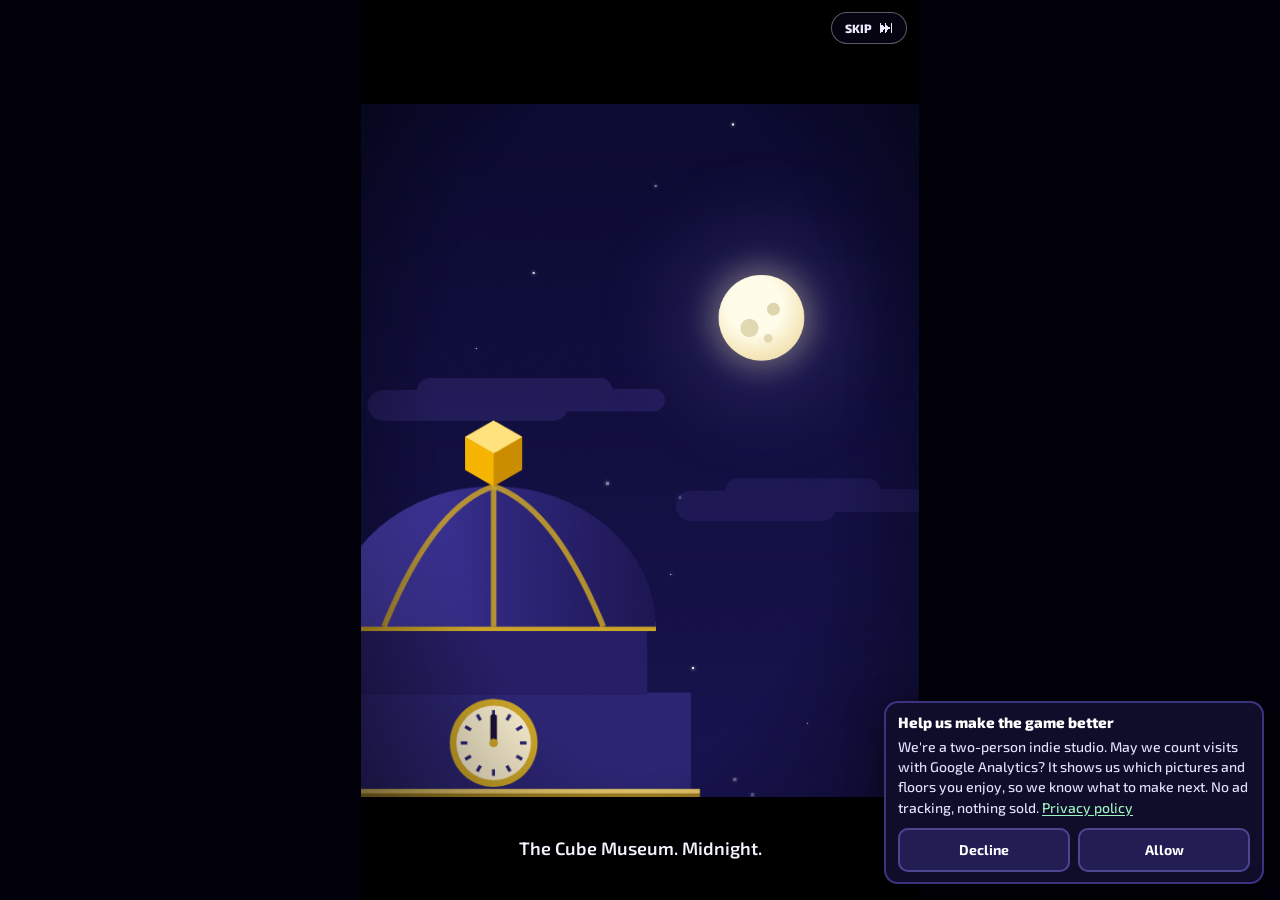
==== play/index.html @ 374dcada "Site and web game from the game at 606e8814" ====
<!doctype html>
<html lang="en">
  <head>
    <meta charset="UTF-8" />
    <link rel="icon" type="image/png" sizes="32x32" href="./favicon-32.png" />
    <link rel="icon" type="image/png" sizes="16x16" href="./favicon-16.png" />
    <link rel="apple-touch-icon" href="./apple-touch-icon.png" />
    <meta name="viewport" content="width=device-width, initial-scale=1, viewport-fit=cover" />
    <meta name="theme-color" content="#07061a" />
    <title>CubePix — play in the browser</title>
    <meta name="description" content="CubePix, the cube museum: reveal pixel art layer by layer. The whole museum, free in your browser." />
    <style>html,body{margin:0;background:#07061a;-webkit-tap-highlight-color:transparent;}</style>
    <script type="module" crossorigin src="./assets/index-CDg9TBmz.js"></script>
  </head>
  <body>
    <div id="root"></div>
  <style>
.cpc{position:fixed;z-index:1500;left:8px;right:8px;bottom:calc(8px + env(safe-area-inset-bottom,0px));box-sizing:border-box;margin:0 auto;
  max-width:560px;padding:12px 14px;border-radius:14px;background:rgba(17,14,44,.96);color:#fff;text-align:start;
  box-shadow:0 10px 34px rgba(0,0,0,.5),inset 0 0 0 2px #3a3480;font:500 14px/1.45 "Exo 2",system-ui,sans-serif;
  letter-spacing:0;text-transform:none;-webkit-backdrop-filter:blur(10px);backdrop-filter:blur(10px)}
.cpc[hidden]{display:none}
.cpc.cpc-nudge{animation:cpcNudge .8s ease-out 2}
@keyframes cpcNudge{0%{box-shadow:0 0 0 2px #9df5c2,0 0 0 0 rgba(157,245,194,.55)}100%{box-shadow:0 0 0 2px #9df5c2,0 0 0 14px rgba(157,245,194,0)}}
@media (prefers-reduced-motion:reduce){.cpc.cpc-nudge{animation:none;box-shadow:0 0 0 2px #9df5c2}}
.cpc p{margin:0;color:#e4e1ff}
.cpc .cpc-t{margin:0 0 4px;color:#fff;font:800 15px/1.3 "Exo 2",system-ui,sans-serif}
.cpc a{color:#9df5c2;text-decoration:underline;text-underline-offset:2px;white-space:nowrap}
.cpc-b{display:flex;gap:8px;margin-top:10px}
.cpc-b button{flex:1 1 0;min-width:0;min-height:44px;margin:0;padding:6px 12px;border:0;border-radius:10px;background:#221d52;
  box-shadow:inset 0 0 0 2px #4a4690;color:#fff;font:700 14px/1.2 "Exo 2",system-ui,sans-serif;cursor:pointer}
.cpc-b button:hover{background:#2c2666}
.cpc-b button:focus-visible{outline:2px solid #9df5c2;outline-offset:2px}
.cpc-b button[aria-pressed=true]{box-shadow:inset 0 0 0 2px #9df5c2}
@media (min-width:720px){.cpc{left:auto;right:16px;bottom:16px;width:380px}}
</style>
<div id="cpc" class="cpc" role="region" aria-label="Cookie settings" hidden><p class="cpc-t" data-t="consent.title">Help us make the game better</p><p><span data-t="consent.text">We're a two-person indie studio. May we count visits with Google Analytics? It shows us which pictures and floors you enjoy, so we know what to make next. No ad tracking, nothing sold.</span> <a href="../privacy.html#analytics" target="_blank" rel="noopener" data-t="foot.privacy">Privacy policy</a></p><div class="cpc-b"><button type="button" data-cpc="denied" data-t="consent.decline">Decline</button><button type="button" data-cpc="granted" data-t="consent.allow">Allow</button></div></div>
<script>window.__cubepixConsent = {"id":"G-SGZ9EJ8RJY","mode":"play","S":{"en":{"consent.title":"Help us make the game better","consent.text":"We're a two-person indie studio. May we count visits with Google Analytics? It shows us which pictures and floors you enjoy, so we know what to make next. No ad tracking, nothing sold.","consent.allow":"Allow","consent.decline":"Decline","consent.settings":"Cookie settings","foot.privacy":"Privacy policy"},"uk":{"consent.title":"Допоможи нам зробити гру кращою","consent.text":"Ми — інді-студія з двох людей. Можна рахувати відвідування через Google Analytics? Так ми бачимо, які картини й поверхи вам подобаються, і знаємо, що робити далі. Без рекламного стеження, нічого не продаємо.","consent.allow":"Дозволити","consent.decline":"Відхилити","consent.settings":"Налаштування cookie","foot.privacy":"Політика конфіденційності"},"id":{"consent.title":"Bantu kami membuat gim ini lebih baik","consent.text":"Kami studio indie berisi dua orang. Bolehkah kami menghitung kunjungan dengan Google Analytics? Ini menunjukkan lukisan dan lantai mana yang kamu suka, jadi kami tahu apa yang harus dibuat berikutnya. Tanpa pelacakan iklan, tidak ada yang dijual.","consent.allow":"Izinkan","consent.decline":"Tolak","consent.settings":"Pengaturan cookie","foot.privacy":"Kebijakan privasi"},"de":{"consent.title":"Hilf uns, das Spiel besser zu machen","consent.text":"Wir sind ein Indie-Studio aus zwei Leuten. Dürfen wir Besuche mit Google Analytics zählen? So sehen wir, welche Gemälde und Etagen dir gefallen, und wissen, was wir als Nächstes bauen. Kein Werbe-Tracking, es wird nichts verkauft.","consent.allow":"Erlauben","consent.decline":"Ablehnen","consent.settings":"Cookie-Einstellungen","foot.privacy":"Datenschutzerklärung"},"es":{"consent.title":"Ayúdanos a mejorar el juego","consent.text":"Somos un estudio indie de dos personas. ¿Podemos contar las visitas con Google Analytics? Nos muestra qué cuadros y pisos te encantan, así sabemos qué hacer después. Sin seguimiento publicitario, no vendemos nada.","consent.allow":"Permitir","consent.decline":"Rechazar","consent.settings":"Configuración de cookies","foot.privacy":"Política de privacidad"},"fr":{"consent.title":"Aide-nous à améliorer le jeu","consent.text":"Nous sommes un studio indé de deux personnes. Pouvons-nous compter les visites avec Google Analytics ? Cela nous montre quels tableaux et étages tu aimes, pour savoir quoi créer ensuite. Aucun suivi publicitaire, rien n'est vendu.","consent.allow":"Autoriser","consent.decline":"Refuser","consent.settings":"Paramètres des cookies","foot.privacy":"Politique de confidentialité"},"it":{"consent.title":"Aiutaci a migliorare il gioco","consent.text":"Siamo uno studio indie di due persone. Possiamo contare le visite con Google Analytics? Ci mostra quali quadri e piani ami, così sappiamo cosa fare dopo. Nessun tracciamento pubblicitario, non vendiamo nulla.","consent.allow":"Consenti","consent.decline":"Rifiuta","consent.settings":"Impostazioni cookie","foot.privacy":"Informativa sulla privacy"},"nl":{"consent.title":"Help ons de game beter te maken","consent.text":"We zijn een indiestudio van twee mensen. Mogen we bezoeken tellen met Google Analytics? Zo zien we welke schilderijen en verdiepingen je geweldig vindt en weten we wat we hierna moeten maken. Geen advertentietracking, er wordt niets verkocht.","consent.allow":"Toestaan","consent.decline":"Weigeren","consent.settings":"Cookie-instellingen","foot.privacy":"Privacybeleid"},"pl":{"consent.title":"Pomóż nam ulepszyć grę","consent.text":"Jesteśmy dwuosobowym studiem indie. Czy możemy liczyć odwiedziny w Google Analytics? Pokazuje nam, które obrazy i piętra lubisz, więc wiemy, co zrobić dalej. Bez śledzenia dla reklam, niczego nie sprzedajemy.","consent.allow":"Zezwól","consent.decline":"Odrzuć","consent.settings":"Ustawienia ciasteczek","foot.privacy":"Polityka prywatności"},"pt":{"consent.title":"Ajude-nos a melhorar o jogo","consent.text":"Somos um estúdio indie de duas pessoas. Podemos contar as visitas com o Google Analytics? Ele mostra quais pinturas e andares você ama, assim sabemos o que fazer em seguida. Sem rastreamento de anúncios, nada é vendido.","consent.allow":"Permitir","consent.decline":"Recusar","consent.settings":"Configurações de cookies","foot.privacy":"Política de privacidade"},"vi":{"consent.title":"Giúp chúng mình làm game tốt hơn","consent.text":"Bọn mình là studio indie hai người. Bọn mình đếm lượt truy cập bằng Google Analytics được không? Nó cho biết bạn thích bức tranh và tầng nào, để bọn mình biết nên làm gì tiếp theo. Không theo dõi quảng cáo, không bán gì cả.","consent.allow":"Cho phép","consent.decline":"Từ chối","consent.settings":"Cài đặt cookie","foot.privacy":"Chính sách quyền riêng tư"},"tr":{"consent.title":"Oyunu daha iyi yapmamıza yardım et","consent.text":"İki kişilik bir indie stüdyoyuz. Ziyaretleri Google Analytics ile sayabilir miyiz? Hangi tabloları ve katları sevdiğini gösteriyor, böylece sırada ne yapacağımızı biliyoruz. Reklam takibi yok, hiçbir şey satılmıyor.","consent.allow":"İzin ver","consent.decline":"Reddet","consent.settings":"Çerez ayarları","foot.privacy":"Gizlilik politikası"},"ko":{"consent.title":"게임을 더 좋게 만들 수 있도록 도와주세요","consent.text":"저희는 두 명이 만드는 인디 스튜디오예요. Google Analytics로 방문 수를 세어도 될까요? 어떤 명화와 층을 좋아하시는지 알 수 있어서 다음에 무엇을 만들지 알 수 있어요. 광고 추적은 없고, 아무것도 판매하지 않아요.","consent.allow":"허용","consent.decline":"거부","consent.settings":"쿠키 설정","foot.privacy":"개인정보처리방침"},"ja":{"consent.title":"ゲームをもっと良くするためにご協力ください","consent.text":"私たちは2人だけのインディースタジオです。Google Analytics で訪問数を数えてもいいですか？どの名画とフロアが好きか分かるので、次に何を作るか決められます。広告のトラッキングはなく、何も販売しません。","consent.allow":"許可する","consent.decline":"拒否する","consent.settings":"Cookie 設定","foot.privacy":"プライバシーポリシー"},"zh-TW":{"consent.title":"幫我們把遊戲做得更好","consent.text":"我們是一個兩人的獨立工作室。可以用 Google Analytics 統計造訪次數嗎？它能告訴我們你喜歡哪些名畫和樓層，這樣就知道接下來該做什麼。不做廣告追蹤，也不販售任何東西。","consent.allow":"允許","consent.decline":"拒絕","consent.settings":"Cookie 設定","foot.privacy":"隱私權政策"},"af":{"consent.title":"Help ons om die speletjie beter te maak","consent.text":"Ons is 'n indie-ateljee van twee mense. Mag ons besoeke met Google Analytics tel? Dit wys ons watter skilderye en verdiepings jy mooi vind, sodat ons weet wat om volgende te maak. Geen advertensie-opsporing nie, niks word verkoop nie.","consent.allow":"Laat toe","consent.decline":"Weier","consent.settings":"Koekie-instellings","foot.privacy":"Privaatheidsbeleid"},"am":{"consent.title":"ጨዋታውን የተሻለ እንድናደርግ እርዳን","consent.text":"እኛ ሁለት ሰዎች ብቻ ያለን ኢንዲ ስቱዲዮ ነን። ጉብኝቶችን በGoogle Analytics መቁጠር እንችላለን? የትኞቹን ሥዕሎችና ፎቆች እንደምትወዱ ያሳየናል፤ ስለዚህ ቀጥሎ ምን መሥራት እንዳለብን እናውቃለን። የማስታወቂያ ክትትል የለም፣ ምንም አይሸጥም።","consent.allow":"ፍቀድ","consent.decline":"አትፍቀድ","consent.settings":"የኩኪ ቅንብሮች","foot.privacy":"የግላዊነት ፖሊሲ"},"ar":{"consent.title":"ساعدنا في تحسين اللعبة","consent.text":"نحن استوديو مستقل صغير من شخصين. هل يمكننا احتساب الزيارات عبر Google Analytics؟ فهو يُظهر لنا اللوحات والطوابق التي تحبّها، لنعرف ماذا نصنع بعد ذلك. بلا تتبّع إعلاني، ولا نبيع شيئًا.","consent.allow":"السماح","consent.decline":"رفض","consent.settings":"إعدادات ملفات تعريف الارتباط","foot.privacy":"سياسة الخصوصية"},"as":{"consent.title":"খেলাটো আৰু ভাল কৰিবলৈ আমাক সহায় কৰক","consent.text":"আমি দুজন মানুহৰ এটা ইণ্ডি ষ্টুডিঅ'। আমি Google Analytics ৰে ভিজিট গণনা কৰিব পাৰোনে? ইয়াৰ দ্বাৰা আপুনি কোনবোৰ চিত্ৰ আৰু মহলা ভাল পায় সেয়া জানিব পাৰোঁ, যাতে পৰৱৰ্তী সময়ত কি বনাব লাগে সেয়া জানিব পাৰোঁ। বিজ্ঞাপনৰ ট্ৰেকিং নাই, একো বিক্ৰী কৰা নহয়।","consent.allow":"অনুমতি দিয়া","consent.decline":"নাকচ কৰা","consent.settings":"কুকি ছেটিংছ","foot.privacy":"গোপনীয়তা নীতি"},"az":{"consent.title":"Oyunu daha yaxşı etməyimizə kömək et","consent.text":"Biz iki nəfərlik indi studiyayıq. Ziyarətləri Google Analytics ilə saya bilərikmi? Bu, hansı tabloları və mərtəbələri sevdiyini göstərir, beləcə sonra nə düzəltməyi bilirik. Reklam izləməsi yoxdur, heç nə satılmır.","consent.allow":"İcazə ver","consent.decline":"İmtina et","consent.settings":"Kuki ayarları","foot.privacy":"Məxfilik siyasəti"},"be":{"consent.title":"Дапамажы нам зрабіць гульню лепшай","consent.text":"Мы — індзі-студыя з двух чалавек. Можна лічыць наведванні праз Google Analytics? Так мы бачым, якія карціны і паверхі вам падабаюцца, і ведаем, што рабіць далей. Без рэкламнага сачэння, нічога не прадаём.","consent.allow":"Дазволіць","consent.decline":"Адхіліць","consent.settings":"Налады cookie","foot.privacy":"Палітыка прыватнасці"},"bg":{"consent.title":"Помогни ни да направим играта по-добра","consent.text":"Ние сме инди студио от двама души. Може ли да броим посещенията с Google Analytics? Така виждаме кои картини и етажи обичаш и знаем какво да направим следващо. Без рекламно проследяване, нищо не продаваме.","consent.allow":"Разреши","consent.decline":"Откажи","consent.settings":"Настройки за бисквитки","foot.privacy":"Политика за поверителност"},"bn":{"consent.title":"গেমটিকে আরও ভালো করতে আমাদের সাহায্য করো","consent.text":"আমরা দুজনের একটি ইন্ডি স্টুডিও। Google Analytics দিয়ে কি আমরা ভিজিট গুনতে পারি? এতে বুঝতে পারি তুমি কোন ছবি আর তলাগুলো ভালোবাসো, যাতে পরের বার কী বানাতে হবে জানি। বিজ্ঞাপনের ট্র্যাকিং নেই, কিছুই বিক্রি হয় না।","consent.allow":"অনুমতি দাও","consent.decline":"প্রত্যাখ্যান করো","consent.settings":"কুকি সেটিংস","foot.privacy":"প্রাইভেসি পলিসি"},"bs":{"consent.title":"Pomozi nam da igru učinimo boljom","consent.text":"Mi smo indie studio od dvije osobe. Smijemo li brojati posjete putem Google Analytics? Tako vidimo koje slike i spratove voliš, pa znamo šta dalje praviti. Bez praćenja radi reklama, ništa ne prodajemo.","consent.allow":"Dozvoli","consent.decline":"Odbij","consent.settings":"Postavke kolačića","foot.privacy":"Politika privatnosti"},"ca":{"consent.title":"Ajuda'ns a fer el joc millor","consent.text":"Som un estudi indie de dues persones. Podem comptar les visites amb Google Analytics? Ens mostra quins quadres i plantes t'encanten, així sabem què fer després. Sense seguiment publicitari, no venem res.","consent.allow":"Permet","consent.decline":"Rebutja","consent.settings":"Configuració de galetes","foot.privacy":"Política de privadesa"},"cs":{"consent.title":"Pomoz nám udělat hru lepší","consent.text":"Jsme dvoučlenné nezávislé studio. Můžeme počítat návštěvy pomocí Google Analytics? Ukáže nám, které obrazy a patra tě baví, takže víme, co vyrobit příště. Žádné sledování pro reklamu, nic neprodáváme.","consent.allow":"Povolit","consent.decline":"Odmítnout","consent.settings":"Nastavení cookies","foot.privacy":"Zásady ochrany osobních údajů"},"da":{"consent.title":"Hjælp os med at gøre spillet bedre","consent.text":"Vi er et indiestudie med to personer. Må vi tælle besøg med Google Analytics? Det viser os, hvilke malerier og etager du elsker, så vi ved, hvad vi skal lave næste gang. Ingen annoncesporing, intet bliver solgt.","consent.allow":"Tillad","consent.decline":"Afvis","consent.settings":"Cookieindstillinger","foot.privacy":"Privatlivspolitik"},"el":{"consent.title":"Βοήθησέ μας να κάνουμε το παιχνίδι καλύτερο","consent.text":"Είμαστε ένα ανεξάρτητο στούντιο δύο ατόμων. Μπορούμε να μετράμε τις επισκέψεις με το Google Analytics; Μας δείχνει ποιους πίνακες και ορόφους αγαπάς, ώστε να ξέρουμε τι να φτιάξουμε μετά. Χωρίς διαφημιστική παρακολούθηση, δεν πουλάμε τίποτα.","consent.allow":"Αποδοχή","consent.decline":"Απόρριψη","consent.settings":"Ρυθμίσεις cookie","foot.privacy":"Πολιτική απορρήτου"},"et":{"consent.title":"Aita meil mängu paremaks teha","consent.text":"Oleme kahe inimese indiistuudio. Kas tohime külastusi Google Analyticsiga lugeda? See näitab, millised maalid ja korrused sulle meeldivad, et teaksime, mida järgmisena teha. Reklaamijälgimist pole, midagi ei müüda.","consent.allow":"Luba","consent.decline":"Keeldu","consent.settings":"Küpsiste seaded","foot.privacy":"Privaatsuspoliitika"},"eu":{"consent.title":"Lagun iezaguzu jokoa hobetzen","consent.text":"Bi pertsonako estudio indie bat gara. Bisitak Google Analytics-ekin zenbatu ditzakegu? Zer margolan eta solairu maite dituzun erakusten digu, hurrengo zer egin jakiteko. Iragarkien jarraipenik ez, ez dugu ezer saltzen.","consent.allow":"Baimendu","consent.decline":"Ukatu","consent.settings":"Cookien ezarpenak","foot.privacy":"Pribatutasun-politika"},"fa":{"consent.title":"به ما کمک کن بازی را بهتر کنیم","consent.text":"ما یک استودیوی مستقل دونفره‌ایم. می‌توانیم بازدیدها را با Google Analytics بشماریم؟ این به ما نشان می‌دهد کدام نقاشی‌ها و طبقه‌ها را دوست داری تا بدانیم بعداً چه بسازیم. بدون ردیابی تبلیغاتی و بدون فروش هیچ چیز.","consent.allow":"اجازه بده","consent.decline":"رد کن","consent.settings":"تنظیمات کوکی","foot.privacy":"سیاست حریم خصوصی"},"fi":{"consent.title":"Auta meitä tekemään pelistä parempi","consent.text":"Olemme kahden hengen indiestudio. Saammeko laskea käynnit Google Analyticsilla? Se näyttää, mitkä maalaukset ja kerrokset rakastat, joten tiedämme, mitä tehdä seuraavaksi. Ei mainosseurantaa, mitään ei myydä.","consent.allow":"Salli","consent.decline":"Hylkää","consent.settings":"Evästeasetukset","foot.privacy":"Tietosuojakäytäntö"},"fil":{"consent.title":"Tulungan mo kaming pagandahin ang laro","consent.text":"Isa kaming indie studio na may dalawang tao. Puwede ba naming bilangin ang mga bisita gamit ang Google Analytics? Ipinapakita nito kung aling mga painting at palapag ang gusto mo, para alam namin kung ano ang gagawin sa susunod. Walang ad tracking, walang ibinebenta.","consent.allow":"Payagan","consent.decline":"Tanggihan","consent.settings":"Mga setting ng cookie","foot.privacy":"Patakaran sa privacy"},"gl":{"consent.title":"Axúdanos a mellorar o xogo","consent.text":"Somos un estudo indie de dúas persoas. Podemos contar as visitas con Google Analytics? Móstranos que cadros e andares che encantan, así sabemos que facer despois. Sen seguimento publicitario, non vendemos nada.","consent.allow":"Permitir","consent.decline":"Rexeitar","consent.settings":"Configuración de cookies","foot.privacy":"Política de privacidade"},"gu":{"consent.title":"રમતને વધુ સારી બનાવવામાં અમારી મદદ કરો","consent.text":"અમે બે જણનો ઇન્ડી સ્ટુડિયો છીએ. શું અમે Google Analytics વડે મુલાકાતો ગણી શકીએ? તેનાથી ખબર પડે છે કે તમને કયા ચિત્રો અને માળ ગમે છે, જેથી આગળ શું બનાવવું તે અમે જાણી શકીએ. જાહેરાત માટે ટ્રેકિંગ નથી, કંઈ વેચાતું નથી.","consent.allow":"મંજૂરી આપ","consent.decline":"નકાર","consent.settings":"કૂકી સેટિંગ્સ","foot.privacy":"ગોપનીયતા નીતિ"},"ha":{"consent.title":"Ka taimaka mana mu inganta wasan","consent.text":"Mu ɗakin studiyo ne na indie na mutum biyu. Za mu iya ƙirga ziyara da Google Analytics? Yana nuna mana waɗanne zane-zane da benaye kake so, don mu san abin da za mu yi na gaba. Babu bin diddigin talla, ba mu sayar da komai.","consent.allow":"Yarda","consent.decline":"Ƙi","consent.settings":"Saitunan kukis","foot.privacy":"Manufar sirri"},"he":{"consent.title":"עזרו לנו לשפר את המשחק","consent.text":"אנחנו סטודיו עצמאי של שני אנשים. אפשר לספור ביקורים עם Google Analytics? זה מראה לנו אילו ציורים וקומות אתם אוהבים, ככה נדע מה ליצור הלאה. בלי מעקב פרסומי, ואנחנו לא מוכרים כלום.","consent.allow":"אישור","consent.decline":"דחייה","consent.settings":"הגדרות עוגיות","foot.privacy":"מדיניות פרטיות"},"hi":{"consent.title":"गेम को बेहतर बनाने में हमारी मदद करो","consent.text":"हम दो लोगों का एक इंडी स्टूडियो हैं। क्या हम Google Analytics से विज़िट गिन सकते हैं? इससे पता चलता है कि तुम्हें कौन-सी पेंटिंग्स और मंज़िलें पसंद हैं, ताकि हम जान सकें आगे क्या बनाना है। विज्ञापन के लिए कोई ट्रैकिंग नहीं, कुछ भी बेचा नहीं जाता।","consent.allow":"अनुमति दो","consent.decline":"मना करो","consent.settings":"कुकी सेटिंग्स","foot.privacy":"प्राइवेसी पॉलिसी"},"hr":{"consent.title":"Pomozi nam da igru učinimo boljom","consent.text":"Mi smo indie studio od dvoje ljudi. Smijemo li brojati posjete putem Google Analytics? Tako vidimo koje slike i katove voliš pa znamo što dalje napraviti. Bez praćenja za oglase, ništa ne prodajemo.","consent.allow":"Dopusti","consent.decline":"Odbij","consent.settings":"Postavke kolačića","foot.privacy":"Pravila o privatnosti"},"hu":{"consent.title":"Segíts, hogy jobbá tegyük a játékot","consent.text":"Egy kétfős indie stúdió vagyunk. Megszámolhatjuk a látogatásokat a Google Analyticsszel? Megmutatja, mely festményeket és emeleteket szereted, így tudjuk, mit készítsünk legközelebb. Nincs hirdetéskövetés, semmit sem adunk el.","consent.allow":"Engedélyezés","consent.decline":"Elutasítás","consent.settings":"Sütibeállítások","foot.privacy":"Adatvédelmi tájékoztató"},"hy":{"consent.title":"Օգնիր մեզ դարձնել խաղը ավելի լավը","consent.text":"Մենք երկու հոգանոց ինդի ստուդիա ենք։ Կարո՞ղ ենք հաշվել այցերը Google Analytics-ով։ Այն ցույց է տալիս՝ որ կտավներն ու հարկերն ես սիրում, որպեսզի իմանանք՝ հաջորդը ինչ պատրաստել։ Ոչ մի գովազդային հետևում, ոչինչ չենք վաճառում։","consent.allow":"Թույլատրել","consent.decline":"Մերժել","consent.settings":"Քուքիների կարգավորումներ","foot.privacy":"Գաղտնիության քաղաքականություն"},"ig":{"consent.title":"Nyere anyị aka ime ka egwuregwu a dịkwuo mma","consent.text":"Anyị bụ studio indie nke mmadụ abụọ. Anyị nwere ike ịgụta nleta site na Google Analytics? Ọ na-egosi anyị ihe osise na okpukpu ndị ị hụrụ n'anya, ka anyị mara ihe anyị ga-eme n'ọdịnihu. Enweghị nsochi mgbasa ozi, anyị adịghị ere ihe ọbụla.","consent.allow":"Kwe","consent.decline":"Jụ","consent.settings":"Ntọala kuki","foot.privacy":"Iwu nzuzo"},"is":{"consent.title":"Hjálpaðu okkur að gera leikinn betri","consent.text":"Við erum tveggja manna indie-stúdíó. Megum við telja heimsóknir með Google Analytics? Það sýnir okkur hvaða málverk og hæðir þú elskar svo við vitum hvað við eigum að gera næst. Engin auglýsingarakning, ekkert er selt.","consent.allow":"Leyfa","consent.decline":"Hafna","consent.settings":"Vafrakökustillingar","foot.privacy":"Persónuverndarstefna"},"ka":{"consent.title":"დაგვეხმარე, თამაში უკეთესი გავხადოთ","consent.text":"ჩვენ ორკაციანი ინდი სტუდია ვართ. შეგვიძლია ვიზიტები Google Analytics-ით დავთვალოთ? ის გვიჩვენებს, რომელი ნახატები და სართულები გიყვარს, რომ ვიცოდეთ, შემდეგ რა გავაკეთოთ. რეკლამისთვის თვალთვალი არ არის, არაფერს ვყიდით.","consent.allow":"დაშვება","consent.decline":"უარყოფა","consent.settings":"ქუქიების პარამეტრები","foot.privacy":"კონფიდენციალურობის პოლიტიკა"},"kk":{"consent.title":"Ойынды жақсартуға көмектес","consent.text":"Біз екі адамнан тұратын инди-студиямыз. Кіруді Google Analytics арқылы санауға бола ма? Ол сенің қандай суреттер мен қабаттарды ұнататыныңды көрсетеді, сонда келесіде не жасайтынымызды білеміз. Жарнамалық бақылау жоқ, ештеңе сатпаймыз.","consent.allow":"Рұқсат беру","consent.decline":"Бас тарту","consent.settings":"Cookie параметрлері","foot.privacy":"Құпиялық саясаты"},"km":{"consent.title":"ជួយយើងធ្វើឱ្យហ្គេមកាន់តែល្អ","consent.text":"យើងជាស្ទូឌីយោឯករាជ្យដែលមានគ្នាពីរនាក់។ តើយើងអាចរាប់ចំនួនអ្នកចូលមើលដោយប្រើ Google Analytics បានទេ? វាបង្ហាញយើងថាអ្នកចូលចិត្តគំនូរនិងជាន់ណា ដើម្បីឱ្យយើងដឹងថាត្រូវបង្កើតអ្វីបន្ទាប់។ គ្មានការតាមដានដើម្បីផ្សព្វផ្សាយ ហើយយើងមិនលក់អ្វីទាំងអស់។","consent.allow":"អនុញ្ញាត","consent.decline":"បដិសេធ","consent.settings":"ការកំណត់ខូគី","foot.privacy":"គោលការណ៍ឯកជនភាព"},"kn":{"consent.title":"ಆಟವನ್ನು ಇನ್ನಷ್ಟು ಉತ್ತಮಗೊಳಿಸಲು ನಮಗೆ ಸಹಾಯ ಮಾಡಿ","consent.text":"ನಾವು ಇಬ್ಬರ ಇಂಡೀ ಸ್ಟುಡಿಯೋ. Google Analytics ಮೂಲಕ ಭೇಟಿಗಳನ್ನು ಎಣಿಸಬಹುದೇ? ನಿಮಗೆ ಯಾವ ವರ್ಣಚಿತ್ರಗಳು ಮತ್ತು ಮಹಡಿಗಳು ಇಷ್ಟ ಎಂದು ಇದು ತೋರಿಸುತ್ತದೆ, ಹಾಗಾಗಿ ಮುಂದೆ ಏನು ಮಾಡಬೇಕೆಂದು ನಮಗೆ ತಿಳಿಯುತ್ತದೆ. ಜಾಹೀರಾತು ಟ್ರ್ಯಾಕಿಂಗ್ ಇಲ್ಲ, ಏನನ್ನೂ ಮಾರುವುದಿಲ್ಲ.","consent.allow":"ಅನುಮತಿಸು","consent.decline":"ನಿರಾಕರಿಸು","consent.settings":"ಕುಕೀ ಸೆಟ್ಟಿಂಗ್‌ಗಳು","foot.privacy":"ಗೌಪ್ಯತಾ ನೀತಿ"},"ky":{"consent.title":"Оюнду жакшыртууга жардам бер","consent.text":"Биз эки кишилик инди-студиябыз. Келүүлөрдү Google Analytics менен санасак болобу? Ал сага кайсы сүрөттөр менен кабаттар жагарын көрсөтөт, ошондо кийинки жолу эмне жасоону билебиз. Жарнамалык көз салуу жок, эч нерсе сатпайбыз.","consent.allow":"Уруксат берүү","consent.decline":"Баш тартуу","consent.settings":"Cookie жөндөөлөрү","foot.privacy":"Купуялуулук саясаты"},"lo":{"consent.title":"ຊ່ວຍພວກເຮົາເຮັດໃຫ້ເກມດີຂຶ້ນ","consent.text":"ພວກເຮົາເປັນສະຕູດິໂອອິນດີ້ທີ່ມີສອງຄົນ. ພວກເຮົານັບຈຳນວນຜູ້ເຂົ້າຊົມດ້ວຍ Google Analytics ໄດ້ບໍ? ມັນຊ່ວຍໃຫ້ເຫັນວ່າເຈົ້າມັກພາບແຕ້ມແລະຊັ້ນໃດ ເພື່ອໃຫ້ພວກເຮົາຮູ້ວ່າຄວນເຮັດຫຍັງຕໍ່. ບໍ່ມີການຕິດຕາມເພື່ອໂຄສະນາ ແລະ ບໍ່ຂາຍຫຍັງເລີຍ.","consent.allow":"ອະນຸຍາດ","consent.decline":"ປະຕິເສດ","consent.settings":"ການຕັ້ງຄ່າຄຸກກີ້","foot.privacy":"ນະໂຍບາຍຄວາມເປັນສ່ວນຕົວ"},"lt":{"consent.title":"Padėk mums padaryti žaidimą geresnį","consent.text":"Esame dviejų žmonių indie studija. Ar galime skaičiuoti apsilankymus su Google Analytics? Jis parodo, kurie paveikslai ir aukštai tau patinka, ir mes žinome, ką kurti toliau. Jokio reklamos sekimo, nieko neparduodame.","consent.allow":"Leisti","consent.decline":"Atmesti","consent.settings":"Slapukų nustatymai","foot.privacy":"Privatumo politika"},"lv":{"consent.title":"Palīdzi mums padarīt spēli labāku","consent.text":"Esam divu cilvēku indie studija. Vai drīkstam skaitīt apmeklējumus ar Google Analytics? Tas parāda, kuras gleznas un stāvi tev patīk, lai zinām, ko veidot tālāk. Nekādas reklāmas izsekošanas, neko nepārdodam.","consent.allow":"Atļaut","consent.decline":"Noraidīt","consent.settings":"Sīkdatņu iestatījumi","foot.privacy":"Privātuma politika"},"mk":{"consent.title":"Помогни ни да ја направиме играта подобра","consent.text":"Ние сме инди студио од двајца луѓе. Смееме ли да ги броиме посетите со Google Analytics? Така гледаме кои слики и катови ги сакаш и знаеме што да направиме следно. Без рекламно следење, ништо не продаваме.","consent.allow":"Дозволи","consent.decline":"Одбиј","consent.settings":"Поставки за колачиња","foot.privacy":"Политика за приватност"},"ml":{"consent.title":"ഗെയിം കൂടുതൽ മികച്ചതാക്കാൻ ഞങ്ങളെ സഹായിക്കൂ","consent.text":"ഞങ്ങൾ രണ്ടുപേരുള്ള ഒരു ഇൻഡി സ്റ്റുഡിയോയാണ്. Google Analytics ഉപയോഗിച്ച് സന്ദർശനങ്ങൾ എണ്ണാമോ? നിങ്ങൾക്ക് ഏതൊക്കെ ചിത്രങ്ങളും നിലകളും ഇഷ്ടമാണെന്ന് ഇത് കാണിക്കും, അങ്ങനെ അടുത്തതായി എന്ത് ഉണ്ടാക്കണമെന്ന് ഞങ്ങൾക്ക് അറിയാം. പരസ്യ ട്രാക്കിംഗ് ഇല്ല, ഒന്നും വിൽക്കുന്നില്ല.","consent.allow":"അനുവദിക്കുക","consent.decline":"നിരസിക്കുക","consent.settings":"കുക്കി ക്രമീകരണങ്ങൾ","foot.privacy":"സ്വകാര്യതാ നയം"},"mn":{"consent.title":"Тоглоомыг илүү сайн болгоход тусал","consent.text":"Бид хоёр хүний инди студи. Зочилсон тоог Google Analytics-аар тоолж болох уу? Энэ нь танд ямар уран зураг, давхар таалагддагийг харуулдаг тул дараа нь юу хийхээ мэднэ. Сурталчилгааны хяналт байхгүй, юу ч зардаггүй.","consent.allow":"Зөвшөөрөх","consent.decline":"Татгалзах","consent.settings":"Күүкийн тохиргоо","foot.privacy":"Нууцлалын бодлого"},"mr":{"consent.title":"गेम अधिक चांगला करण्यासाठी आम्हाला मदत करा","consent.text":"आम्ही दोन जणांचा इंडी स्टुडिओ आहोत. आम्ही Google Analytics ने भेटी मोजू शकतो का? तुम्हाला कोणती चित्रे आणि मजले आवडतात ते यातून कळते, म्हणजे पुढे काय बनवायचे ते आम्हाला समजते. जाहिरातींसाठी ट्रॅकिंग नाही, काहीही विकले जात नाही.","consent.allow":"परवानगी दे","consent.decline":"नाकार","consent.settings":"कुकी सेटिंग्ज","foot.privacy":"प्रायव्हसी पॉलिसी"},"ms":{"consent.title":"Bantu kami menjadikan permainan ini lebih baik","consent.text":"Kami studio indie yang terdiri daripada dua orang. Bolehkah kami mengira lawatan dengan Google Analytics? Ia menunjukkan lukisan dan tingkat mana yang anda suka, jadi kami tahu apa yang perlu dibuat seterusnya. Tiada penjejakan iklan, tiada apa dijual.","consent.allow":"Benarkan","consent.decline":"Tolak","consent.settings":"Tetapan kuki","foot.privacy":"Dasar privasi"},"my":{"consent.title":"ဂိမ်းကို ပိုကောင်းအောင် ကူညီပေးပါ","consent.text":"ကျွန်ုပ်တို့သည် နှစ်ယောက်တည်းရှိသော အင်ဒီစတူဒီယို ဖြစ်ပါသည်။ Google Analytics ဖြင့် ဝင်ရောက်မှုများကို ရေတွက်ခွင့်ပြုနိုင်မလား။ သင်နှစ်သက်သော ပန်းချီကားများနှင့် အထပ်များကို ပြပေးသဖြင့် နောက်ထပ် ဘာလုပ်ရမည်ကို သိနိုင်ပါသည်။ ကြော်ငြာခြေရာခံခြင်း မရှိပါ၊ ဘာမျှ မရောင်းပါ။","consent.allow":"ခွင့်ပြုရန်","consent.decline":"ငြင်းပယ်ရန်","consent.settings":"ကွတ်ကီး ဆက်တင်များ","foot.privacy":"ကိုယ်ရေးလုံခြုံမှု မူဝါဒ"},"nb":{"consent.title":"Hjelp oss å gjøre spillet bedre","consent.text":"Vi er et indiestudio med to personer. Kan vi telle besøk med Google Analytics? Det viser oss hvilke malerier og etasjer du elsker, så vi vet hva vi skal lage videre. Ingen annonsesporing, ingenting selges.","consent.allow":"Tillat","consent.decline":"Avslå","consent.settings":"Innstillinger for informasjonskapsler","foot.privacy":"Personvernerklæring"},"ne":{"consent.title":"खेललाई अझ राम्रो बनाउन हामीलाई मद्दत गर","consent.text":"हामी दुई जनाको इन्डी स्टुडियो हौँ। के हामी Google Analytics बाट भ्रमण गन्न सक्छौँ? तिमीलाई कुन चित्र र तल्लाहरू मन पर्छन् भन्ने यसले देखाउँछ, ताकि अब के बनाउने भन्ने हामी जान्न सकौँ। विज्ञापनका लागि ट्र्याकिङ छैन, केही बेचिँदैन।","consent.allow":"अनुमति देऊ","consent.decline":"अस्वीकार गर","consent.settings":"कुकी सेटिङ","foot.privacy":"गोपनीयता नीति"},"om":{"consent.title":"Taphicha fooyyessuuf nu gargaari","consent.text":"Nuti istudiyoo indii nama lamaa dha. Daawwannaa Google Analytics'n lakkaa'uu dandeenyaa? Fakkiiwwanii fi darbiiwwan ati jaallattu nutti agarsiisa, kanaaf itti aanee maal hojjechuu akka qabnu beekna. Hordoffiin beeksisaa hin jiru, homaa hin gurguru.","consent.allow":"Hayyami","consent.decline":"Didi","consent.settings":"Qindaa'ina kuukii","foot.privacy":"Imaammata dhuunfaa"},"or":{"consent.title":"ଖେଳକୁ ଆହୁରି ଭଲ କରିବାରେ ଆମକୁ ସାହାଯ୍ୟ କର","consent.text":"ଆମେ ଦୁଇ ଜଣଙ୍କର ଏକ ଇଣ୍ଡି ଷ୍ଟୁଡିଓ। ଆମେ Google Analytics ସହ ଭିଜିଟ ଗଣିପାରିବୁ କି? ତୁମେ କେଉଁ ଚିତ୍ର ଓ ମହଲା ଭଲ ପାଅ ତାହା ଏହା ଦେଖାଏ, ଯାହା ଫଳରେ ପରେ କ'ଣ ତିଆରି କରିବୁ ଜାଣିପାରିବୁ। ବିଜ୍ଞାପନ ଟ୍ରାକିଂ ନାହିଁ, କିଛି ବିକ୍ରି ହୁଏ ନାହିଁ।","consent.allow":"ଅନୁମତି ଦିଅ","consent.decline":"ପ୍ରତ୍ୟାଖ୍ୟାନ କର","consent.settings":"କୁକି ସେଟିଂସ୍","foot.privacy":"ଗୋପନୀୟତା ନୀତି"},"pa":{"consent.title":"ਗੇਮ ਨੂੰ ਹੋਰ ਵਧੀਆ ਬਣਾਉਣ ਵਿੱਚ ਸਾਡੀ ਮਦਦ ਕਰੋ","consent.text":"ਅਸੀਂ ਦੋ ਜਣਿਆਂ ਦਾ ਇੰਡੀ ਸਟੂਡੀਓ ਹਾਂ। ਕੀ ਅਸੀਂ Google Analytics ਨਾਲ ਵਿਜ਼ਿਟਾਂ ਗਿਣ ਸਕਦੇ ਹਾਂ? ਇਸ ਨਾਲ ਪਤਾ ਲੱਗਦਾ ਹੈ ਕਿ ਤੁਹਾਨੂੰ ਕਿਹੜੀਆਂ ਪੇਂਟਿੰਗਾਂ ਅਤੇ ਮੰਜ਼ਿਲਾਂ ਪਸੰਦ ਹਨ, ਤਾਂ ਜੋ ਅਸੀਂ ਜਾਣ ਸਕੀਏ ਕਿ ਅੱਗੇ ਕੀ ਬਣਾਉਣਾ ਹੈ। ਇਸ਼ਤਿਹਾਰਾਂ ਲਈ ਕੋਈ ਟ੍ਰੈਕਿੰਗ ਨਹੀਂ, ਕੁਝ ਵੀ ਵੇਚਿਆ ਨਹੀਂ ਜਾਂਦਾ।","consent.allow":"ਇਜਾਜ਼ਤ ਦਿਓ","consent.decline":"ਇਨਕਾਰ ਕਰੋ","consent.settings":"ਕੂਕੀ ਸੈਟਿੰਗਾਂ","foot.privacy":"ਪ੍ਰਾਈਵੇਸੀ ਨੀਤੀ"},"ps":{"consent.title":"زموږ سره مرسته وکړه چې لوبه ښه کړو","consent.text":"موږ د دوو کسانو خپلواکه سټوډیو یو. ایا موږ کولای شو لیدنې د Google Analytics په مرسته وشمېرو؟ دا موږ ته ښيي چې تاسو کومې نقاشۍ او پوړونه خوښوئ، تر څو پوه شو چې بل څه جوړ کړو. د اعلاناتو تعقیب نشته، هیڅ شی نه پلورو.","consent.allow":"اجازه ورکړه","consent.decline":"رد کړه","consent.settings":"د کوکي تنظیمات","foot.privacy":"د محرمیت تګلاره"},"ro":{"consent.title":"Ajută-ne să facem jocul mai bun","consent.text":"Suntem un studio indie format din două persoane. Putem număra vizitele cu Google Analytics? Ne arată ce tablouri și etaje îți plac, ca să știm ce să facem mai departe. Fără urmărire pentru reclame, nu vindem nimic.","consent.allow":"Permite","consent.decline":"Refuză","consent.settings":"Setări cookie-uri","foot.privacy":"Politica de confidențialitate"},"si":{"consent.title":"ක්‍රීඩාව වඩා හොඳ කරන්න අපට උදව් කරන්න","consent.text":"අපි දෙදෙනෙකුගෙන් යුත් ඉන්ඩි ස්ටුඩියෝවක්. Google Analytics මගින් නැරඹුම් ගණන් කරන්න පුළුවන්ද? ඔබ ප්‍රිය කරන සිතුවම් සහ මහල් මොනවාදැයි එයින් පෙනෙන නිසා ඊළඟට කුමක් හදන්නදැයි අපි දැනගන්නවා. දැන්වීම් සඳහා සොයා බැලීමක් නැත, කිසිවක් විකුණන්නේ නැත.","consent.allow":"ඉඩ දෙන්න","consent.decline":"ප්‍රතික්ෂේප කරන්න","consent.settings":"කුකී සැකසීම්","foot.privacy":"පෞද්ගලිකත්ව ප්‍රතිපත්තිය"},"sk":{"consent.title":"Pomôž nám spraviť hru lepšou","consent.text":"Sme dvojčlenné indie štúdio. Môžeme počítať návštevy cez Google Analytics? Ukáže nám, ktoré obrazy a poschodia miluješ, takže vieme, čo urobiť ďalej. Žiadne sledovanie pre reklamu, nič nepredávame.","consent.allow":"Povoliť","consent.decline":"Odmietnuť","consent.settings":"Nastavenia cookies","foot.privacy":"Zásady ochrany súkromia"},"sl":{"consent.title":"Pomagaj nam narediti igro boljšo","consent.text":"Smo dvočlansko indie studio. Ali lahko štejemo obiske z Google Analytics? Pokaže nam, katere slike in nadstropja imaš rad, zato vemo, kaj narediti naslednje. Brez sledenja za oglase, ničesar ne prodajamo.","consent.allow":"Dovoli","consent.decline":"Zavrni","consent.settings":"Nastavitve piškotkov","foot.privacy":"Pravilnik o zasebnosti"},"so":{"consent.title":"Naga caawi inaan ciyaarta ka dhigno mid ka wanaagsan","consent.text":"Waxaan nahay istuudiyo indie ah oo laba qof ah. Ma tirin karnaa booqashooyinka anagoo isticmaalaya Google Analytics? Waxay nagu tusinaysaa sawirrada iyo dabaqyada aad jeceshahay, si aan u ogaano waxa xiga ee aan sameyno. Raad-raac xayeysiis ma jiro, waxba ma iibino.","consent.allow":"Oggolow","consent.decline":"Diid","consent.settings":"Dejinta kukiyada","foot.privacy":"Siyaasadda asturnaanta"},"sq":{"consent.title":"Na ndihmo ta bëjmë lojën më të mirë","consent.text":"Jemi një studio indie me dy persona. A mund t'i numërojmë vizitat me Google Analytics? Na tregon cilat piktura dhe kate i do, që të dimë çfarë të bëjmë më pas. Pa gjurmim për reklama, nuk shesim asgjë.","consent.allow":"Lejo","consent.decline":"Refuzo","consent.settings":"Cilësimet e cookies","foot.privacy":"Politika e privatësisë"},"sr":{"consent.title":"Помози нам да игру учинимо бољом","consent.text":"Ми смо инди студио од двоје људи. Смемо ли да бројимо посете преко Google Analytics? Тако видимо које слике и спратове волиш, па знамо шта даље да направимо. Без праћења за огласе, ништа не продајемо.","consent.allow":"Дозволи","consent.decline":"Одбиј","consent.settings":"Подешавања колачића","foot.privacy":"Политика приватности"},"sv":{"consent.title":"Hjälp oss göra spelet bättre","consent.text":"Vi är en indiestudio med två personer. Får vi räkna besök med Google Analytics? Det visar oss vilka målningar och våningar du älskar, så vi vet vad vi ska göra härnäst. Ingen annonsspårning, inget säljs.","consent.allow":"Tillåt","consent.decline":"Avvisa","consent.settings":"Cookieinställningar","foot.privacy":"Integritetspolicy"},"sw":{"consent.title":"Tusaidie kuifanya mchezo kuwa bora","consent.text":"Sisi ni studio huru ya watu wawili. Je, tunaweza kuhesabu ziara kwa Google Analytics? Inatuonyesha michoro na ghorofa unazozipenda, ili tujue tutengeneze nini kinachofuata. Hakuna ufuatiliaji wa matangazo, hatuuzi chochote.","consent.allow":"Ruhusu","consent.decline":"Kataa","consent.settings":"Mipangilio ya vidakuzi","foot.privacy":"Sera ya faragha"},"ta":{"consent.title":"விளையாட்டை இன்னும் சிறப்பாக்க எங்களுக்கு உதவு","consent.text":"நாங்கள் இரண்டு பேர் கொண்ட இண்டி ஸ்டுடியோ. Google Analytics மூலம் வருகைகளை எண்ணலாமா? நீ எந்த ஓவியங்களையும் தளங்களையும் விரும்புகிறாய் என்பதை இது காட்டும், அதனால் அடுத்து என்ன உருவாக்குவது என்று தெரிந்துகொள்வோம். விளம்பரக் கண்காணிப்பு இல்லை, எதுவும் விற்கப்படுவதில்லை.","consent.allow":"அனுமதி","consent.decline":"மறு","consent.settings":"குக்கீ அமைப்புகள்","foot.privacy":"தனியுரிமைக் கொள்கை"},"te":{"consent.title":"గేమ్‌ను మరింత మెరుగుపరచడంలో మాకు సహాయం చేయండి","consent.text":"మేము ఇద్దరు వ్యక్తుల ఇండీ స్టూడియో. Google Analyticsతో సందర్శనలను లెక్కించవచ్చా? మీకు ఏ పెయింటింగ్స్, అంతస్తులు ఇష్టమో ఇది చూపిస్తుంది, అందువల్ల తర్వాత ఏం చేయాలో మాకు తెలుస్తుంది. ప్రకటనల ట్రాకింగ్ లేదు, ఏదీ అమ్మము.","consent.allow":"అనుమతించు","consent.decline":"తిరస్కరించు","consent.settings":"కుకీ సెట్టింగ్‌లు","foot.privacy":"ప్రైవసీ పాలసీ"},"tg":{"consent.title":"Ба мо кумак кун, ки бозиро беҳтар кунем","consent.text":"Мо студияи мустақили ду нафара ҳастем. Оё мо метавонем боздидҳоро бо Google Analytics ҳисоб кунем? Он ба мо нишон медиҳад, ки кадом асарҳо ва ошёнаҳоро дӯст медорӣ, то донем навбатӣ чӣ созем. Пайгирии таблиғотӣ нест, чизеро намефурӯшем.","consent.allow":"Иҷозат додан","consent.decline":"Рад кардан","consent.settings":"Танзимоти куки","foot.privacy":"Сиёсати махфият"},"th":{"consent.title":"ช่วยเราทำให้เกมดียิ่งขึ้น","consent.text":"เราเป็นสตูดิโออินดี้เล็ก ๆ ของสองคน ขออนุญาตนับจำนวนผู้เข้าชมด้วย Google Analytics ได้ไหม มันช่วยให้เรารู้ว่าคุณชอบภาพวาดและชั้นไหน เราจะได้รู้ว่าควรสร้างอะไรต่อ ไม่มีการติดตามเพื่อโฆษณา และเราไม่ขายอะไรทั้งนั้น","consent.allow":"อนุญาต","consent.decline":"ปฏิเสธ","consent.settings":"การตั้งค่าคุกกี้","foot.privacy":"นโยบายความเป็นส่วนตัว"},"tk":{"consent.title":"Oýny has gowy etmäge kömek et","consent.text":"Biz iki adamlyk indi studiýa. Girişleri Google Analytics bilen sanasak bolarmy? Ol seniň haýsy suratlary we gatlary halaýandygyňy görkezýär, şeýdip indiki nämäni etmelidigini bilýäris. Mahabat yzarlamasy ýok, hiç zat satmaýarys.","consent.allow":"Rugsat ber","consent.decline":"Ret et","consent.settings":"Kuki sazlamalary","foot.privacy":"Gizlinlik syýasaty"},"ur":{"consent.title":"گیم کو بہتر بنانے میں ہماری مدد کریں","consent.text":"ہم دو افراد کا انڈی اسٹوڈیو ہیں۔ کیا ہم Google Analytics سے وزٹس گن سکتے ہیں؟ اس سے پتا چلتا ہے کہ آپ کو کون سی پینٹنگز اور منزلیں پسند ہیں، تاکہ ہم جان سکیں آگے کیا بنانا ہے۔ اشتہاری ٹریکنگ نہیں، کچھ بھی بیچا نہیں جاتا۔","consent.allow":"اجازت دو","consent.decline":"انکار کرو","consent.settings":"کوکی سیٹنگز","foot.privacy":"پرائیویسی پالیسی"},"uz":{"consent.title":"Oʻyinni yaxshilashga yordam ber","consent.text":"Biz ikki kishilik indi studiyamiz. Tashriflarni Google Analytics bilan hisoblasak maylimi? U sen qaysi rasmlar va qavatlarni yoqtirishingni koʻrsatadi, shunda keyin nima yasashni bilamiz. Reklama uchun kuzatuv yoʻq, hech narsa sotilmaydi.","consent.allow":"Ruxsat berish","consent.decline":"Rad etish","consent.settings":"Cookie sozlamalari","foot.privacy":"Maxfiylik siyosati"},"yo":{"consent.title":"Ràn wá lọ́wọ́ láti jẹ́ kí eré náà dára sí i","consent.text":"Ilé-iṣẹ́ indie tí ènìyàn méjì ni wá. Ṣé a lè ka àwọn ìbẹ̀wò pẹ̀lú Google Analytics? Ó fi hàn wá àwọn àwòrán àti àjà tí o fẹ́ràn, kí a lè mọ ohun tí a ó ṣe tẹ̀lé. Kò sí ìfojúsùn ìpolówó, a kò tà nǹkan kankan.","consent.allow":"Gbà","consent.decline":"Kọ̀","consent.settings":"Ètò kúkì","foot.privacy":"Ìlànà àṣírí"},"zh-CN":{"consent.title":"帮我们把游戏做得更好","consent.text":"我们是一个两人的独立工作室。可以用 Google Analytics 统计访问量吗？它能告诉我们你喜欢哪些名画和楼层，这样就知道接下来该做什么。不做广告追踪，也不出售任何东西。","consent.allow":"允许","consent.decline":"拒绝","consent.settings":"Cookie 设置","foot.privacy":"隐私政策"},"zu":{"consent.title":"Sisize senze umdlalo ube muhle kakhulu","consent.text":"Singabantu ababili kuphela esitudiyo se-indie. Singabala ukuvakasha nge-Google Analytics yini? Kusikhombisa imidwebo nezitezi owazithandayo, ukuze sazi ukuthi senzenjani okulandelayo. Akukho ukulandelelwa kwezikhangiso, asithengisi lutho.","consent.allow":"Vumela","consent.decline":"Yenqaba","consent.settings":"Izilungiselelo zamakhukhi","foot.privacy":"Inqubomgomo yobumfihlo"}},"rtl":["he","ur","ar","ps","fa"]};</script>
<script src="../assets/consent.js"></script>
</body>
</html>
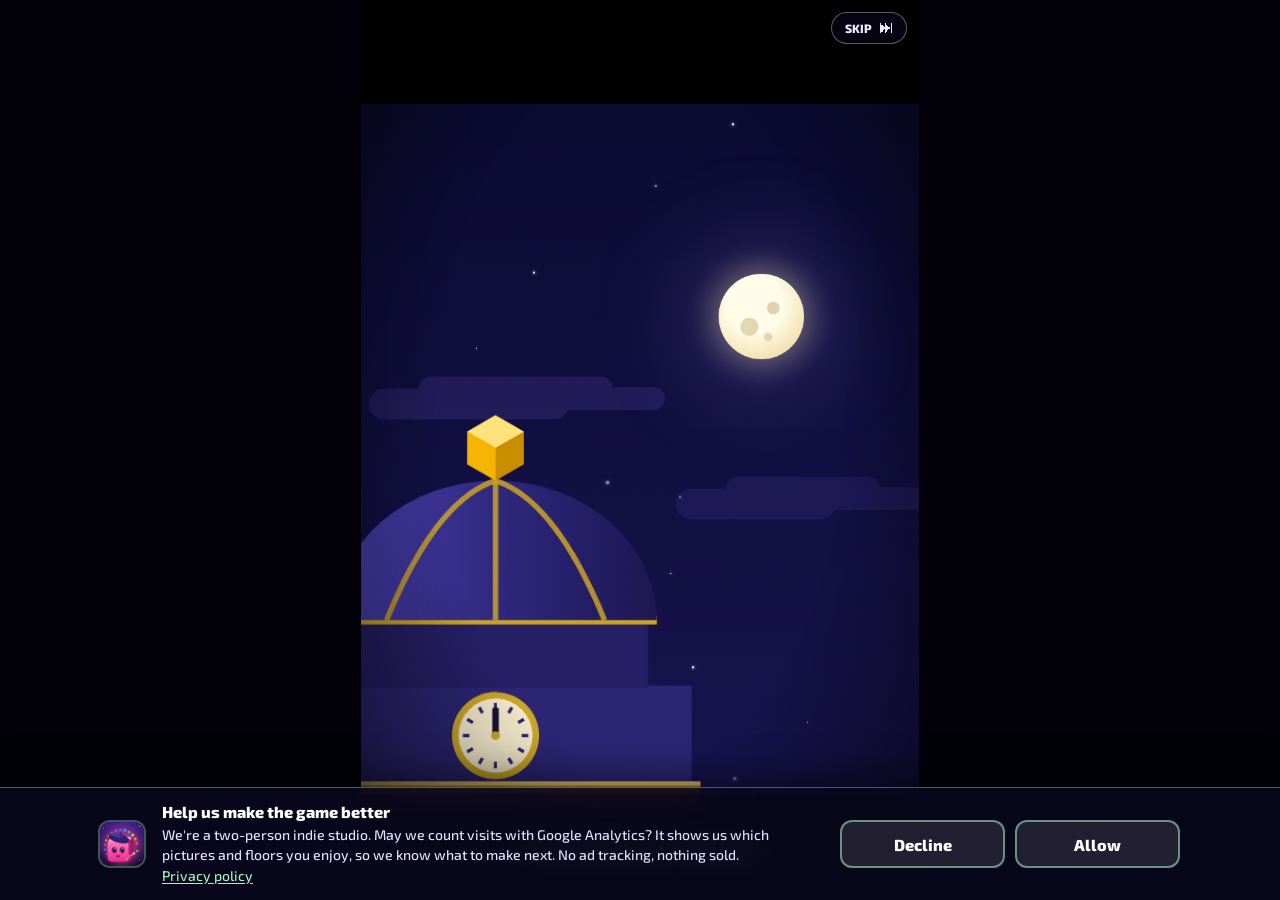
==== commit 603b29ef: "Site and web game from the game at 1dacbc5e" ====
--- a/play/index.html
+++ b/play/index.html
@@ -15,26 +15,33 @@
   <body>
     <div id="root"></div>
   <style>
-.cpc{position:fixed;z-index:1500;left:8px;right:8px;bottom:calc(8px + env(safe-area-inset-bottom,0px));box-sizing:border-box;margin:0 auto;
-  max-width:560px;padding:12px 14px;border-radius:14px;background:rgba(17,14,44,.96);color:#fff;text-align:start;
-  box-shadow:0 10px 34px rgba(0,0,0,.5),inset 0 0 0 2px #3a3480;font:500 14px/1.45 "Exo 2",system-ui,sans-serif;
-  letter-spacing:0;text-transform:none;-webkit-backdrop-filter:blur(10px);backdrop-filter:blur(10px)}
+/* owner 06.11.2026: a bar across the whole bottom, dark and see-through, two big buttons — seen for sure, answered for sure
+   (studio rule docs/ux/analytics-consent.md). The buttons stay EQUAL — same size, same look: refusing as easy as agreeing (GDPR / EDPB
+   dark-patterns guidance), so more «Allow» comes only from honest words, the game's face and the right moment, never from a trick. */
+.cpc{position:fixed;z-index:1500;left:0;right:0;bottom:0;box-sizing:border-box;margin:0;
+  padding:14px max(16px,env(safe-area-inset-right,0px)) calc(14px + env(safe-area-inset-bottom,0px)) max(16px,env(safe-area-inset-left,0px));
+  background:rgba(10,8,30,.86);color:#fff;text-align:start;border-top:1px solid rgba(157,245,194,.38);
+  box-shadow:0 -12px 34px rgba(0,0,0,.45);font:500 14px/1.45 "Exo 2",system-ui,sans-serif;letter-spacing:0;text-transform:none;
+  -webkit-backdrop-filter:blur(14px) saturate(1.2);backdrop-filter:blur(14px) saturate(1.2)}
 .cpc[hidden]{display:none}
+.cpc-in{max-width:1080px;margin:0 auto;display:grid;grid-template-columns:40px minmax(0,1fr);gap:10px 12px;align-items:center}
+.cpc-i{width:40px;height:40px;border-radius:10px;box-shadow:0 0 0 2px rgba(157,245,194,.35);align-self:start}
 .cpc.cpc-nudge{animation:cpcNudge .8s ease-out 2}
-@keyframes cpcNudge{0%{box-shadow:0 0 0 2px #9df5c2,0 0 0 0 rgba(157,245,194,.55)}100%{box-shadow:0 0 0 2px #9df5c2,0 0 0 14px rgba(157,245,194,0)}}
-@media (prefers-reduced-motion:reduce){.cpc.cpc-nudge{animation:none;box-shadow:0 0 0 2px #9df5c2}}
+@keyframes cpcNudge{0%{box-shadow:0 -12px 34px rgba(0,0,0,.45),inset 0 2px 0 #9df5c2}100%{box-shadow:0 -12px 34px rgba(0,0,0,.45),inset 0 2px 0 rgba(157,245,194,0)}}
+@media (prefers-reduced-motion:reduce){.cpc.cpc-nudge{animation:none;box-shadow:0 -12px 34px rgba(0,0,0,.45),inset 0 2px 0 #9df5c2}}
 .cpc p{margin:0;color:#e4e1ff}
-.cpc .cpc-t{margin:0 0 4px;color:#fff;font:800 15px/1.3 "Exo 2",system-ui,sans-serif}
+.cpc .cpc-t{margin:0 0 2px;color:#fff;font:800 16px/1.3 "Exo 2",system-ui,sans-serif}
 .cpc a{color:#9df5c2;text-decoration:underline;text-underline-offset:2px;white-space:nowrap}
-.cpc-b{display:flex;gap:8px;margin-top:10px}
-.cpc-b button{flex:1 1 0;min-width:0;min-height:44px;margin:0;padding:6px 12px;border:0;border-radius:10px;background:#221d52;
-  box-shadow:inset 0 0 0 2px #4a4690;color:#fff;font:700 14px/1.2 "Exo 2",system-ui,sans-serif;cursor:pointer}
-.cpc-b button:hover{background:#2c2666}
-.cpc-b button:focus-visible{outline:2px solid #9df5c2;outline-offset:2px}
-.cpc-b button[aria-pressed=true]{box-shadow:inset 0 0 0 2px #9df5c2}
-@media (min-width:720px){.cpc{left:auto;right:16px;bottom:16px;width:380px}}
+.cpc-b{grid-column:1/-1;display:flex;gap:10px}
+.cpc-b button{flex:1 1 0;min-width:0;min-height:48px;margin:0;padding:8px 14px;border:0;border-radius:12px;background:rgba(255,255,255,.10);
+  box-shadow:inset 0 0 0 2px rgba(157,245,194,.55);color:#fff;font:800 16px/1.2 "Exo 2",system-ui,sans-serif;cursor:pointer}
+.cpc-b button:hover{background:rgba(157,245,194,.16)}
+.cpc-b button:focus-visible{outline:3px solid #9df5c2;outline-offset:2px}
+.cpc-b button[aria-pressed=true]{background:rgba(157,245,194,.22);box-shadow:inset 0 0 0 2px #9df5c2}
+@media (min-width:760px){.cpc-in{grid-template-columns:44px minmax(0,1fr) auto;gap:12px 18px}.cpc-i{width:44px;height:44px;align-self:center}
+  .cpc-b{grid-column:auto;width:340px}}
 </style>
-<div id="cpc" class="cpc" role="region" aria-label="Cookie settings" hidden><p class="cpc-t" data-t="consent.title">Help us make the game better</p><p><span data-t="consent.text">We're a two-person indie studio. May we count visits with Google Analytics? It shows us which pictures and floors you enjoy, so we know what to make next. No ad tracking, nothing sold.</span> <a href="../privacy.html#analytics" target="_blank" rel="noopener" data-t="foot.privacy">Privacy policy</a></p><div class="cpc-b"><button type="button" data-cpc="denied" data-t="consent.decline">Decline</button><button type="button" data-cpc="granted" data-t="consent.allow">Allow</button></div></div>
+<div id="cpc" class="cpc" role="region" aria-label="Cookie settings" hidden><div class="cpc-in"><img class="cpc-i" src="../apple-touch-icon.png" alt="" width="44" height="44"><div><p class="cpc-t" data-t="consent.title">Help us make the game better</p><p><span data-t="consent.text">We're a two-person indie studio. May we count visits with Google Analytics? It shows us which pictures and floors you enjoy, so we know what to make next. No ad tracking, nothing sold.</span> <a href="../privacy.html#analytics" target="_blank" rel="noopener" data-t="foot.privacy">Privacy policy</a></p></div><div class="cpc-b"><button type="button" data-cpc="denied" data-t="consent.decline">Decline</button><button type="button" data-cpc="granted" data-t="consent.allow">Allow</button></div></div></div>
 <script>window.__cubepixConsent = {"id":"G-SGZ9EJ8RJY","mode":"play","S":{"en":{"consent.title":"Help us make the game better","consent.text":"We're a two-person indie studio. May we count visits with Google Analytics? It shows us which pictures and floors you enjoy, so we know what to make next. No ad tracking, nothing sold.","consent.allow":"Allow","consent.decline":"Decline","consent.settings":"Cookie settings","foot.privacy":"Privacy policy"},"uk":{"consent.title":"Допоможи нам зробити гру кращою","consent.text":"Ми — інді-студія з двох людей. Можна рахувати відвідування через Google Analytics? Так ми бачимо, які картини й поверхи вам подобаються, і знаємо, що робити далі. Без рекламного стеження, нічого не продаємо.","consent.allow":"Дозволити","consent.decline":"Відхилити","consent.settings":"Налаштування cookie","foot.privacy":"Політика конфіденційності"},"id":{"consent.title":"Bantu kami membuat gim ini lebih baik","consent.text":"Kami studio indie berisi dua orang. Bolehkah kami menghitung kunjungan dengan Google Analytics? Ini menunjukkan lukisan dan lantai mana yang kamu suka, jadi kami tahu apa yang harus dibuat berikutnya. Tanpa pelacakan iklan, tidak ada yang dijual.","consent.allow":"Izinkan","consent.decline":"Tolak","consent.settings":"Pengaturan cookie","foot.privacy":"Kebijakan privasi"},"de":{"consent.title":"Hilf uns, das Spiel besser zu machen","consent.text":"Wir sind ein Indie-Studio aus zwei Leuten. Dürfen wir Besuche mit Google Analytics zählen? So sehen wir, welche Gemälde und Etagen dir gefallen, und wissen, was wir als Nächstes bauen. Kein Werbe-Tracking, es wird nichts verkauft.","consent.allow":"Erlauben","consent.decline":"Ablehnen","consent.settings":"Cookie-Einstellungen","foot.privacy":"Datenschutzerklärung"},"es":{"consent.title":"Ayúdanos a mejorar el juego","consent.text":"Somos un estudio indie de dos personas. ¿Podemos contar las visitas con Google Analytics? Nos muestra qué cuadros y pisos te encantan, así sabemos qué hacer después. Sin seguimiento publicitario, no vendemos nada.","consent.allow":"Permitir","consent.decline":"Rechazar","consent.settings":"Configuración de cookies","foot.privacy":"Política de privacidad"},"fr":{"consent.title":"Aide-nous à améliorer le jeu","consent.text":"Nous sommes un studio indé de deux personnes. Pouvons-nous compter les visites avec Google Analytics ? Cela nous montre quels tableaux et étages tu aimes, pour savoir quoi créer ensuite. Aucun suivi publicitaire, rien n'est vendu.","consent.allow":"Autoriser","consent.decline":"Refuser","consent.settings":"Paramètres des cookies","foot.privacy":"Politique de confidentialité"},"it":{"consent.title":"Aiutaci a migliorare il gioco","consent.text":"Siamo uno studio indie di due persone. Possiamo contare le visite con Google Analytics? Ci mostra quali quadri e piani ami, così sappiamo cosa fare dopo. Nessun tracciamento pubblicitario, non vendiamo nulla.","consent.allow":"Consenti","consent.decline":"Rifiuta","consent.settings":"Impostazioni cookie","foot.privacy":"Informativa sulla privacy"},"nl":{"consent.title":"Help ons de game beter te maken","consent.text":"We zijn een indiestudio van twee mensen. Mogen we bezoeken tellen met Google Analytics? Zo zien we welke schilderijen en verdiepingen je geweldig vindt en weten we wat we hierna moeten maken. Geen advertentietracking, er wordt niets verkocht.","consent.allow":"Toestaan","consent.decline":"Weigeren","consent.settings":"Cookie-instellingen","foot.privacy":"Privacybeleid"},"pl":{"consent.title":"Pomóż nam ulepszyć grę","consent.text":"Jesteśmy dwuosobowym studiem indie. Czy możemy liczyć odwiedziny w Google Analytics? Pokazuje nam, które obrazy i piętra lubisz, więc wiemy, co zrobić dalej. Bez śledzenia dla reklam, niczego nie sprzedajemy.","consent.allow":"Zezwól","consent.decline":"Odrzuć","consent.settings":"Ustawienia ciasteczek","foot.privacy":"Polityka prywatności"},"pt":{"consent.title":"Ajude-nos a melhorar o jogo","consent.text":"Somos um estúdio indie de duas pessoas. Podemos contar as visitas com o Google Analytics? Ele mostra quais pinturas e andares você ama, assim sabemos o que fazer em seguida. Sem rastreamento de anúncios, nada é vendido.","consent.allow":"Permitir","consent.decline":"Recusar","consent.settings":"Configurações de cookies","foot.privacy":"Política de privacidade"},"vi":{"consent.title":"Giúp chúng mình làm game tốt hơn","consent.text":"Bọn mình là studio indie hai người. Bọn mình đếm lượt truy cập bằng Google Analytics được không? Nó cho biết bạn thích bức tranh và tầng nào, để bọn mình biết nên làm gì tiếp theo. Không theo dõi quảng cáo, không bán gì cả.","consent.allow":"Cho phép","consent.decline":"Từ chối","consent.settings":"Cài đặt cookie","foot.privacy":"Chính sách quyền riêng tư"},"tr":{"consent.title":"Oyunu daha iyi yapmamıza yardım et","consent.text":"İki kişilik bir indie stüdyoyuz. Ziyaretleri Google Analytics ile sayabilir miyiz? Hangi tabloları ve katları sevdiğini gösteriyor, böylece sırada ne yapacağımızı biliyoruz. Reklam takibi yok, hiçbir şey satılmıyor.","consent.allow":"İzin ver","consent.decline":"Reddet","consent.settings":"Çerez ayarları","foot.privacy":"Gizlilik politikası"},"ko":{"consent.title":"게임을 더 좋게 만들 수 있도록 도와주세요","consent.text":"저희는 두 명이 만드는 인디 스튜디오예요. Google Analytics로 방문 수를 세어도 될까요? 어떤 명화와 층을 좋아하시는지 알 수 있어서 다음에 무엇을 만들지 알 수 있어요. 광고 추적은 없고, 아무것도 판매하지 않아요.","consent.allow":"허용","consent.decline":"거부","consent.settings":"쿠키 설정","foot.privacy":"개인정보처리방침"},"ja":{"consent.title":"ゲームをもっと良くするためにご協力ください","consent.text":"私たちは2人だけのインディースタジオです。Google Analytics で訪問数を数えてもいいですか？どの名画とフロアが好きか分かるので、次に何を作るか決められます。広告のトラッキングはなく、何も販売しません。","consent.allow":"許可する","consent.decline":"拒否する","consent.settings":"Cookie 設定","foot.privacy":"プライバシーポリシー"},"zh-TW":{"consent.title":"幫我們把遊戲做得更好","consent.text":"我們是一個兩人的獨立工作室。可以用 Google Analytics 統計造訪次數嗎？它能告訴我們你喜歡哪些名畫和樓層，這樣就知道接下來該做什麼。不做廣告追蹤，也不販售任何東西。","consent.allow":"允許","consent.decline":"拒絕","consent.settings":"Cookie 設定","foot.privacy":"隱私權政策"},"af":{"consent.title":"Help ons om die speletjie beter te maak","consent.text":"Ons is 'n indie-ateljee van twee mense. Mag ons besoeke met Google Analytics tel? Dit wys ons watter skilderye en verdiepings jy mooi vind, sodat ons weet wat om volgende te maak. Geen advertensie-opsporing nie, niks word verkoop nie.","consent.allow":"Laat toe","consent.decline":"Weier","consent.settings":"Koekie-instellings","foot.privacy":"Privaatheidsbeleid"},"am":{"consent.title":"ጨዋታውን የተሻለ እንድናደርግ እርዳን","consent.text":"እኛ ሁለት ሰዎች ብቻ ያለን ኢንዲ ስቱዲዮ ነን። ጉብኝቶችን በGoogle Analytics መቁጠር እንችላለን? የትኞቹን ሥዕሎችና ፎቆች እንደምትወዱ ያሳየናል፤ ስለዚህ ቀጥሎ ምን መሥራት እንዳለብን እናውቃለን። የማስታወቂያ ክትትል የለም፣ ምንም አይሸጥም።","consent.allow":"ፍቀድ","consent.decline":"አትፍቀድ","consent.settings":"የኩኪ ቅንብሮች","foot.privacy":"የግላዊነት ፖሊሲ"},"ar":{"consent.title":"ساعدنا في تحسين اللعبة","consent.text":"نحن استوديو مستقل صغير من شخصين. هل يمكننا احتساب الزيارات عبر Google Analytics؟ فهو يُظهر لنا اللوحات والطوابق التي تحبّها، لنعرف ماذا نصنع بعد ذلك. بلا تتبّع إعلاني، ولا نبيع شيئًا.","consent.allow":"السماح","consent.decline":"رفض","consent.settings":"إعدادات ملفات تعريف الارتباط","foot.privacy":"سياسة الخصوصية"},"as":{"consent.title":"খেলাটো আৰু ভাল কৰিবলৈ আমাক সহায় কৰক","consent.text":"আমি দুজন মানুহৰ এটা ইণ্ডি ষ্টুডিঅ'। আমি Google Analytics ৰে ভিজিট গণনা কৰিব পাৰোনে? ইয়াৰ দ্বাৰা আপুনি কোনবোৰ চিত্ৰ আৰু মহলা ভাল পায় সেয়া জানিব পাৰোঁ, যাতে পৰৱৰ্তী সময়ত কি বনাব লাগে সেয়া জানিব পাৰোঁ। বিজ্ঞাপনৰ ট্ৰেকিং নাই, একো বিক্ৰী কৰা নহয়।","consent.allow":"অনুমতি দিয়া","consent.decline":"নাকচ কৰা","consent.settings":"কুকি ছেটিংছ","foot.privacy":"গোপনীয়তা নীতি"},"az":{"consent.title":"Oyunu daha yaxşı etməyimizə kömək et","consent.text":"Biz iki nəfərlik indi studiyayıq. Ziyarətləri Google Analytics ilə saya bilərikmi? Bu, hansı tabloları və mərtəbələri sevdiyini göstərir, beləcə sonra nə düzəltməyi bilirik. Reklam izləməsi yoxdur, heç nə satılmır.","consent.allow":"İcazə ver","consent.decline":"İmtina et","consent.settings":"Kuki ayarları","foot.privacy":"Məxfilik siyasəti"},"be":{"consent.title":"Дапамажы нам зрабіць гульню лепшай","consent.text":"Мы — індзі-студыя з двух чалавек. Можна лічыць наведванні праз Google Analytics? Так мы бачым, якія карціны і паверхі вам падабаюцца, і ведаем, што рабіць далей. Без рэкламнага сачэння, нічога не прадаём.","consent.allow":"Дазволіць","consent.decline":"Адхіліць","consent.settings":"Налады cookie","foot.privacy":"Палітыка прыватнасці"},"bg":{"consent.title":"Помогни ни да направим играта по-добра","consent.text":"Ние сме инди студио от двама души. Може ли да броим посещенията с Google Analytics? Така виждаме кои картини и етажи обичаш и знаем какво да направим следващо. Без рекламно проследяване, нищо не продаваме.","consent.allow":"Разреши","consent.decline":"Откажи","consent.settings":"Настройки за бисквитки","foot.privacy":"Политика за поверителност"},"bn":{"consent.title":"গেমটিকে আরও ভালো করতে আমাদের সাহায্য করো","consent.text":"আমরা দুজনের একটি ইন্ডি স্টুডিও। Google Analytics দিয়ে কি আমরা ভিজিট গুনতে পারি? এতে বুঝতে পারি তুমি কোন ছবি আর তলাগুলো ভালোবাসো, যাতে পরের বার কী বানাতে হবে জানি। বিজ্ঞাপনের ট্র্যাকিং নেই, কিছুই বিক্রি হয় না।","consent.allow":"অনুমতি দাও","consent.decline":"প্রত্যাখ্যান করো","consent.settings":"কুকি সেটিংস","foot.privacy":"প্রাইভেসি পলিসি"},"bs":{"consent.title":"Pomozi nam da igru učinimo boljom","consent.text":"Mi smo indie studio od dvije osobe. Smijemo li brojati posjete putem Google Analytics? Tako vidimo koje slike i spratove voliš, pa znamo šta dalje praviti. Bez praćenja radi reklama, ništa ne prodajemo.","consent.allow":"Dozvoli","consent.decline":"Odbij","consent.settings":"Postavke kolačića","foot.privacy":"Politika privatnosti"},"ca":{"consent.title":"Ajuda'ns a fer el joc millor","consent.text":"Som un estudi indie de dues persones. Podem comptar les visites amb Google Analytics? Ens mostra quins quadres i plantes t'encanten, així sabem què fer després. Sense seguiment publicitari, no venem res.","consent.allow":"Permet","consent.decline":"Rebutja","consent.settings":"Configuració de galetes","foot.privacy":"Política de privadesa"},"cs":{"consent.title":"Pomoz nám udělat hru lepší","consent.text":"Jsme dvoučlenné nezávislé studio. Můžeme počítat návštěvy pomocí Google Analytics? Ukáže nám, které obrazy a patra tě baví, takže víme, co vyrobit příště. Žádné sledování pro reklamu, nic neprodáváme.","consent.allow":"Povolit","consent.decline":"Odmítnout","consent.settings":"Nastavení cookies","foot.privacy":"Zásady ochrany osobních údajů"},"da":{"consent.title":"Hjælp os med at gøre spillet bedre","consent.text":"Vi er et indiestudie med to personer. Må vi tælle besøg med Google Analytics? Det viser os, hvilke malerier og etager du elsker, så vi ved, hvad vi skal lave næste gang. Ingen annoncesporing, intet bliver solgt.","consent.allow":"Tillad","consent.decline":"Afvis","consent.settings":"Cookieindstillinger","foot.privacy":"Privatlivspolitik"},"el":{"consent.title":"Βοήθησέ μας να κάνουμε το παιχνίδι καλύτερο","consent.text":"Είμαστε ένα ανεξάρτητο στούντιο δύο ατόμων. Μπορούμε να μετράμε τις επισκέψεις με το Google Analytics; Μας δείχνει ποιους πίνακες και ορόφους αγαπάς, ώστε να ξέρουμε τι να φτιάξουμε μετά. Χωρίς διαφημιστική παρακολούθηση, δεν πουλάμε τίποτα.","consent.allow":"Αποδοχή","consent.decline":"Απόρριψη","consent.settings":"Ρυθμίσεις cookie","foot.privacy":"Πολιτική απορρήτου"},"et":{"consent.title":"Aita meil mängu paremaks teha","consent.text":"Oleme kahe inimese indiistuudio. Kas tohime külastusi Google Analyticsiga lugeda? See näitab, millised maalid ja korrused sulle meeldivad, et teaksime, mida järgmisena teha. Reklaamijälgimist pole, midagi ei müüda.","consent.allow":"Luba","consent.decline":"Keeldu","consent.settings":"Küpsiste seaded","foot.privacy":"Privaatsuspoliitika"},"eu":{"consent.title":"Lagun iezaguzu jokoa hobetzen","consent.text":"Bi pertsonako estudio indie bat gara. Bisitak Google Analytics-ekin zenbatu ditzakegu? Zer margolan eta solairu maite dituzun erakusten digu, hurrengo zer egin jakiteko. Iragarkien jarraipenik ez, ez dugu ezer saltzen.","consent.allow":"Baimendu","consent.decline":"Ukatu","consent.settings":"Cookien ezarpenak","foot.privacy":"Pribatutasun-politika"},"fa":{"consent.title":"به ما کمک کن بازی را بهتر کنیم","consent.text":"ما یک استودیوی مستقل دونفره‌ایم. می‌توانیم بازدیدها را با Google Analytics بشماریم؟ این به ما نشان می‌دهد کدام نقاشی‌ها و طبقه‌ها را دوست داری تا بدانیم بعداً چه بسازیم. بدون ردیابی تبلیغاتی و بدون فروش هیچ چیز.","consent.allow":"اجازه بده","consent.decline":"رد کن","consent.settings":"تنظیمات کوکی","foot.privacy":"سیاست حریم خصوصی"},"fi":{"consent.title":"Auta meitä tekemään pelistä parempi","consent.text":"Olemme kahden hengen indiestudio. Saammeko laskea käynnit Google Analyticsilla? Se näyttää, mitkä maalaukset ja kerrokset rakastat, joten tiedämme, mitä tehdä seuraavaksi. Ei mainosseurantaa, mitään ei myydä.","consent.allow":"Salli","consent.decline":"Hylkää","consent.settings":"Evästeasetukset","foot.privacy":"Tietosuojakäytäntö"},"fil":{"consent.title":"Tulungan mo kaming pagandahin ang laro","consent.text":"Isa kaming indie studio na may dalawang tao. Puwede ba naming bilangin ang mga bisita gamit ang Google Analytics? Ipinapakita nito kung aling mga painting at palapag ang gusto mo, para alam namin kung ano ang gagawin sa susunod. Walang ad tracking, walang ibinebenta.","consent.allow":"Payagan","consent.decline":"Tanggihan","consent.settings":"Mga setting ng cookie","foot.privacy":"Patakaran sa privacy"},"gl":{"consent.title":"Axúdanos a mellorar o xogo","consent.text":"Somos un estudo indie de dúas persoas. Podemos contar as visitas con Google Analytics? Móstranos que cadros e andares che encantan, así sabemos que facer despois. Sen seguimento publicitario, non vendemos nada.","consent.allow":"Permitir","consent.decline":"Rexeitar","consent.settings":"Configuración de cookies","foot.privacy":"Política de privacidade"},"gu":{"consent.title":"રમતને વધુ સારી બનાવવામાં અમારી મદદ કરો","consent.text":"અમે બે જણનો ઇન્ડી સ્ટુડિયો છીએ. શું અમે Google Analytics વડે મુલાકાતો ગણી શકીએ? તેનાથી ખબર પડે છે કે તમને કયા ચિત્રો અને માળ ગમે છે, જેથી આગળ શું બનાવવું તે અમે જાણી શકીએ. જાહેરાત માટે ટ્રેકિંગ નથી, કંઈ વેચાતું નથી.","consent.allow":"મંજૂરી આપ","consent.decline":"નકાર","consent.settings":"કૂકી સેટિંગ્સ","foot.privacy":"ગોપનીયતા નીતિ"},"ha":{"consent.title":"Ka taimaka mana mu inganta wasan","consent.text":"Mu ɗakin studiyo ne na indie na mutum biyu. Za mu iya ƙirga ziyara da Google Analytics? Yana nuna mana waɗanne zane-zane da benaye kake so, don mu san abin da za mu yi na gaba. Babu bin diddigin talla, ba mu sayar da komai.","consent.allow":"Yarda","consent.decline":"Ƙi","consent.settings":"Saitunan kukis","foot.privacy":"Manufar sirri"},"he":{"consent.title":"עזרו לנו לשפר את המשחק","consent.text":"אנחנו סטודיו עצמאי של שני אנשים. אפשר לספור ביקורים עם Google Analytics? זה מראה לנו אילו ציורים וקומות אתם אוהבים, ככה נדע מה ליצור הלאה. בלי מעקב פרסומי, ואנחנו לא מוכרים כלום.","consent.allow":"אישור","consent.decline":"דחייה","consent.settings":"הגדרות עוגיות","foot.privacy":"מדיניות פרטיות"},"hi":{"consent.title":"गेम को बेहतर बनाने में हमारी मदद करो","consent.text":"हम दो लोगों का एक इंडी स्टूडियो हैं। क्या हम Google Analytics से विज़िट गिन सकते हैं? इससे पता चलता है कि तुम्हें कौन-सी पेंटिंग्स और मंज़िलें पसंद हैं, ताकि हम जान सकें आगे क्या बनाना है। विज्ञापन के लिए कोई ट्रैकिंग नहीं, कुछ भी बेचा नहीं जाता।","consent.allow":"अनुमति दो","consent.decline":"मना करो","consent.settings":"कुकी सेटिंग्स","foot.privacy":"प्राइवेसी पॉलिसी"},"hr":{"consent.title":"Pomozi nam da igru učinimo boljom","consent.text":"Mi smo indie studio od dvoje ljudi. Smijemo li brojati posjete putem Google Analytics? Tako vidimo koje slike i katove voliš pa znamo što dalje napraviti. Bez praćenja za oglase, ništa ne prodajemo.","consent.allow":"Dopusti","consent.decline":"Odbij","consent.settings":"Postavke kolačića","foot.privacy":"Pravila o privatnosti"},"hu":{"consent.title":"Segíts, hogy jobbá tegyük a játékot","consent.text":"Egy kétfős indie stúdió vagyunk. Megszámolhatjuk a látogatásokat a Google Analyticsszel? Megmutatja, mely festményeket és emeleteket szereted, így tudjuk, mit készítsünk legközelebb. Nincs hirdetéskövetés, semmit sem adunk el.","consent.allow":"Engedélyezés","consent.decline":"Elutasítás","consent.settings":"Sütibeállítások","foot.privacy":"Adatvédelmi tájékoztató"},"hy":{"consent.title":"Օգնիր մեզ դարձնել խաղը ավելի լավը","consent.text":"Մենք երկու հոգանոց ինդի ստուդիա ենք։ Կարո՞ղ ենք հաշվել այցերը Google Analytics-ով։ Այն ցույց է տալիս՝ որ կտավներն ու հարկերն ես սիրում, որպեսզի իմանանք՝ հաջորդը ինչ պատրաստել։ Ոչ մի գովազդային հետևում, ոչինչ չենք վաճառում։","consent.allow":"Թույլատրել","consent.decline":"Մերժել","consent.settings":"Քուքիների կարգավորումներ","foot.privacy":"Գաղտնիության քաղաքականություն"},"ig":{"consent.title":"Nyere anyị aka ime ka egwuregwu a dịkwuo mma","consent.text":"Anyị bụ studio indie nke mmadụ abụọ. Anyị nwere ike ịgụta nleta site na Google Analytics? Ọ na-egosi anyị ihe osise na okpukpu ndị ị hụrụ n'anya, ka anyị mara ihe anyị ga-eme n'ọdịnihu. Enweghị nsochi mgbasa ozi, anyị adịghị ere ihe ọbụla.","consent.allow":"Kwe","consent.decline":"Jụ","consent.settings":"Ntọala kuki","foot.privacy":"Iwu nzuzo"},"is":{"consent.title":"Hjálpaðu okkur að gera leikinn betri","consent.text":"Við erum tveggja manna indie-stúdíó. Megum við telja heimsóknir með Google Analytics? Það sýnir okkur hvaða málverk og hæðir þú elskar svo við vitum hvað við eigum að gera næst. Engin auglýsingarakning, ekkert er selt.","consent.allow":"Leyfa","consent.decline":"Hafna","consent.settings":"Vafrakökustillingar","foot.privacy":"Persónuverndarstefna"},"ka":{"consent.title":"დაგვეხმარე, თამაში უკეთესი გავხადოთ","consent.text":"ჩვენ ორკაციანი ინდი სტუდია ვართ. შეგვიძლია ვიზიტები Google Analytics-ით დავთვალოთ? ის გვიჩვენებს, რომელი ნახატები და სართულები გიყვარს, რომ ვიცოდეთ, შემდეგ რა გავაკეთოთ. რეკლამისთვის თვალთვალი არ არის, არაფერს ვყიდით.","consent.allow":"დაშვება","consent.decline":"უარყოფა","consent.settings":"ქუქიების პარამეტრები","foot.privacy":"კონფიდენციალურობის პოლიტიკა"},"kk":{"consent.title":"Ойынды жақсартуға көмектес","consent.text":"Біз екі адамнан тұратын инди-студиямыз. Кіруді Google Analytics арқылы санауға бола ма? Ол сенің қандай суреттер мен қабаттарды ұнататыныңды көрсетеді, сонда келесіде не жасайтынымызды білеміз. Жарнамалық бақылау жоқ, ештеңе сатпаймыз.","consent.allow":"Рұқсат беру","consent.decline":"Бас тарту","consent.settings":"Cookie параметрлері","foot.privacy":"Құпиялық саясаты"},"km":{"consent.title":"ជួយយើងធ្វើឱ្យហ្គេមកាន់តែល្អ","consent.text":"យើងជាស្ទូឌីយោឯករាជ្យដែលមានគ្នាពីរនាក់។ តើយើងអាចរាប់ចំនួនអ្នកចូលមើលដោយប្រើ Google Analytics បានទេ? វាបង្ហាញយើងថាអ្នកចូលចិត្តគំនូរនិងជាន់ណា ដើម្បីឱ្យយើងដឹងថាត្រូវបង្កើតអ្វីបន្ទាប់។ គ្មានការតាមដានដើម្បីផ្សព្វផ្សាយ ហើយយើងមិនលក់អ្វីទាំងអស់។","consent.allow":"អនុញ្ញាត","consent.decline":"បដិសេធ","consent.settings":"ការកំណត់ខូគី","foot.privacy":"គោលការណ៍ឯកជនភាព"},"kn":{"consent.title":"ಆಟವನ್ನು ಇನ್ನಷ್ಟು ಉತ್ತಮಗೊಳಿಸಲು ನಮಗೆ ಸಹಾಯ ಮಾಡಿ","consent.text":"ನಾವು ಇಬ್ಬರ ಇಂಡೀ ಸ್ಟುಡಿಯೋ. Google Analytics ಮೂಲಕ ಭೇಟಿಗಳನ್ನು ಎಣಿಸಬಹುದೇ? ನಿಮಗೆ ಯಾವ ವರ್ಣಚಿತ್ರಗಳು ಮತ್ತು ಮಹಡಿಗಳು ಇಷ್ಟ ಎಂದು ಇದು ತೋರಿಸುತ್ತದೆ, ಹಾಗಾಗಿ ಮುಂದೆ ಏನು ಮಾಡಬೇಕೆಂದು ನಮಗೆ ತಿಳಿಯುತ್ತದೆ. ಜಾಹೀರಾತು ಟ್ರ್ಯಾಕಿಂಗ್ ಇಲ್ಲ, ಏನನ್ನೂ ಮಾರುವುದಿಲ್ಲ.","consent.allow":"ಅನುಮತಿಸು","consent.decline":"ನಿರಾಕರಿಸು","consent.settings":"ಕುಕೀ ಸೆಟ್ಟಿಂಗ್‌ಗಳು","foot.privacy":"ಗೌಪ್ಯತಾ ನೀತಿ"},"ky":{"consent.title":"Оюнду жакшыртууга жардам бер","consent.text":"Биз эки кишилик инди-студиябыз. Келүүлөрдү Google Analytics менен санасак болобу? Ал сага кайсы сүрөттөр менен кабаттар жагарын көрсөтөт, ошондо кийинки жолу эмне жасоону билебиз. Жарнамалык көз салуу жок, эч нерсе сатпайбыз.","consent.allow":"Уруксат берүү","consent.decline":"Баш тартуу","consent.settings":"Cookie жөндөөлөрү","foot.privacy":"Купуялуулук саясаты"},"lo":{"consent.title":"ຊ່ວຍພວກເຮົາເຮັດໃຫ້ເກມດີຂຶ້ນ","consent.text":"ພວກເຮົາເປັນສະຕູດິໂອອິນດີ້ທີ່ມີສອງຄົນ. ພວກເຮົານັບຈຳນວນຜູ້ເຂົ້າຊົມດ້ວຍ Google Analytics ໄດ້ບໍ? ມັນຊ່ວຍໃຫ້ເຫັນວ່າເຈົ້າມັກພາບແຕ້ມແລະຊັ້ນໃດ ເພື່ອໃຫ້ພວກເຮົາຮູ້ວ່າຄວນເຮັດຫຍັງຕໍ່. ບໍ່ມີການຕິດຕາມເພື່ອໂຄສະນາ ແລະ ບໍ່ຂາຍຫຍັງເລີຍ.","consent.allow":"ອະນຸຍາດ","consent.decline":"ປະຕິເສດ","consent.settings":"ການຕັ້ງຄ່າຄຸກກີ້","foot.privacy":"ນະໂຍບາຍຄວາມເປັນສ່ວນຕົວ"},"lt":{"consent.title":"Padėk mums padaryti žaidimą geresnį","consent.text":"Esame dviejų žmonių indie studija. Ar galime skaičiuoti apsilankymus su Google Analytics? Jis parodo, kurie paveikslai ir aukštai tau patinka, ir mes žinome, ką kurti toliau. Jokio reklamos sekimo, nieko neparduodame.","consent.allow":"Leisti","consent.decline":"Atmesti","consent.settings":"Slapukų nustatymai","foot.privacy":"Privatumo politika"},"lv":{"consent.title":"Palīdzi mums padarīt spēli labāku","consent.text":"Esam divu cilvēku indie studija. Vai drīkstam skaitīt apmeklējumus ar Google Analytics? Tas parāda, kuras gleznas un stāvi tev patīk, lai zinām, ko veidot tālāk. Nekādas reklāmas izsekošanas, neko nepārdodam.","consent.allow":"Atļaut","consent.decline":"Noraidīt","consent.settings":"Sīkdatņu iestatījumi","foot.privacy":"Privātuma politika"},"mk":{"consent.title":"Помогни ни да ја направиме играта подобра","consent.text":"Ние сме инди студио од двајца луѓе. Смееме ли да ги броиме посетите со Google Analytics? Така гледаме кои слики и катови ги сакаш и знаеме што да направиме следно. Без рекламно следење, ништо не продаваме.","consent.allow":"Дозволи","consent.decline":"Одбиј","consent.settings":"Поставки за колачиња","foot.privacy":"Политика за приватност"},"ml":{"consent.title":"ഗെയിം കൂടുതൽ മികച്ചതാക്കാൻ ഞങ്ങളെ സഹായിക്കൂ","consent.text":"ഞങ്ങൾ രണ്ടുപേരുള്ള ഒരു ഇൻഡി സ്റ്റുഡിയോയാണ്. Google Analytics ഉപയോഗിച്ച് സന്ദർശനങ്ങൾ എണ്ണാമോ? നിങ്ങൾക്ക് ഏതൊക്കെ ചിത്രങ്ങളും നിലകളും ഇഷ്ടമാണെന്ന് ഇത് കാണിക്കും, അങ്ങനെ അടുത്തതായി എന്ത് ഉണ്ടാക്കണമെന്ന് ഞങ്ങൾക്ക് അറിയാം. പരസ്യ ട്രാക്കിംഗ് ഇല്ല, ഒന്നും വിൽക്കുന്നില്ല.","consent.allow":"അനുവദിക്കുക","consent.decline":"നിരസിക്കുക","consent.settings":"കുക്കി ക്രമീകരണങ്ങൾ","foot.privacy":"സ്വകാര്യതാ നയം"},"mn":{"consent.title":"Тоглоомыг илүү сайн болгоход тусал","consent.text":"Бид хоёр хүний инди студи. Зочилсон тоог Google Analytics-аар тоолж болох уу? Энэ нь танд ямар уран зураг, давхар таалагддагийг харуулдаг тул дараа нь юу хийхээ мэднэ. Сурталчилгааны хяналт байхгүй, юу ч зардаггүй.","consent.allow":"Зөвшөөрөх","consent.decline":"Татгалзах","consent.settings":"Күүкийн тохиргоо","foot.privacy":"Нууцлалын бодлого"},"mr":{"consent.title":"गेम अधिक चांगला करण्यासाठी आम्हाला मदत करा","consent.text":"आम्ही दोन जणांचा इंडी स्टुडिओ आहोत. आम्ही Google Analytics ने भेटी मोजू शकतो का? तुम्हाला कोणती चित्रे आणि मजले आवडतात ते यातून कळते, म्हणजे पुढे काय बनवायचे ते आम्हाला समजते. जाहिरातींसाठी ट्रॅकिंग नाही, काहीही विकले जात नाही.","consent.allow":"परवानगी दे","consent.decline":"नाकार","consent.settings":"कुकी सेटिंग्ज","foot.privacy":"प्रायव्हसी पॉलिसी"},"ms":{"consent.title":"Bantu kami menjadikan permainan ini lebih baik","consent.text":"Kami studio indie yang terdiri daripada dua orang. Bolehkah kami mengira lawatan dengan Google Analytics? Ia menunjukkan lukisan dan tingkat mana yang anda suka, jadi kami tahu apa yang perlu dibuat seterusnya. Tiada penjejakan iklan, tiada apa dijual.","consent.allow":"Benarkan","consent.decline":"Tolak","consent.settings":"Tetapan kuki","foot.privacy":"Dasar privasi"},"my":{"consent.title":"ဂိမ်းကို ပိုကောင်းအောင် ကူညီပေးပါ","consent.text":"ကျွန်ုပ်တို့သည် နှစ်ယောက်တည်းရှိသော အင်ဒီစတူဒီယို ဖြစ်ပါသည်။ Google Analytics ဖြင့် ဝင်ရောက်မှုများကို ရေတွက်ခွင့်ပြုနိုင်မလား။ သင်နှစ်သက်သော ပန်းချီကားများနှင့် အထပ်များကို ပြပေးသဖြင့် နောက်ထပ် ဘာလုပ်ရမည်ကို သိနိုင်ပါသည်။ ကြော်ငြာခြေရာခံခြင်း မရှိပါ၊ ဘာမျှ မရောင်းပါ။","consent.allow":"ခွင့်ပြုရန်","consent.decline":"ငြင်းပယ်ရန်","consent.settings":"ကွတ်ကီး ဆက်တင်များ","foot.privacy":"ကိုယ်ရေးလုံခြုံမှု မူဝါဒ"},"nb":{"consent.title":"Hjelp oss å gjøre spillet bedre","consent.text":"Vi er et indiestudio med to personer. Kan vi telle besøk med Google Analytics? Det viser oss hvilke malerier og etasjer du elsker, så vi vet hva vi skal lage videre. Ingen annonsesporing, ingenting selges.","consent.allow":"Tillat","consent.decline":"Avslå","consent.settings":"Innstillinger for informasjonskapsler","foot.privacy":"Personvernerklæring"},"ne":{"consent.title":"खेललाई अझ राम्रो बनाउन हामीलाई मद्दत गर","consent.text":"हामी दुई जनाको इन्डी स्टुडियो हौँ। के हामी Google Analytics बाट भ्रमण गन्न सक्छौँ? तिमीलाई कुन चित्र र तल्लाहरू मन पर्छन् भन्ने यसले देखाउँछ, ताकि अब के बनाउने भन्ने हामी जान्न सकौँ। विज्ञापनका लागि ट्र्याकिङ छैन, केही बेचिँदैन।","consent.allow":"अनुमति देऊ","consent.decline":"अस्वीकार गर","consent.settings":"कुकी सेटिङ","foot.privacy":"गोपनीयता नीति"},"om":{"consent.title":"Taphicha fooyyessuuf nu gargaari","consent.text":"Nuti istudiyoo indii nama lamaa dha. Daawwannaa Google Analytics'n lakkaa'uu dandeenyaa? Fakkiiwwanii fi darbiiwwan ati jaallattu nutti agarsiisa, kanaaf itti aanee maal hojjechuu akka qabnu beekna. Hordoffiin beeksisaa hin jiru, homaa hin gurguru.","consent.allow":"Hayyami","consent.decline":"Didi","consent.settings":"Qindaa'ina kuukii","foot.privacy":"Imaammata dhuunfaa"},"or":{"consent.title":"ଖେଳକୁ ଆହୁରି ଭଲ କରିବାରେ ଆମକୁ ସାହାଯ୍ୟ କର","consent.text":"ଆମେ ଦୁଇ ଜଣଙ୍କର ଏକ ଇଣ୍ଡି ଷ୍ଟୁଡିଓ। ଆମେ Google Analytics ସହ ଭିଜିଟ ଗଣିପାରିବୁ କି? ତୁମେ କେଉଁ ଚିତ୍ର ଓ ମହଲା ଭଲ ପାଅ ତାହା ଏହା ଦେଖାଏ, ଯାହା ଫଳରେ ପରେ କ'ଣ ତିଆରି କରିବୁ ଜାଣିପାରିବୁ। ବିଜ୍ଞାପନ ଟ୍ରାକିଂ ନାହିଁ, କିଛି ବିକ୍ରି ହୁଏ ନାହିଁ।","consent.allow":"ଅନୁମତି ଦିଅ","consent.decline":"ପ୍ରତ୍ୟାଖ୍ୟାନ କର","consent.settings":"କୁକି ସେଟିଂସ୍","foot.privacy":"ଗୋପନୀୟତା ନୀତି"},"pa":{"consent.title":"ਗੇਮ ਨੂੰ ਹੋਰ ਵਧੀਆ ਬਣਾਉਣ ਵਿੱਚ ਸਾਡੀ ਮਦਦ ਕਰੋ","consent.text":"ਅਸੀਂ ਦੋ ਜਣਿਆਂ ਦਾ ਇੰਡੀ ਸਟੂਡੀਓ ਹਾਂ। ਕੀ ਅਸੀਂ Google Analytics ਨਾਲ ਵਿਜ਼ਿਟਾਂ ਗਿਣ ਸਕਦੇ ਹਾਂ? ਇਸ ਨਾਲ ਪਤਾ ਲੱਗਦਾ ਹੈ ਕਿ ਤੁਹਾਨੂੰ ਕਿਹੜੀਆਂ ਪੇਂਟਿੰਗਾਂ ਅਤੇ ਮੰਜ਼ਿਲਾਂ ਪਸੰਦ ਹਨ, ਤਾਂ ਜੋ ਅਸੀਂ ਜਾਣ ਸਕੀਏ ਕਿ ਅੱਗੇ ਕੀ ਬਣਾਉਣਾ ਹੈ। ਇਸ਼ਤਿਹਾਰਾਂ ਲਈ ਕੋਈ ਟ੍ਰੈਕਿੰਗ ਨਹੀਂ, ਕੁਝ ਵੀ ਵੇਚਿਆ ਨਹੀਂ ਜਾਂਦਾ।","consent.allow":"ਇਜਾਜ਼ਤ ਦਿਓ","consent.decline":"ਇਨਕਾਰ ਕਰੋ","consent.settings":"ਕੂਕੀ ਸੈਟਿੰਗਾਂ","foot.privacy":"ਪ੍ਰਾਈਵੇਸੀ ਨੀਤੀ"},"ps":{"consent.title":"زموږ سره مرسته وکړه چې لوبه ښه کړو","consent.text":"موږ د دوو کسانو خپلواکه سټوډیو یو. ایا موږ کولای شو لیدنې د Google Analytics په مرسته وشمېرو؟ دا موږ ته ښيي چې تاسو کومې نقاشۍ او پوړونه خوښوئ، تر څو پوه شو چې بل څه جوړ کړو. د اعلاناتو تعقیب نشته، هیڅ شی نه پلورو.","consent.allow":"اجازه ورکړه","consent.decline":"رد کړه","consent.settings":"د کوکي تنظیمات","foot.privacy":"د محرمیت تګلاره"},"ro":{"consent.title":"Ajută-ne să facem jocul mai bun","consent.text":"Suntem un studio indie format din două persoane. Putem număra vizitele cu Google Analytics? Ne arată ce tablouri și etaje îți plac, ca să știm ce să facem mai departe. Fără urmărire pentru reclame, nu vindem nimic.","consent.allow":"Permite","consent.decline":"Refuză","consent.settings":"Setări cookie-uri","foot.privacy":"Politica de confidențialitate"},"si":{"consent.title":"ක්‍රීඩාව වඩා හොඳ කරන්න අපට උදව් කරන්න","consent.text":"අපි දෙදෙනෙකුගෙන් යුත් ඉන්ඩි ස්ටුඩියෝවක්. Google Analytics මගින් නැරඹුම් ගණන් කරන්න පුළුවන්ද? ඔබ ප්‍රිය කරන සිතුවම් සහ මහල් මොනවාදැයි එයින් පෙනෙන නිසා ඊළඟට කුමක් හදන්නදැයි අපි දැනගන්නවා. දැන්වීම් සඳහා සොයා බැලීමක් නැත, කිසිවක් විකුණන්නේ නැත.","consent.allow":"ඉඩ දෙන්න","consent.decline":"ප්‍රතික්ෂේප කරන්න","consent.settings":"කුකී සැකසීම්","foot.privacy":"පෞද්ගලිකත්ව ප්‍රතිපත්තිය"},"sk":{"consent.title":"Pomôž nám spraviť hru lepšou","consent.text":"Sme dvojčlenné indie štúdio. Môžeme počítať návštevy cez Google Analytics? Ukáže nám, ktoré obrazy a poschodia miluješ, takže vieme, čo urobiť ďalej. Žiadne sledovanie pre reklamu, nič nepredávame.","consent.allow":"Povoliť","consent.decline":"Odmietnuť","consent.settings":"Nastavenia cookies","foot.privacy":"Zásady ochrany súkromia"},"sl":{"consent.title":"Pomagaj nam narediti igro boljšo","consent.text":"Smo dvočlansko indie studio. Ali lahko štejemo obiske z Google Analytics? Pokaže nam, katere slike in nadstropja imaš rad, zato vemo, kaj narediti naslednje. Brez sledenja za oglase, ničesar ne prodajamo.","consent.allow":"Dovoli","consent.decline":"Zavrni","consent.settings":"Nastavitve piškotkov","foot.privacy":"Pravilnik o zasebnosti"},"so":{"consent.title":"Naga caawi inaan ciyaarta ka dhigno mid ka wanaagsan","consent.text":"Waxaan nahay istuudiyo indie ah oo laba qof ah. Ma tirin karnaa booqashooyinka anagoo isticmaalaya Google Analytics? Waxay nagu tusinaysaa sawirrada iyo dabaqyada aad jeceshahay, si aan u ogaano waxa xiga ee aan sameyno. Raad-raac xayeysiis ma jiro, waxba ma iibino.","consent.allow":"Oggolow","consent.decline":"Diid","consent.settings":"Dejinta kukiyada","foot.privacy":"Siyaasadda asturnaanta"},"sq":{"consent.title":"Na ndihmo ta bëjmë lojën më të mirë","consent.text":"Jemi një studio indie me dy persona. A mund t'i numërojmë vizitat me Google Analytics? Na tregon cilat piktura dhe kate i do, që të dimë çfarë të bëjmë më pas. Pa gjurmim për reklama, nuk shesim asgjë.","consent.allow":"Lejo","consent.decline":"Refuzo","consent.settings":"Cilësimet e cookies","foot.privacy":"Politika e privatësisë"},"sr":{"consent.title":"Помози нам да игру учинимо бољом","consent.text":"Ми смо инди студио од двоје људи. Смемо ли да бројимо посете преко Google Analytics? Тако видимо које слике и спратове волиш, па знамо шта даље да направимо. Без праћења за огласе, ништа не продајемо.","consent.allow":"Дозволи","consent.decline":"Одбиј","consent.settings":"Подешавања колачића","foot.privacy":"Политика приватности"},"sv":{"consent.title":"Hjälp oss göra spelet bättre","consent.text":"Vi är en indiestudio med två personer. Får vi räkna besök med Google Analytics? Det visar oss vilka målningar och våningar du älskar, så vi vet vad vi ska göra härnäst. Ingen annonsspårning, inget säljs.","consent.allow":"Tillåt","consent.decline":"Avvisa","consent.settings":"Cookieinställningar","foot.privacy":"Integritetspolicy"},"sw":{"consent.title":"Tusaidie kuifanya mchezo kuwa bora","consent.text":"Sisi ni studio huru ya watu wawili. Je, tunaweza kuhesabu ziara kwa Google Analytics? Inatuonyesha michoro na ghorofa unazozipenda, ili tujue tutengeneze nini kinachofuata. Hakuna ufuatiliaji wa matangazo, hatuuzi chochote.","consent.allow":"Ruhusu","consent.decline":"Kataa","consent.settings":"Mipangilio ya vidakuzi","foot.privacy":"Sera ya faragha"},"ta":{"consent.title":"விளையாட்டை இன்னும் சிறப்பாக்க எங்களுக்கு உதவு","consent.text":"நாங்கள் இரண்டு பேர் கொண்ட இண்டி ஸ்டுடியோ. Google Analytics மூலம் வருகைகளை எண்ணலாமா? நீ எந்த ஓவியங்களையும் தளங்களையும் விரும்புகிறாய் என்பதை இது காட்டும், அதனால் அடுத்து என்ன உருவாக்குவது என்று தெரிந்துகொள்வோம். விளம்பரக் கண்காணிப்பு இல்லை, எதுவும் விற்கப்படுவதில்லை.","consent.allow":"அனுமதி","consent.decline":"மறு","consent.settings":"குக்கீ அமைப்புகள்","foot.privacy":"தனியுரிமைக் கொள்கை"},"te":{"consent.title":"గేమ్‌ను మరింత మెరుగుపరచడంలో మాకు సహాయం చేయండి","consent.text":"మేము ఇద్దరు వ్యక్తుల ఇండీ స్టూడియో. Google Analyticsతో సందర్శనలను లెక్కించవచ్చా? మీకు ఏ పెయింటింగ్స్, అంతస్తులు ఇష్టమో ఇది చూపిస్తుంది, అందువల్ల తర్వాత ఏం చేయాలో మాకు తెలుస్తుంది. ప్రకటనల ట్రాకింగ్ లేదు, ఏదీ అమ్మము.","consent.allow":"అనుమతించు","consent.decline":"తిరస్కరించు","consent.settings":"కుకీ సెట్టింగ్‌లు","foot.privacy":"ప్రైవసీ పాలసీ"},"tg":{"consent.title":"Ба мо кумак кун, ки бозиро беҳтар кунем","consent.text":"Мо студияи мустақили ду нафара ҳастем. Оё мо метавонем боздидҳоро бо Google Analytics ҳисоб кунем? Он ба мо нишон медиҳад, ки кадом асарҳо ва ошёнаҳоро дӯст медорӣ, то донем навбатӣ чӣ созем. Пайгирии таблиғотӣ нест, чизеро намефурӯшем.","consent.allow":"Иҷозат додан","consent.decline":"Рад кардан","consent.settings":"Танзимоти куки","foot.privacy":"Сиёсати махфият"},"th":{"consent.title":"ช่วยเราทำให้เกมดียิ่งขึ้น","consent.text":"เราเป็นสตูดิโออินดี้เล็ก ๆ ของสองคน ขออนุญาตนับจำนวนผู้เข้าชมด้วย Google Analytics ได้ไหม มันช่วยให้เรารู้ว่าคุณชอบภาพวาดและชั้นไหน เราจะได้รู้ว่าควรสร้างอะไรต่อ ไม่มีการติดตามเพื่อโฆษณา และเราไม่ขายอะไรทั้งนั้น","consent.allow":"อนุญาต","consent.decline":"ปฏิเสธ","consent.settings":"การตั้งค่าคุกกี้","foot.privacy":"นโยบายความเป็นส่วนตัว"},"tk":{"consent.title":"Oýny has gowy etmäge kömek et","consent.text":"Biz iki adamlyk indi studiýa. Girişleri Google Analytics bilen sanasak bolarmy? Ol seniň haýsy suratlary we gatlary halaýandygyňy görkezýär, şeýdip indiki nämäni etmelidigini bilýäris. Mahabat yzarlamasy ýok, hiç zat satmaýarys.","consent.allow":"Rugsat ber","consent.decline":"Ret et","consent.settings":"Kuki sazlamalary","foot.privacy":"Gizlinlik syýasaty"},"ur":{"consent.title":"گیم کو بہتر بنانے میں ہماری مدد کریں","consent.text":"ہم دو افراد کا انڈی اسٹوڈیو ہیں۔ کیا ہم Google Analytics سے وزٹس گن سکتے ہیں؟ اس سے پتا چلتا ہے کہ آپ کو کون سی پینٹنگز اور منزلیں پسند ہیں، تاکہ ہم جان سکیں آگے کیا بنانا ہے۔ اشتہاری ٹریکنگ نہیں، کچھ بھی بیچا نہیں جاتا۔","consent.allow":"اجازت دو","consent.decline":"انکار کرو","consent.settings":"کوکی سیٹنگز","foot.privacy":"پرائیویسی پالیسی"},"uz":{"consent.title":"Oʻyinni yaxshilashga yordam ber","consent.text":"Biz ikki kishilik indi studiyamiz. Tashriflarni Google Analytics bilan hisoblasak maylimi? U sen qaysi rasmlar va qavatlarni yoqtirishingni koʻrsatadi, shunda keyin nima yasashni bilamiz. Reklama uchun kuzatuv yoʻq, hech narsa sotilmaydi.","consent.allow":"Ruxsat berish","consent.decline":"Rad etish","consent.settings":"Cookie sozlamalari","foot.privacy":"Maxfiylik siyosati"},"yo":{"consent.title":"Ràn wá lọ́wọ́ láti jẹ́ kí eré náà dára sí i","consent.text":"Ilé-iṣẹ́ indie tí ènìyàn méjì ni wá. Ṣé a lè ka àwọn ìbẹ̀wò pẹ̀lú Google Analytics? Ó fi hàn wá àwọn àwòrán àti àjà tí o fẹ́ràn, kí a lè mọ ohun tí a ó ṣe tẹ̀lé. Kò sí ìfojúsùn ìpolówó, a kò tà nǹkan kankan.","consent.allow":"Gbà","consent.decline":"Kọ̀","consent.settings":"Ètò kúkì","foot.privacy":"Ìlànà àṣírí"},"zh-CN":{"consent.title":"帮我们把游戏做得更好","consent.text":"我们是一个两人的独立工作室。可以用 Google Analytics 统计访问量吗？它能告诉我们你喜欢哪些名画和楼层，这样就知道接下来该做什么。不做广告追踪，也不出售任何东西。","consent.allow":"允许","consent.decline":"拒绝","consent.settings":"Cookie 设置","foot.privacy":"隐私政策"},"zu":{"consent.title":"Sisize senze umdlalo ube muhle kakhulu","consent.text":"Singabantu ababili kuphela esitudiyo se-indie. Singabala ukuvakasha nge-Google Analytics yini? Kusikhombisa imidwebo nezitezi owazithandayo, ukuze sazi ukuthi senzenjani okulandelayo. Akukho ukulandelelwa kwezikhangiso, asithengisi lutho.","consent.allow":"Vumela","consent.decline":"Yenqaba","consent.settings":"Izilungiselelo zamakhukhi","foot.privacy":"Inqubomgomo yobumfihlo"}},"rtl":["he","ur","ar","ps","fa"]};</script>
 <script src="../assets/consent.js"></script>
 </body>
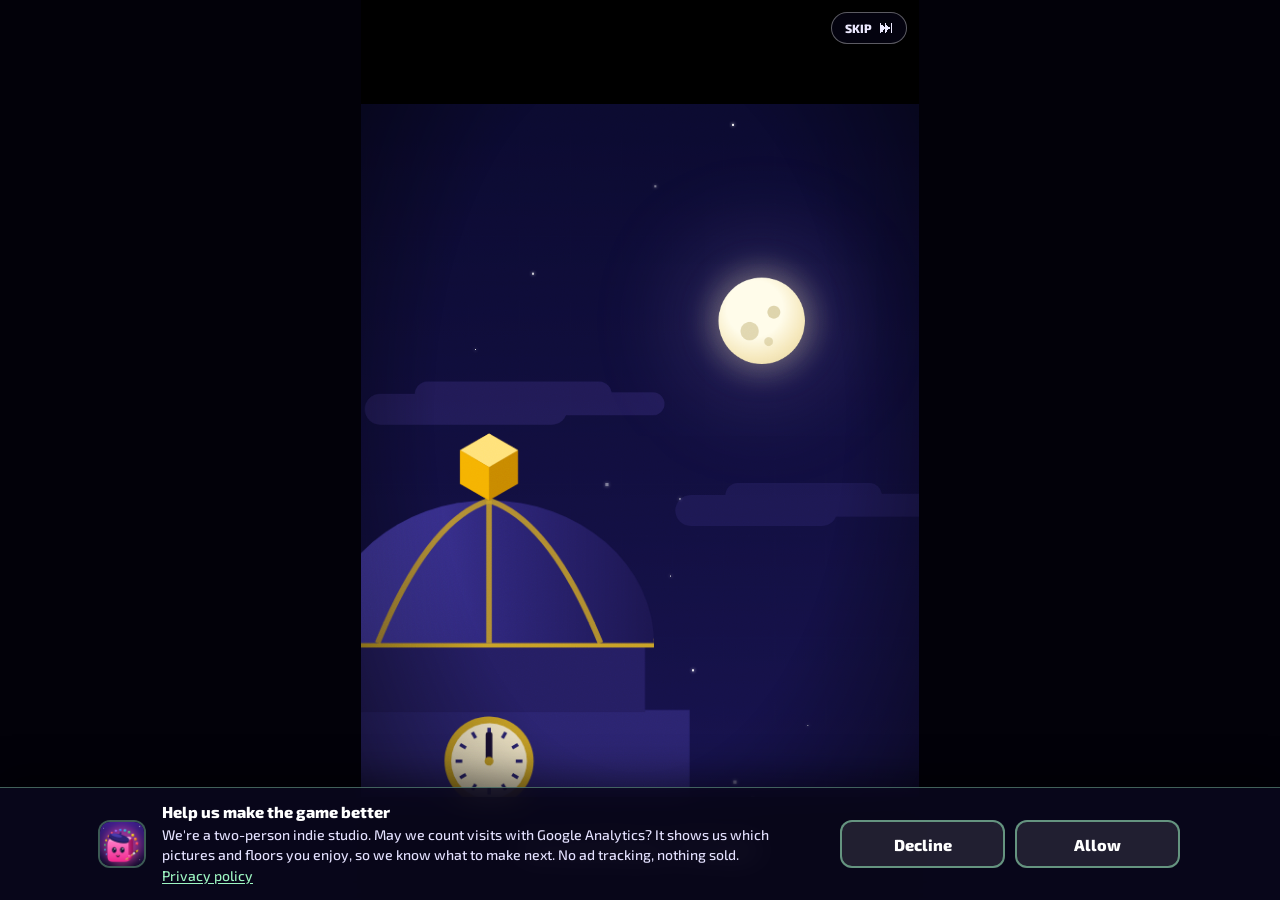
==== commit a2e7d863: "Site and web game from the game at e2c2f0fc (anonymous visit counter, privacy «Visit counter»; the w" ====
--- a/play/index.html
+++ b/play/index.html
@@ -42,7 +42,7 @@
   .cpc-b{grid-column:auto;width:340px}}
 </style>
 <div id="cpc" class="cpc" role="region" aria-label="Cookie settings" hidden><div class="cpc-in"><img class="cpc-i" src="../apple-touch-icon.png" alt="" width="44" height="44"><div><p class="cpc-t" data-t="consent.title">Help us make the game better</p><p><span data-t="consent.text">We're a two-person indie studio. May we count visits with Google Analytics? It shows us which pictures and floors you enjoy, so we know what to make next. No ad tracking, nothing sold.</span> <a href="../privacy.html#analytics" target="_blank" rel="noopener" data-t="foot.privacy">Privacy policy</a></p></div><div class="cpc-b"><button type="button" data-cpc="denied" data-t="consent.decline">Decline</button><button type="button" data-cpc="granted" data-t="consent.allow">Allow</button></div></div></div>
-<script>window.__cubepixConsent = {"id":"G-SGZ9EJ8RJY","mode":"play","S":{"en":{"consent.title":"Help us make the game better","consent.text":"We're a two-person indie studio. May we count visits with Google Analytics? It shows us which pictures and floors you enjoy, so we know what to make next. No ad tracking, nothing sold.","consent.allow":"Allow","consent.decline":"Decline","consent.settings":"Cookie settings","foot.privacy":"Privacy policy"},"uk":{"consent.title":"Допоможи нам зробити гру кращою","consent.text":"Ми — інді-студія з двох людей. Можна рахувати відвідування через Google Analytics? Так ми бачимо, які картини й поверхи вам подобаються, і знаємо, що робити далі. Без рекламного стеження, нічого не продаємо.","consent.allow":"Дозволити","consent.decline":"Відхилити","consent.settings":"Налаштування cookie","foot.privacy":"Політика конфіденційності"},"id":{"consent.title":"Bantu kami membuat gim ini lebih baik","consent.text":"Kami studio indie berisi dua orang. Bolehkah kami menghitung kunjungan dengan Google Analytics? Ini menunjukkan lukisan dan lantai mana yang kamu suka, jadi kami tahu apa yang harus dibuat berikutnya. Tanpa pelacakan iklan, tidak ada yang dijual.","consent.allow":"Izinkan","consent.decline":"Tolak","consent.settings":"Pengaturan cookie","foot.privacy":"Kebijakan privasi"},"de":{"consent.title":"Hilf uns, das Spiel besser zu machen","consent.text":"Wir sind ein Indie-Studio aus zwei Leuten. Dürfen wir Besuche mit Google Analytics zählen? So sehen wir, welche Gemälde und Etagen dir gefallen, und wissen, was wir als Nächstes bauen. Kein Werbe-Tracking, es wird nichts verkauft.","consent.allow":"Erlauben","consent.decline":"Ablehnen","consent.settings":"Cookie-Einstellungen","foot.privacy":"Datenschutzerklärung"},"es":{"consent.title":"Ayúdanos a mejorar el juego","consent.text":"Somos un estudio indie de dos personas. ¿Podemos contar las visitas con Google Analytics? Nos muestra qué cuadros y pisos te encantan, así sabemos qué hacer después. Sin seguimiento publicitario, no vendemos nada.","consent.allow":"Permitir","consent.decline":"Rechazar","consent.settings":"Configuración de cookies","foot.privacy":"Política de privacidad"},"fr":{"consent.title":"Aide-nous à améliorer le jeu","consent.text":"Nous sommes un studio indé de deux personnes. Pouvons-nous compter les visites avec Google Analytics ? Cela nous montre quels tableaux et étages tu aimes, pour savoir quoi créer ensuite. Aucun suivi publicitaire, rien n'est vendu.","consent.allow":"Autoriser","consent.decline":"Refuser","consent.settings":"Paramètres des cookies","foot.privacy":"Politique de confidentialité"},"it":{"consent.title":"Aiutaci a migliorare il gioco","consent.text":"Siamo uno studio indie di due persone. Possiamo contare le visite con Google Analytics? Ci mostra quali quadri e piani ami, così sappiamo cosa fare dopo. Nessun tracciamento pubblicitario, non vendiamo nulla.","consent.allow":"Consenti","consent.decline":"Rifiuta","consent.settings":"Impostazioni cookie","foot.privacy":"Informativa sulla privacy"},"nl":{"consent.title":"Help ons de game beter te maken","consent.text":"We zijn een indiestudio van twee mensen. Mogen we bezoeken tellen met Google Analytics? Zo zien we welke schilderijen en verdiepingen je geweldig vindt en weten we wat we hierna moeten maken. Geen advertentietracking, er wordt niets verkocht.","consent.allow":"Toestaan","consent.decline":"Weigeren","consent.settings":"Cookie-instellingen","foot.privacy":"Privacybeleid"},"pl":{"consent.title":"Pomóż nam ulepszyć grę","consent.text":"Jesteśmy dwuosobowym studiem indie. Czy możemy liczyć odwiedziny w Google Analytics? Pokazuje nam, które obrazy i piętra lubisz, więc wiemy, co zrobić dalej. Bez śledzenia dla reklam, niczego nie sprzedajemy.","consent.allow":"Zezwól","consent.decline":"Odrzuć","consent.settings":"Ustawienia ciasteczek","foot.privacy":"Polityka prywatności"},"pt":{"consent.title":"Ajude-nos a melhorar o jogo","consent.text":"Somos um estúdio indie de duas pessoas. Podemos contar as visitas com o Google Analytics? Ele mostra quais pinturas e andares você ama, assim sabemos o que fazer em seguida. Sem rastreamento de anúncios, nada é vendido.","consent.allow":"Permitir","consent.decline":"Recusar","consent.settings":"Configurações de cookies","foot.privacy":"Política de privacidade"},"vi":{"consent.title":"Giúp chúng mình làm game tốt hơn","consent.text":"Bọn mình là studio indie hai người. Bọn mình đếm lượt truy cập bằng Google Analytics được không? Nó cho biết bạn thích bức tranh và tầng nào, để bọn mình biết nên làm gì tiếp theo. Không theo dõi quảng cáo, không bán gì cả.","consent.allow":"Cho phép","consent.decline":"Từ chối","consent.settings":"Cài đặt cookie","foot.privacy":"Chính sách quyền riêng tư"},"tr":{"consent.title":"Oyunu daha iyi yapmamıza yardım et","consent.text":"İki kişilik bir indie stüdyoyuz. Ziyaretleri Google Analytics ile sayabilir miyiz? Hangi tabloları ve katları sevdiğini gösteriyor, böylece sırada ne yapacağımızı biliyoruz. Reklam takibi yok, hiçbir şey satılmıyor.","consent.allow":"İzin ver","consent.decline":"Reddet","consent.settings":"Çerez ayarları","foot.privacy":"Gizlilik politikası"},"ko":{"consent.title":"게임을 더 좋게 만들 수 있도록 도와주세요","consent.text":"저희는 두 명이 만드는 인디 스튜디오예요. Google Analytics로 방문 수를 세어도 될까요? 어떤 명화와 층을 좋아하시는지 알 수 있어서 다음에 무엇을 만들지 알 수 있어요. 광고 추적은 없고, 아무것도 판매하지 않아요.","consent.allow":"허용","consent.decline":"거부","consent.settings":"쿠키 설정","foot.privacy":"개인정보처리방침"},"ja":{"consent.title":"ゲームをもっと良くするためにご協力ください","consent.text":"私たちは2人だけのインディースタジオです。Google Analytics で訪問数を数えてもいいですか？どの名画とフロアが好きか分かるので、次に何を作るか決められます。広告のトラッキングはなく、何も販売しません。","consent.allow":"許可する","consent.decline":"拒否する","consent.settings":"Cookie 設定","foot.privacy":"プライバシーポリシー"},"zh-TW":{"consent.title":"幫我們把遊戲做得更好","consent.text":"我們是一個兩人的獨立工作室。可以用 Google Analytics 統計造訪次數嗎？它能告訴我們你喜歡哪些名畫和樓層，這樣就知道接下來該做什麼。不做廣告追蹤，也不販售任何東西。","consent.allow":"允許","consent.decline":"拒絕","consent.settings":"Cookie 設定","foot.privacy":"隱私權政策"},"af":{"consent.title":"Help ons om die speletjie beter te maak","consent.text":"Ons is 'n indie-ateljee van twee mense. Mag ons besoeke met Google Analytics tel? Dit wys ons watter skilderye en verdiepings jy mooi vind, sodat ons weet wat om volgende te maak. Geen advertensie-opsporing nie, niks word verkoop nie.","consent.allow":"Laat toe","consent.decline":"Weier","consent.settings":"Koekie-instellings","foot.privacy":"Privaatheidsbeleid"},"am":{"consent.title":"ጨዋታውን የተሻለ እንድናደርግ እርዳን","consent.text":"እኛ ሁለት ሰዎች ብቻ ያለን ኢንዲ ስቱዲዮ ነን። ጉብኝቶችን በGoogle Analytics መቁጠር እንችላለን? የትኞቹን ሥዕሎችና ፎቆች እንደምትወዱ ያሳየናል፤ ስለዚህ ቀጥሎ ምን መሥራት እንዳለብን እናውቃለን። የማስታወቂያ ክትትል የለም፣ ምንም አይሸጥም።","consent.allow":"ፍቀድ","consent.decline":"አትፍቀድ","consent.settings":"የኩኪ ቅንብሮች","foot.privacy":"የግላዊነት ፖሊሲ"},"ar":{"consent.title":"ساعدنا في تحسين اللعبة","consent.text":"نحن استوديو مستقل صغير من شخصين. هل يمكننا احتساب الزيارات عبر Google Analytics؟ فهو يُظهر لنا اللوحات والطوابق التي تحبّها، لنعرف ماذا نصنع بعد ذلك. بلا تتبّع إعلاني، ولا نبيع شيئًا.","consent.allow":"السماح","consent.decline":"رفض","consent.settings":"إعدادات ملفات تعريف الارتباط","foot.privacy":"سياسة الخصوصية"},"as":{"consent.title":"খেলাটো আৰু ভাল কৰিবলৈ আমাক সহায় কৰক","consent.text":"আমি দুজন মানুহৰ এটা ইণ্ডি ষ্টুডিঅ'। আমি Google Analytics ৰে ভিজিট গণনা কৰিব পাৰোনে? ইয়াৰ দ্বাৰা আপুনি কোনবোৰ চিত্ৰ আৰু মহলা ভাল পায় সেয়া জানিব পাৰোঁ, যাতে পৰৱৰ্তী সময়ত কি বনাব লাগে সেয়া জানিব পাৰোঁ। বিজ্ঞাপনৰ ট্ৰেকিং নাই, একো বিক্ৰী কৰা নহয়।","consent.allow":"অনুমতি দিয়া","consent.decline":"নাকচ কৰা","consent.settings":"কুকি ছেটিংছ","foot.privacy":"গোপনীয়তা নীতি"},"az":{"consent.title":"Oyunu daha yaxşı etməyimizə kömək et","consent.text":"Biz iki nəfərlik indi studiyayıq. Ziyarətləri Google Analytics ilə saya bilərikmi? Bu, hansı tabloları və mərtəbələri sevdiyini göstərir, beləcə sonra nə düzəltməyi bilirik. Reklam izləməsi yoxdur, heç nə satılmır.","consent.allow":"İcazə ver","consent.decline":"İmtina et","consent.settings":"Kuki ayarları","foot.privacy":"Məxfilik siyasəti"},"be":{"consent.title":"Дапамажы нам зрабіць гульню лепшай","consent.text":"Мы — індзі-студыя з двух чалавек. Можна лічыць наведванні праз Google Analytics? Так мы бачым, якія карціны і паверхі вам падабаюцца, і ведаем, што рабіць далей. Без рэкламнага сачэння, нічога не прадаём.","consent.allow":"Дазволіць","consent.decline":"Адхіліць","consent.settings":"Налады cookie","foot.privacy":"Палітыка прыватнасці"},"bg":{"consent.title":"Помогни ни да направим играта по-добра","consent.text":"Ние сме инди студио от двама души. Може ли да броим посещенията с Google Analytics? Така виждаме кои картини и етажи обичаш и знаем какво да направим следващо. Без рекламно проследяване, нищо не продаваме.","consent.allow":"Разреши","consent.decline":"Откажи","consent.settings":"Настройки за бисквитки","foot.privacy":"Политика за поверителност"},"bn":{"consent.title":"গেমটিকে আরও ভালো করতে আমাদের সাহায্য করো","consent.text":"আমরা দুজনের একটি ইন্ডি স্টুডিও। Google Analytics দিয়ে কি আমরা ভিজিট গুনতে পারি? এতে বুঝতে পারি তুমি কোন ছবি আর তলাগুলো ভালোবাসো, যাতে পরের বার কী বানাতে হবে জানি। বিজ্ঞাপনের ট্র্যাকিং নেই, কিছুই বিক্রি হয় না।","consent.allow":"অনুমতি দাও","consent.decline":"প্রত্যাখ্যান করো","consent.settings":"কুকি সেটিংস","foot.privacy":"প্রাইভেসি পলিসি"},"bs":{"consent.title":"Pomozi nam da igru učinimo boljom","consent.text":"Mi smo indie studio od dvije osobe. Smijemo li brojati posjete putem Google Analytics? Tako vidimo koje slike i spratove voliš, pa znamo šta dalje praviti. Bez praćenja radi reklama, ništa ne prodajemo.","consent.allow":"Dozvoli","consent.decline":"Odbij","consent.settings":"Postavke kolačića","foot.privacy":"Politika privatnosti"},"ca":{"consent.title":"Ajuda'ns a fer el joc millor","consent.text":"Som un estudi indie de dues persones. Podem comptar les visites amb Google Analytics? Ens mostra quins quadres i plantes t'encanten, així sabem què fer després. Sense seguiment publicitari, no venem res.","consent.allow":"Permet","consent.decline":"Rebutja","consent.settings":"Configuració de galetes","foot.privacy":"Política de privadesa"},"cs":{"consent.title":"Pomoz nám udělat hru lepší","consent.text":"Jsme dvoučlenné nezávislé studio. Můžeme počítat návštěvy pomocí Google Analytics? Ukáže nám, které obrazy a patra tě baví, takže víme, co vyrobit příště. Žádné sledování pro reklamu, nic neprodáváme.","consent.allow":"Povolit","consent.decline":"Odmítnout","consent.settings":"Nastavení cookies","foot.privacy":"Zásady ochrany osobních údajů"},"da":{"consent.title":"Hjælp os med at gøre spillet bedre","consent.text":"Vi er et indiestudie med to personer. Må vi tælle besøg med Google Analytics? Det viser os, hvilke malerier og etager du elsker, så vi ved, hvad vi skal lave næste gang. Ingen annoncesporing, intet bliver solgt.","consent.allow":"Tillad","consent.decline":"Afvis","consent.settings":"Cookieindstillinger","foot.privacy":"Privatlivspolitik"},"el":{"consent.title":"Βοήθησέ μας να κάνουμε το παιχνίδι καλύτερο","consent.text":"Είμαστε ένα ανεξάρτητο στούντιο δύο ατόμων. Μπορούμε να μετράμε τις επισκέψεις με το Google Analytics; Μας δείχνει ποιους πίνακες και ορόφους αγαπάς, ώστε να ξέρουμε τι να φτιάξουμε μετά. Χωρίς διαφημιστική παρακολούθηση, δεν πουλάμε τίποτα.","consent.allow":"Αποδοχή","consent.decline":"Απόρριψη","consent.settings":"Ρυθμίσεις cookie","foot.privacy":"Πολιτική απορρήτου"},"et":{"consent.title":"Aita meil mängu paremaks teha","consent.text":"Oleme kahe inimese indiistuudio. Kas tohime külastusi Google Analyticsiga lugeda? See näitab, millised maalid ja korrused sulle meeldivad, et teaksime, mida järgmisena teha. Reklaamijälgimist pole, midagi ei müüda.","consent.allow":"Luba","consent.decline":"Keeldu","consent.settings":"Küpsiste seaded","foot.privacy":"Privaatsuspoliitika"},"eu":{"consent.title":"Lagun iezaguzu jokoa hobetzen","consent.text":"Bi pertsonako estudio indie bat gara. Bisitak Google Analytics-ekin zenbatu ditzakegu? Zer margolan eta solairu maite dituzun erakusten digu, hurrengo zer egin jakiteko. Iragarkien jarraipenik ez, ez dugu ezer saltzen.","consent.allow":"Baimendu","consent.decline":"Ukatu","consent.settings":"Cookien ezarpenak","foot.privacy":"Pribatutasun-politika"},"fa":{"consent.title":"به ما کمک کن بازی را بهتر کنیم","consent.text":"ما یک استودیوی مستقل دونفره‌ایم. می‌توانیم بازدیدها را با Google Analytics بشماریم؟ این به ما نشان می‌دهد کدام نقاشی‌ها و طبقه‌ها را دوست داری تا بدانیم بعداً چه بسازیم. بدون ردیابی تبلیغاتی و بدون فروش هیچ چیز.","consent.allow":"اجازه بده","consent.decline":"رد کن","consent.settings":"تنظیمات کوکی","foot.privacy":"سیاست حریم خصوصی"},"fi":{"consent.title":"Auta meitä tekemään pelistä parempi","consent.text":"Olemme kahden hengen indiestudio. Saammeko laskea käynnit Google Analyticsilla? Se näyttää, mitkä maalaukset ja kerrokset rakastat, joten tiedämme, mitä tehdä seuraavaksi. Ei mainosseurantaa, mitään ei myydä.","consent.allow":"Salli","consent.decline":"Hylkää","consent.settings":"Evästeasetukset","foot.privacy":"Tietosuojakäytäntö"},"fil":{"consent.title":"Tulungan mo kaming pagandahin ang laro","consent.text":"Isa kaming indie studio na may dalawang tao. Puwede ba naming bilangin ang mga bisita gamit ang Google Analytics? Ipinapakita nito kung aling mga painting at palapag ang gusto mo, para alam namin kung ano ang gagawin sa susunod. Walang ad tracking, walang ibinebenta.","consent.allow":"Payagan","consent.decline":"Tanggihan","consent.settings":"Mga setting ng cookie","foot.privacy":"Patakaran sa privacy"},"gl":{"consent.title":"Axúdanos a mellorar o xogo","consent.text":"Somos un estudo indie de dúas persoas. Podemos contar as visitas con Google Analytics? Móstranos que cadros e andares che encantan, así sabemos que facer despois. Sen seguimento publicitario, non vendemos nada.","consent.allow":"Permitir","consent.decline":"Rexeitar","consent.settings":"Configuración de cookies","foot.privacy":"Política de privacidade"},"gu":{"consent.title":"રમતને વધુ સારી બનાવવામાં અમારી મદદ કરો","consent.text":"અમે બે જણનો ઇન્ડી સ્ટુડિયો છીએ. શું અમે Google Analytics વડે મુલાકાતો ગણી શકીએ? તેનાથી ખબર પડે છે કે તમને કયા ચિત્રો અને માળ ગમે છે, જેથી આગળ શું બનાવવું તે અમે જાણી શકીએ. જાહેરાત માટે ટ્રેકિંગ નથી, કંઈ વેચાતું નથી.","consent.allow":"મંજૂરી આપ","consent.decline":"નકાર","consent.settings":"કૂકી સેટિંગ્સ","foot.privacy":"ગોપનીયતા નીતિ"},"ha":{"consent.title":"Ka taimaka mana mu inganta wasan","consent.text":"Mu ɗakin studiyo ne na indie na mutum biyu. Za mu iya ƙirga ziyara da Google Analytics? Yana nuna mana waɗanne zane-zane da benaye kake so, don mu san abin da za mu yi na gaba. Babu bin diddigin talla, ba mu sayar da komai.","consent.allow":"Yarda","consent.decline":"Ƙi","consent.settings":"Saitunan kukis","foot.privacy":"Manufar sirri"},"he":{"consent.title":"עזרו לנו לשפר את המשחק","consent.text":"אנחנו סטודיו עצמאי של שני אנשים. אפשר לספור ביקורים עם Google Analytics? זה מראה לנו אילו ציורים וקומות אתם אוהבים, ככה נדע מה ליצור הלאה. בלי מעקב פרסומי, ואנחנו לא מוכרים כלום.","consent.allow":"אישור","consent.decline":"דחייה","consent.settings":"הגדרות עוגיות","foot.privacy":"מדיניות פרטיות"},"hi":{"consent.title":"गेम को बेहतर बनाने में हमारी मदद करो","consent.text":"हम दो लोगों का एक इंडी स्टूडियो हैं। क्या हम Google Analytics से विज़िट गिन सकते हैं? इससे पता चलता है कि तुम्हें कौन-सी पेंटिंग्स और मंज़िलें पसंद हैं, ताकि हम जान सकें आगे क्या बनाना है। विज्ञापन के लिए कोई ट्रैकिंग नहीं, कुछ भी बेचा नहीं जाता।","consent.allow":"अनुमति दो","consent.decline":"मना करो","consent.settings":"कुकी सेटिंग्स","foot.privacy":"प्राइवेसी पॉलिसी"},"hr":{"consent.title":"Pomozi nam da igru učinimo boljom","consent.text":"Mi smo indie studio od dvoje ljudi. Smijemo li brojati posjete putem Google Analytics? Tako vidimo koje slike i katove voliš pa znamo što dalje napraviti. Bez praćenja za oglase, ništa ne prodajemo.","consent.allow":"Dopusti","consent.decline":"Odbij","consent.settings":"Postavke kolačića","foot.privacy":"Pravila o privatnosti"},"hu":{"consent.title":"Segíts, hogy jobbá tegyük a játékot","consent.text":"Egy kétfős indie stúdió vagyunk. Megszámolhatjuk a látogatásokat a Google Analyticsszel? Megmutatja, mely festményeket és emeleteket szereted, így tudjuk, mit készítsünk legközelebb. Nincs hirdetéskövetés, semmit sem adunk el.","consent.allow":"Engedélyezés","consent.decline":"Elutasítás","consent.settings":"Sütibeállítások","foot.privacy":"Adatvédelmi tájékoztató"},"hy":{"consent.title":"Օգնիր մեզ դարձնել խաղը ավելի լավը","consent.text":"Մենք երկու հոգանոց ինդի ստուդիա ենք։ Կարո՞ղ ենք հաշվել այցերը Google Analytics-ով։ Այն ցույց է տալիս՝ որ կտավներն ու հարկերն ես սիրում, որպեսզի իմանանք՝ հաջորդը ինչ պատրաստել։ Ոչ մի գովազդային հետևում, ոչինչ չենք վաճառում։","consent.allow":"Թույլատրել","consent.decline":"Մերժել","consent.settings":"Քուքիների կարգավորումներ","foot.privacy":"Գաղտնիության քաղաքականություն"},"ig":{"consent.title":"Nyere anyị aka ime ka egwuregwu a dịkwuo mma","consent.text":"Anyị bụ studio indie nke mmadụ abụọ. Anyị nwere ike ịgụta nleta site na Google Analytics? Ọ na-egosi anyị ihe osise na okpukpu ndị ị hụrụ n'anya, ka anyị mara ihe anyị ga-eme n'ọdịnihu. Enweghị nsochi mgbasa ozi, anyị adịghị ere ihe ọbụla.","consent.allow":"Kwe","consent.decline":"Jụ","consent.settings":"Ntọala kuki","foot.privacy":"Iwu nzuzo"},"is":{"consent.title":"Hjálpaðu okkur að gera leikinn betri","consent.text":"Við erum tveggja manna indie-stúdíó. Megum við telja heimsóknir með Google Analytics? Það sýnir okkur hvaða málverk og hæðir þú elskar svo við vitum hvað við eigum að gera næst. Engin auglýsingarakning, ekkert er selt.","consent.allow":"Leyfa","consent.decline":"Hafna","consent.settings":"Vafrakökustillingar","foot.privacy":"Persónuverndarstefna"},"ka":{"consent.title":"დაგვეხმარე, თამაში უკეთესი გავხადოთ","consent.text":"ჩვენ ორკაციანი ინდი სტუდია ვართ. შეგვიძლია ვიზიტები Google Analytics-ით დავთვალოთ? ის გვიჩვენებს, რომელი ნახატები და სართულები გიყვარს, რომ ვიცოდეთ, შემდეგ რა გავაკეთოთ. რეკლამისთვის თვალთვალი არ არის, არაფერს ვყიდით.","consent.allow":"დაშვება","consent.decline":"უარყოფა","consent.settings":"ქუქიების პარამეტრები","foot.privacy":"კონფიდენციალურობის პოლიტიკა"},"kk":{"consent.title":"Ойынды жақсартуға көмектес","consent.text":"Біз екі адамнан тұратын инди-студиямыз. Кіруді Google Analytics арқылы санауға бола ма? Ол сенің қандай суреттер мен қабаттарды ұнататыныңды көрсетеді, сонда келесіде не жасайтынымызды білеміз. Жарнамалық бақылау жоқ, ештеңе сатпаймыз.","consent.allow":"Рұқсат беру","consent.decline":"Бас тарту","consent.settings":"Cookie параметрлері","foot.privacy":"Құпиялық саясаты"},"km":{"consent.title":"ជួយយើងធ្វើឱ្យហ្គេមកាន់តែល្អ","consent.text":"យើងជាស្ទូឌីយោឯករាជ្យដែលមានគ្នាពីរនាក់។ តើយើងអាចរាប់ចំនួនអ្នកចូលមើលដោយប្រើ Google Analytics បានទេ? វាបង្ហាញយើងថាអ្នកចូលចិត្តគំនូរនិងជាន់ណា ដើម្បីឱ្យយើងដឹងថាត្រូវបង្កើតអ្វីបន្ទាប់។ គ្មានការតាមដានដើម្បីផ្សព្វផ្សាយ ហើយយើងមិនលក់អ្វីទាំងអស់។","consent.allow":"អនុញ្ញាត","consent.decline":"បដិសេធ","consent.settings":"ការកំណត់ខូគី","foot.privacy":"គោលការណ៍ឯកជនភាព"},"kn":{"consent.title":"ಆಟವನ್ನು ಇನ್ನಷ್ಟು ಉತ್ತಮಗೊಳಿಸಲು ನಮಗೆ ಸಹಾಯ ಮಾಡಿ","consent.text":"ನಾವು ಇಬ್ಬರ ಇಂಡೀ ಸ್ಟುಡಿಯೋ. Google Analytics ಮೂಲಕ ಭೇಟಿಗಳನ್ನು ಎಣಿಸಬಹುದೇ? ನಿಮಗೆ ಯಾವ ವರ್ಣಚಿತ್ರಗಳು ಮತ್ತು ಮಹಡಿಗಳು ಇಷ್ಟ ಎಂದು ಇದು ತೋರಿಸುತ್ತದೆ, ಹಾಗಾಗಿ ಮುಂದೆ ಏನು ಮಾಡಬೇಕೆಂದು ನಮಗೆ ತಿಳಿಯುತ್ತದೆ. ಜಾಹೀರಾತು ಟ್ರ್ಯಾಕಿಂಗ್ ಇಲ್ಲ, ಏನನ್ನೂ ಮಾರುವುದಿಲ್ಲ.","consent.allow":"ಅನುಮತಿಸು","consent.decline":"ನಿರಾಕರಿಸು","consent.settings":"ಕುಕೀ ಸೆಟ್ಟಿಂಗ್‌ಗಳು","foot.privacy":"ಗೌಪ್ಯತಾ ನೀತಿ"},"ky":{"consent.title":"Оюнду жакшыртууга жардам бер","consent.text":"Биз эки кишилик инди-студиябыз. Келүүлөрдү Google Analytics менен санасак болобу? Ал сага кайсы сүрөттөр менен кабаттар жагарын көрсөтөт, ошондо кийинки жолу эмне жасоону билебиз. Жарнамалык көз салуу жок, эч нерсе сатпайбыз.","consent.allow":"Уруксат берүү","consent.decline":"Баш тартуу","consent.settings":"Cookie жөндөөлөрү","foot.privacy":"Купуялуулук саясаты"},"lo":{"consent.title":"ຊ່ວຍພວກເຮົາເຮັດໃຫ້ເກມດີຂຶ້ນ","consent.text":"ພວກເຮົາເປັນສະຕູດິໂອອິນດີ້ທີ່ມີສອງຄົນ. ພວກເຮົານັບຈຳນວນຜູ້ເຂົ້າຊົມດ້ວຍ Google Analytics ໄດ້ບໍ? ມັນຊ່ວຍໃຫ້ເຫັນວ່າເຈົ້າມັກພາບແຕ້ມແລະຊັ້ນໃດ ເພື່ອໃຫ້ພວກເຮົາຮູ້ວ່າຄວນເຮັດຫຍັງຕໍ່. ບໍ່ມີການຕິດຕາມເພື່ອໂຄສະນາ ແລະ ບໍ່ຂາຍຫຍັງເລີຍ.","consent.allow":"ອະນຸຍາດ","consent.decline":"ປະຕິເສດ","consent.settings":"ການຕັ້ງຄ່າຄຸກກີ້","foot.privacy":"ນະໂຍບາຍຄວາມເປັນສ່ວນຕົວ"},"lt":{"consent.title":"Padėk mums padaryti žaidimą geresnį","consent.text":"Esame dviejų žmonių indie studija. Ar galime skaičiuoti apsilankymus su Google Analytics? Jis parodo, kurie paveikslai ir aukštai tau patinka, ir mes žinome, ką kurti toliau. Jokio reklamos sekimo, nieko neparduodame.","consent.allow":"Leisti","consent.decline":"Atmesti","consent.settings":"Slapukų nustatymai","foot.privacy":"Privatumo politika"},"lv":{"consent.title":"Palīdzi mums padarīt spēli labāku","consent.text":"Esam divu cilvēku indie studija. Vai drīkstam skaitīt apmeklējumus ar Google Analytics? Tas parāda, kuras gleznas un stāvi tev patīk, lai zinām, ko veidot tālāk. Nekādas reklāmas izsekošanas, neko nepārdodam.","consent.allow":"Atļaut","consent.decline":"Noraidīt","consent.settings":"Sīkdatņu iestatījumi","foot.privacy":"Privātuma politika"},"mk":{"consent.title":"Помогни ни да ја направиме играта подобра","consent.text":"Ние сме инди студио од двајца луѓе. Смееме ли да ги броиме посетите со Google Analytics? Така гледаме кои слики и катови ги сакаш и знаеме што да направиме следно. Без рекламно следење, ништо не продаваме.","consent.allow":"Дозволи","consent.decline":"Одбиј","consent.settings":"Поставки за колачиња","foot.privacy":"Политика за приватност"},"ml":{"consent.title":"ഗെയിം കൂടുതൽ മികച്ചതാക്കാൻ ഞങ്ങളെ സഹായിക്കൂ","consent.text":"ഞങ്ങൾ രണ്ടുപേരുള്ള ഒരു ഇൻഡി സ്റ്റുഡിയോയാണ്. Google Analytics ഉപയോഗിച്ച് സന്ദർശനങ്ങൾ എണ്ണാമോ? നിങ്ങൾക്ക് ഏതൊക്കെ ചിത്രങ്ങളും നിലകളും ഇഷ്ടമാണെന്ന് ഇത് കാണിക്കും, അങ്ങനെ അടുത്തതായി എന്ത് ഉണ്ടാക്കണമെന്ന് ഞങ്ങൾക്ക് അറിയാം. പരസ്യ ട്രാക്കിംഗ് ഇല്ല, ഒന്നും വിൽക്കുന്നില്ല.","consent.allow":"അനുവദിക്കുക","consent.decline":"നിരസിക്കുക","consent.settings":"കുക്കി ക്രമീകരണങ്ങൾ","foot.privacy":"സ്വകാര്യതാ നയം"},"mn":{"consent.title":"Тоглоомыг илүү сайн болгоход тусал","consent.text":"Бид хоёр хүний инди студи. Зочилсон тоог Google Analytics-аар тоолж болох уу? Энэ нь танд ямар уран зураг, давхар таалагддагийг харуулдаг тул дараа нь юу хийхээ мэднэ. Сурталчилгааны хяналт байхгүй, юу ч зардаггүй.","consent.allow":"Зөвшөөрөх","consent.decline":"Татгалзах","consent.settings":"Күүкийн тохиргоо","foot.privacy":"Нууцлалын бодлого"},"mr":{"consent.title":"गेम अधिक चांगला करण्यासाठी आम्हाला मदत करा","consent.text":"आम्ही दोन जणांचा इंडी स्टुडिओ आहोत. आम्ही Google Analytics ने भेटी मोजू शकतो का? तुम्हाला कोणती चित्रे आणि मजले आवडतात ते यातून कळते, म्हणजे पुढे काय बनवायचे ते आम्हाला समजते. जाहिरातींसाठी ट्रॅकिंग नाही, काहीही विकले जात नाही.","consent.allow":"परवानगी दे","consent.decline":"नाकार","consent.settings":"कुकी सेटिंग्ज","foot.privacy":"प्रायव्हसी पॉलिसी"},"ms":{"consent.title":"Bantu kami menjadikan permainan ini lebih baik","consent.text":"Kami studio indie yang terdiri daripada dua orang. Bolehkah kami mengira lawatan dengan Google Analytics? Ia menunjukkan lukisan dan tingkat mana yang anda suka, jadi kami tahu apa yang perlu dibuat seterusnya. Tiada penjejakan iklan, tiada apa dijual.","consent.allow":"Benarkan","consent.decline":"Tolak","consent.settings":"Tetapan kuki","foot.privacy":"Dasar privasi"},"my":{"consent.title":"ဂိမ်းကို ပိုကောင်းအောင် ကူညီပေးပါ","consent.text":"ကျွန်ုပ်တို့သည် နှစ်ယောက်တည်းရှိသော အင်ဒီစတူဒီယို ဖြစ်ပါသည်။ Google Analytics ဖြင့် ဝင်ရောက်မှုများကို ရေတွက်ခွင့်ပြုနိုင်မလား။ သင်နှစ်သက်သော ပန်းချီကားများနှင့် အထပ်များကို ပြပေးသဖြင့် နောက်ထပ် ဘာလုပ်ရမည်ကို သိနိုင်ပါသည်။ ကြော်ငြာခြေရာခံခြင်း မရှိပါ၊ ဘာမျှ မရောင်းပါ။","consent.allow":"ခွင့်ပြုရန်","consent.decline":"ငြင်းပယ်ရန်","consent.settings":"ကွတ်ကီး ဆက်တင်များ","foot.privacy":"ကိုယ်ရေးလုံခြုံမှု မူဝါဒ"},"nb":{"consent.title":"Hjelp oss å gjøre spillet bedre","consent.text":"Vi er et indiestudio med to personer. Kan vi telle besøk med Google Analytics? Det viser oss hvilke malerier og etasjer du elsker, så vi vet hva vi skal lage videre. Ingen annonsesporing, ingenting selges.","consent.allow":"Tillat","consent.decline":"Avslå","consent.settings":"Innstillinger for informasjonskapsler","foot.privacy":"Personvernerklæring"},"ne":{"consent.title":"खेललाई अझ राम्रो बनाउन हामीलाई मद्दत गर","consent.text":"हामी दुई जनाको इन्डी स्टुडियो हौँ। के हामी Google Analytics बाट भ्रमण गन्न सक्छौँ? तिमीलाई कुन चित्र र तल्लाहरू मन पर्छन् भन्ने यसले देखाउँछ, ताकि अब के बनाउने भन्ने हामी जान्न सकौँ। विज्ञापनका लागि ट्र्याकिङ छैन, केही बेचिँदैन।","consent.allow":"अनुमति देऊ","consent.decline":"अस्वीकार गर","consent.settings":"कुकी सेटिङ","foot.privacy":"गोपनीयता नीति"},"om":{"consent.title":"Taphicha fooyyessuuf nu gargaari","consent.text":"Nuti istudiyoo indii nama lamaa dha. Daawwannaa Google Analytics'n lakkaa'uu dandeenyaa? Fakkiiwwanii fi darbiiwwan ati jaallattu nutti agarsiisa, kanaaf itti aanee maal hojjechuu akka qabnu beekna. Hordoffiin beeksisaa hin jiru, homaa hin gurguru.","consent.allow":"Hayyami","consent.decline":"Didi","consent.settings":"Qindaa'ina kuukii","foot.privacy":"Imaammata dhuunfaa"},"or":{"consent.title":"ଖେଳକୁ ଆହୁରି ଭଲ କରିବାରେ ଆମକୁ ସାହାଯ୍ୟ କର","consent.text":"ଆମେ ଦୁଇ ଜଣଙ୍କର ଏକ ଇଣ୍ଡି ଷ୍ଟୁଡିଓ। ଆମେ Google Analytics ସହ ଭିଜିଟ ଗଣିପାରିବୁ କି? ତୁମେ କେଉଁ ଚିତ୍ର ଓ ମହଲା ଭଲ ପାଅ ତାହା ଏହା ଦେଖାଏ, ଯାହା ଫଳରେ ପରେ କ'ଣ ତିଆରି କରିବୁ ଜାଣିପାରିବୁ। ବିଜ୍ଞାପନ ଟ୍ରାକିଂ ନାହିଁ, କିଛି ବିକ୍ରି ହୁଏ ନାହିଁ।","consent.allow":"ଅନୁମତି ଦିଅ","consent.decline":"ପ୍ରତ୍ୟାଖ୍ୟାନ କର","consent.settings":"କୁକି ସେଟିଂସ୍","foot.privacy":"ଗୋପନୀୟତା ନୀତି"},"pa":{"consent.title":"ਗੇਮ ਨੂੰ ਹੋਰ ਵਧੀਆ ਬਣਾਉਣ ਵਿੱਚ ਸਾਡੀ ਮਦਦ ਕਰੋ","consent.text":"ਅਸੀਂ ਦੋ ਜਣਿਆਂ ਦਾ ਇੰਡੀ ਸਟੂਡੀਓ ਹਾਂ। ਕੀ ਅਸੀਂ Google Analytics ਨਾਲ ਵਿਜ਼ਿਟਾਂ ਗਿਣ ਸਕਦੇ ਹਾਂ? ਇਸ ਨਾਲ ਪਤਾ ਲੱਗਦਾ ਹੈ ਕਿ ਤੁਹਾਨੂੰ ਕਿਹੜੀਆਂ ਪੇਂਟਿੰਗਾਂ ਅਤੇ ਮੰਜ਼ਿਲਾਂ ਪਸੰਦ ਹਨ, ਤਾਂ ਜੋ ਅਸੀਂ ਜਾਣ ਸਕੀਏ ਕਿ ਅੱਗੇ ਕੀ ਬਣਾਉਣਾ ਹੈ। ਇਸ਼ਤਿਹਾਰਾਂ ਲਈ ਕੋਈ ਟ੍ਰੈਕਿੰਗ ਨਹੀਂ, ਕੁਝ ਵੀ ਵੇਚਿਆ ਨਹੀਂ ਜਾਂਦਾ।","consent.allow":"ਇਜਾਜ਼ਤ ਦਿਓ","consent.decline":"ਇਨਕਾਰ ਕਰੋ","consent.settings":"ਕੂਕੀ ਸੈਟਿੰਗਾਂ","foot.privacy":"ਪ੍ਰਾਈਵੇਸੀ ਨੀਤੀ"},"ps":{"consent.title":"زموږ سره مرسته وکړه چې لوبه ښه کړو","consent.text":"موږ د دوو کسانو خپلواکه سټوډیو یو. ایا موږ کولای شو لیدنې د Google Analytics په مرسته وشمېرو؟ دا موږ ته ښيي چې تاسو کومې نقاشۍ او پوړونه خوښوئ، تر څو پوه شو چې بل څه جوړ کړو. د اعلاناتو تعقیب نشته، هیڅ شی نه پلورو.","consent.allow":"اجازه ورکړه","consent.decline":"رد کړه","consent.settings":"د کوکي تنظیمات","foot.privacy":"د محرمیت تګلاره"},"ro":{"consent.title":"Ajută-ne să facem jocul mai bun","consent.text":"Suntem un studio indie format din două persoane. Putem număra vizitele cu Google Analytics? Ne arată ce tablouri și etaje îți plac, ca să știm ce să facem mai departe. Fără urmărire pentru reclame, nu vindem nimic.","consent.allow":"Permite","consent.decline":"Refuză","consent.settings":"Setări cookie-uri","foot.privacy":"Politica de confidențialitate"},"si":{"consent.title":"ක්‍රීඩාව වඩා හොඳ කරන්න අපට උදව් කරන්න","consent.text":"අපි දෙදෙනෙකුගෙන් යුත් ඉන්ඩි ස්ටුඩියෝවක්. Google Analytics මගින් නැරඹුම් ගණන් කරන්න පුළුවන්ද? ඔබ ප්‍රිය කරන සිතුවම් සහ මහල් මොනවාදැයි එයින් පෙනෙන නිසා ඊළඟට කුමක් හදන්නදැයි අපි දැනගන්නවා. දැන්වීම් සඳහා සොයා බැලීමක් නැත, කිසිවක් විකුණන්නේ නැත.","consent.allow":"ඉඩ දෙන්න","consent.decline":"ප්‍රතික්ෂේප කරන්න","consent.settings":"කුකී සැකසීම්","foot.privacy":"පෞද්ගලිකත්ව ප්‍රතිපත්තිය"},"sk":{"consent.title":"Pomôž nám spraviť hru lepšou","consent.text":"Sme dvojčlenné indie štúdio. Môžeme počítať návštevy cez Google Analytics? Ukáže nám, ktoré obrazy a poschodia miluješ, takže vieme, čo urobiť ďalej. Žiadne sledovanie pre reklamu, nič nepredávame.","consent.allow":"Povoliť","consent.decline":"Odmietnuť","consent.settings":"Nastavenia cookies","foot.privacy":"Zásady ochrany súkromia"},"sl":{"consent.title":"Pomagaj nam narediti igro boljšo","consent.text":"Smo dvočlansko indie studio. Ali lahko štejemo obiske z Google Analytics? Pokaže nam, katere slike in nadstropja imaš rad, zato vemo, kaj narediti naslednje. Brez sledenja za oglase, ničesar ne prodajamo.","consent.allow":"Dovoli","consent.decline":"Zavrni","consent.settings":"Nastavitve piškotkov","foot.privacy":"Pravilnik o zasebnosti"},"so":{"consent.title":"Naga caawi inaan ciyaarta ka dhigno mid ka wanaagsan","consent.text":"Waxaan nahay istuudiyo indie ah oo laba qof ah. Ma tirin karnaa booqashooyinka anagoo isticmaalaya Google Analytics? Waxay nagu tusinaysaa sawirrada iyo dabaqyada aad jeceshahay, si aan u ogaano waxa xiga ee aan sameyno. Raad-raac xayeysiis ma jiro, waxba ma iibino.","consent.allow":"Oggolow","consent.decline":"Diid","consent.settings":"Dejinta kukiyada","foot.privacy":"Siyaasadda asturnaanta"},"sq":{"consent.title":"Na ndihmo ta bëjmë lojën më të mirë","consent.text":"Jemi një studio indie me dy persona. A mund t'i numërojmë vizitat me Google Analytics? Na tregon cilat piktura dhe kate i do, që të dimë çfarë të bëjmë më pas. Pa gjurmim për reklama, nuk shesim asgjë.","consent.allow":"Lejo","consent.decline":"Refuzo","consent.settings":"Cilësimet e cookies","foot.privacy":"Politika e privatësisë"},"sr":{"consent.title":"Помози нам да игру учинимо бољом","consent.text":"Ми смо инди студио од двоје људи. Смемо ли да бројимо посете преко Google Analytics? Тако видимо које слике и спратове волиш, па знамо шта даље да направимо. Без праћења за огласе, ништа не продајемо.","consent.allow":"Дозволи","consent.decline":"Одбиј","consent.settings":"Подешавања колачића","foot.privacy":"Политика приватности"},"sv":{"consent.title":"Hjälp oss göra spelet bättre","consent.text":"Vi är en indiestudio med två personer. Får vi räkna besök med Google Analytics? Det visar oss vilka målningar och våningar du älskar, så vi vet vad vi ska göra härnäst. Ingen annonsspårning, inget säljs.","consent.allow":"Tillåt","consent.decline":"Avvisa","consent.settings":"Cookieinställningar","foot.privacy":"Integritetspolicy"},"sw":{"consent.title":"Tusaidie kuifanya mchezo kuwa bora","consent.text":"Sisi ni studio huru ya watu wawili. Je, tunaweza kuhesabu ziara kwa Google Analytics? Inatuonyesha michoro na ghorofa unazozipenda, ili tujue tutengeneze nini kinachofuata. Hakuna ufuatiliaji wa matangazo, hatuuzi chochote.","consent.allow":"Ruhusu","consent.decline":"Kataa","consent.settings":"Mipangilio ya vidakuzi","foot.privacy":"Sera ya faragha"},"ta":{"consent.title":"விளையாட்டை இன்னும் சிறப்பாக்க எங்களுக்கு உதவு","consent.text":"நாங்கள் இரண்டு பேர் கொண்ட இண்டி ஸ்டுடியோ. Google Analytics மூலம் வருகைகளை எண்ணலாமா? நீ எந்த ஓவியங்களையும் தளங்களையும் விரும்புகிறாய் என்பதை இது காட்டும், அதனால் அடுத்து என்ன உருவாக்குவது என்று தெரிந்துகொள்வோம். விளம்பரக் கண்காணிப்பு இல்லை, எதுவும் விற்கப்படுவதில்லை.","consent.allow":"அனுமதி","consent.decline":"மறு","consent.settings":"குக்கீ அமைப்புகள்","foot.privacy":"தனியுரிமைக் கொள்கை"},"te":{"consent.title":"గేమ్‌ను మరింత మెరుగుపరచడంలో మాకు సహాయం చేయండి","consent.text":"మేము ఇద్దరు వ్యక్తుల ఇండీ స్టూడియో. Google Analyticsతో సందర్శనలను లెక్కించవచ్చా? మీకు ఏ పెయింటింగ్స్, అంతస్తులు ఇష్టమో ఇది చూపిస్తుంది, అందువల్ల తర్వాత ఏం చేయాలో మాకు తెలుస్తుంది. ప్రకటనల ట్రాకింగ్ లేదు, ఏదీ అమ్మము.","consent.allow":"అనుమతించు","consent.decline":"తిరస్కరించు","consent.settings":"కుకీ సెట్టింగ్‌లు","foot.privacy":"ప్రైవసీ పాలసీ"},"tg":{"consent.title":"Ба мо кумак кун, ки бозиро беҳтар кунем","consent.text":"Мо студияи мустақили ду нафара ҳастем. Оё мо метавонем боздидҳоро бо Google Analytics ҳисоб кунем? Он ба мо нишон медиҳад, ки кадом асарҳо ва ошёнаҳоро дӯст медорӣ, то донем навбатӣ чӣ созем. Пайгирии таблиғотӣ нест, чизеро намефурӯшем.","consent.allow":"Иҷозат додан","consent.decline":"Рад кардан","consent.settings":"Танзимоти куки","foot.privacy":"Сиёсати махфият"},"th":{"consent.title":"ช่วยเราทำให้เกมดียิ่งขึ้น","consent.text":"เราเป็นสตูดิโออินดี้เล็ก ๆ ของสองคน ขออนุญาตนับจำนวนผู้เข้าชมด้วย Google Analytics ได้ไหม มันช่วยให้เรารู้ว่าคุณชอบภาพวาดและชั้นไหน เราจะได้รู้ว่าควรสร้างอะไรต่อ ไม่มีการติดตามเพื่อโฆษณา และเราไม่ขายอะไรทั้งนั้น","consent.allow":"อนุญาต","consent.decline":"ปฏิเสธ","consent.settings":"การตั้งค่าคุกกี้","foot.privacy":"นโยบายความเป็นส่วนตัว"},"tk":{"consent.title":"Oýny has gowy etmäge kömek et","consent.text":"Biz iki adamlyk indi studiýa. Girişleri Google Analytics bilen sanasak bolarmy? Ol seniň haýsy suratlary we gatlary halaýandygyňy görkezýär, şeýdip indiki nämäni etmelidigini bilýäris. Mahabat yzarlamasy ýok, hiç zat satmaýarys.","consent.allow":"Rugsat ber","consent.decline":"Ret et","consent.settings":"Kuki sazlamalary","foot.privacy":"Gizlinlik syýasaty"},"ur":{"consent.title":"گیم کو بہتر بنانے میں ہماری مدد کریں","consent.text":"ہم دو افراد کا انڈی اسٹوڈیو ہیں۔ کیا ہم Google Analytics سے وزٹس گن سکتے ہیں؟ اس سے پتا چلتا ہے کہ آپ کو کون سی پینٹنگز اور منزلیں پسند ہیں، تاکہ ہم جان سکیں آگے کیا بنانا ہے۔ اشتہاری ٹریکنگ نہیں، کچھ بھی بیچا نہیں جاتا۔","consent.allow":"اجازت دو","consent.decline":"انکار کرو","consent.settings":"کوکی سیٹنگز","foot.privacy":"پرائیویسی پالیسی"},"uz":{"consent.title":"Oʻyinni yaxshilashga yordam ber","consent.text":"Biz ikki kishilik indi studiyamiz. Tashriflarni Google Analytics bilan hisoblasak maylimi? U sen qaysi rasmlar va qavatlarni yoqtirishingni koʻrsatadi, shunda keyin nima yasashni bilamiz. Reklama uchun kuzatuv yoʻq, hech narsa sotilmaydi.","consent.allow":"Ruxsat berish","consent.decline":"Rad etish","consent.settings":"Cookie sozlamalari","foot.privacy":"Maxfiylik siyosati"},"yo":{"consent.title":"Ràn wá lọ́wọ́ láti jẹ́ kí eré náà dára sí i","consent.text":"Ilé-iṣẹ́ indie tí ènìyàn méjì ni wá. Ṣé a lè ka àwọn ìbẹ̀wò pẹ̀lú Google Analytics? Ó fi hàn wá àwọn àwòrán àti àjà tí o fẹ́ràn, kí a lè mọ ohun tí a ó ṣe tẹ̀lé. Kò sí ìfojúsùn ìpolówó, a kò tà nǹkan kankan.","consent.allow":"Gbà","consent.decline":"Kọ̀","consent.settings":"Ètò kúkì","foot.privacy":"Ìlànà àṣírí"},"zh-CN":{"consent.title":"帮我们把游戏做得更好","consent.text":"我们是一个两人的独立工作室。可以用 Google Analytics 统计访问量吗？它能告诉我们你喜欢哪些名画和楼层，这样就知道接下来该做什么。不做广告追踪，也不出售任何东西。","consent.allow":"允许","consent.decline":"拒绝","consent.settings":"Cookie 设置","foot.privacy":"隐私政策"},"zu":{"consent.title":"Sisize senze umdlalo ube muhle kakhulu","consent.text":"Singabantu ababili kuphela esitudiyo se-indie. Singabala ukuvakasha nge-Google Analytics yini? Kusikhombisa imidwebo nezitezi owazithandayo, ukuze sazi ukuthi senzenjani okulandelayo. Akukho ukulandelelwa kwezikhangiso, asithengisi lutho.","consent.allow":"Vumela","consent.decline":"Yenqaba","consent.settings":"Izilungiselelo zamakhukhi","foot.privacy":"Inqubomgomo yobumfihlo"}},"rtl":["he","ur","ar","ps","fa"]};</script>
+<script>window.__cubepixConsent = {"id":"G-SGZ9EJ8RJY","mode":"play","stats":"https://stats.lewydo.com/h","S":{"en":{"consent.title":"Help us make the game better","consent.text":"We're a two-person indie studio. May we count visits with Google Analytics? It shows us which pictures and floors you enjoy, so we know what to make next. No ad tracking, nothing sold.","consent.allow":"Allow","consent.decline":"Decline","consent.settings":"Cookie settings","foot.privacy":"Privacy policy"},"uk":{"consent.title":"Допоможи нам зробити гру кращою","consent.text":"Ми — інді-студія з двох людей. Можна рахувати відвідування через Google Analytics? Так ми бачимо, які картини й поверхи вам подобаються, і знаємо, що робити далі. Без рекламного стеження, нічого не продаємо.","consent.allow":"Дозволити","consent.decline":"Відхилити","consent.settings":"Налаштування cookie","foot.privacy":"Політика конфіденційності"},"id":{"consent.title":"Bantu kami membuat gim ini lebih baik","consent.text":"Kami studio indie berisi dua orang. Bolehkah kami menghitung kunjungan dengan Google Analytics? Ini menunjukkan lukisan dan lantai mana yang kamu suka, jadi kami tahu apa yang harus dibuat berikutnya. Tanpa pelacakan iklan, tidak ada yang dijual.","consent.allow":"Izinkan","consent.decline":"Tolak","consent.settings":"Pengaturan cookie","foot.privacy":"Kebijakan privasi"},"de":{"consent.title":"Hilf uns, das Spiel besser zu machen","consent.text":"Wir sind ein Indie-Studio aus zwei Leuten. Dürfen wir Besuche mit Google Analytics zählen? So sehen wir, welche Gemälde und Etagen dir gefallen, und wissen, was wir als Nächstes bauen. Kein Werbe-Tracking, es wird nichts verkauft.","consent.allow":"Erlauben","consent.decline":"Ablehnen","consent.settings":"Cookie-Einstellungen","foot.privacy":"Datenschutzerklärung"},"es":{"consent.title":"Ayúdanos a mejorar el juego","consent.text":"Somos un estudio indie de dos personas. ¿Podemos contar las visitas con Google Analytics? Nos muestra qué cuadros y pisos te encantan, así sabemos qué hacer después. Sin seguimiento publicitario, no vendemos nada.","consent.allow":"Permitir","consent.decline":"Rechazar","consent.settings":"Configuración de cookies","foot.privacy":"Política de privacidad"},"fr":{"consent.title":"Aide-nous à améliorer le jeu","consent.text":"Nous sommes un studio indé de deux personnes. Pouvons-nous compter les visites avec Google Analytics ? Cela nous montre quels tableaux et étages tu aimes, pour savoir quoi créer ensuite. Aucun suivi publicitaire, rien n'est vendu.","consent.allow":"Autoriser","consent.decline":"Refuser","consent.settings":"Paramètres des cookies","foot.privacy":"Politique de confidentialité"},"it":{"consent.title":"Aiutaci a migliorare il gioco","consent.text":"Siamo uno studio indie di due persone. Possiamo contare le visite con Google Analytics? Ci mostra quali quadri e piani ami, così sappiamo cosa fare dopo. Nessun tracciamento pubblicitario, non vendiamo nulla.","consent.allow":"Consenti","consent.decline":"Rifiuta","consent.settings":"Impostazioni cookie","foot.privacy":"Informativa sulla privacy"},"nl":{"consent.title":"Help ons de game beter te maken","consent.text":"We zijn een indiestudio van twee mensen. Mogen we bezoeken tellen met Google Analytics? Zo zien we welke schilderijen en verdiepingen je geweldig vindt en weten we wat we hierna moeten maken. Geen advertentietracking, er wordt niets verkocht.","consent.allow":"Toestaan","consent.decline":"Weigeren","consent.settings":"Cookie-instellingen","foot.privacy":"Privacybeleid"},"pl":{"consent.title":"Pomóż nam ulepszyć grę","consent.text":"Jesteśmy dwuosobowym studiem indie. Czy możemy liczyć odwiedziny w Google Analytics? Pokazuje nam, które obrazy i piętra lubisz, więc wiemy, co zrobić dalej. Bez śledzenia dla reklam, niczego nie sprzedajemy.","consent.allow":"Zezwól","consent.decline":"Odrzuć","consent.settings":"Ustawienia ciasteczek","foot.privacy":"Polityka prywatności"},"pt":{"consent.title":"Ajude-nos a melhorar o jogo","consent.text":"Somos um estúdio indie de duas pessoas. Podemos contar as visitas com o Google Analytics? Ele mostra quais pinturas e andares você ama, assim sabemos o que fazer em seguida. Sem rastreamento de anúncios, nada é vendido.","consent.allow":"Permitir","consent.decline":"Recusar","consent.settings":"Configurações de cookies","foot.privacy":"Política de privacidade"},"vi":{"consent.title":"Giúp chúng mình làm game tốt hơn","consent.text":"Bọn mình là studio indie hai người. Bọn mình đếm lượt truy cập bằng Google Analytics được không? Nó cho biết bạn thích bức tranh và tầng nào, để bọn mình biết nên làm gì tiếp theo. Không theo dõi quảng cáo, không bán gì cả.","consent.allow":"Cho phép","consent.decline":"Từ chối","consent.settings":"Cài đặt cookie","foot.privacy":"Chính sách quyền riêng tư"},"tr":{"consent.title":"Oyunu daha iyi yapmamıza yardım et","consent.text":"İki kişilik bir indie stüdyoyuz. Ziyaretleri Google Analytics ile sayabilir miyiz? Hangi tabloları ve katları sevdiğini gösteriyor, böylece sırada ne yapacağımızı biliyoruz. Reklam takibi yok, hiçbir şey satılmıyor.","consent.allow":"İzin ver","consent.decline":"Reddet","consent.settings":"Çerez ayarları","foot.privacy":"Gizlilik politikası"},"ko":{"consent.title":"게임을 더 좋게 만들 수 있도록 도와주세요","consent.text":"저희는 두 명이 만드는 인디 스튜디오예요. Google Analytics로 방문 수를 세어도 될까요? 어떤 명화와 층을 좋아하시는지 알 수 있어서 다음에 무엇을 만들지 알 수 있어요. 광고 추적은 없고, 아무것도 판매하지 않아요.","consent.allow":"허용","consent.decline":"거부","consent.settings":"쿠키 설정","foot.privacy":"개인정보처리방침"},"ja":{"consent.title":"ゲームをもっと良くするためにご協力ください","consent.text":"私たちは2人だけのインディースタジオです。Google Analytics で訪問数を数えてもいいですか？どの名画とフロアが好きか分かるので、次に何を作るか決められます。広告のトラッキングはなく、何も販売しません。","consent.allow":"許可する","consent.decline":"拒否する","consent.settings":"Cookie 設定","foot.privacy":"プライバシーポリシー"},"zh-TW":{"consent.title":"幫我們把遊戲做得更好","consent.text":"我們是一個兩人的獨立工作室。可以用 Google Analytics 統計造訪次數嗎？它能告訴我們你喜歡哪些名畫和樓層，這樣就知道接下來該做什麼。不做廣告追蹤，也不販售任何東西。","consent.allow":"允許","consent.decline":"拒絕","consent.settings":"Cookie 設定","foot.privacy":"隱私權政策"},"af":{"consent.title":"Help ons om die speletjie beter te maak","consent.text":"Ons is 'n indie-ateljee van twee mense. Mag ons besoeke met Google Analytics tel? Dit wys ons watter skilderye en verdiepings jy mooi vind, sodat ons weet wat om volgende te maak. Geen advertensie-opsporing nie, niks word verkoop nie.","consent.allow":"Laat toe","consent.decline":"Weier","consent.settings":"Koekie-instellings","foot.privacy":"Privaatheidsbeleid"},"am":{"consent.title":"ጨዋታውን የተሻለ እንድናደርግ እርዳን","consent.text":"እኛ ሁለት ሰዎች ብቻ ያለን ኢንዲ ስቱዲዮ ነን። ጉብኝቶችን በGoogle Analytics መቁጠር እንችላለን? የትኞቹን ሥዕሎችና ፎቆች እንደምትወዱ ያሳየናል፤ ስለዚህ ቀጥሎ ምን መሥራት እንዳለብን እናውቃለን። የማስታወቂያ ክትትል የለም፣ ምንም አይሸጥም።","consent.allow":"ፍቀድ","consent.decline":"አትፍቀድ","consent.settings":"የኩኪ ቅንብሮች","foot.privacy":"የግላዊነት ፖሊሲ"},"ar":{"consent.title":"ساعدنا في تحسين اللعبة","consent.text":"نحن استوديو مستقل صغير من شخصين. هل يمكننا احتساب الزيارات عبر Google Analytics؟ فهو يُظهر لنا اللوحات والطوابق التي تحبّها، لنعرف ماذا نصنع بعد ذلك. بلا تتبّع إعلاني، ولا نبيع شيئًا.","consent.allow":"السماح","consent.decline":"رفض","consent.settings":"إعدادات ملفات تعريف الارتباط","foot.privacy":"سياسة الخصوصية"},"as":{"consent.title":"খেলাটো আৰু ভাল কৰিবলৈ আমাক সহায় কৰক","consent.text":"আমি দুজন মানুহৰ এটা ইণ্ডি ষ্টুডিঅ'। আমি Google Analytics ৰে ভিজিট গণনা কৰিব পাৰোনে? ইয়াৰ দ্বাৰা আপুনি কোনবোৰ চিত্ৰ আৰু মহলা ভাল পায় সেয়া জানিব পাৰোঁ, যাতে পৰৱৰ্তী সময়ত কি বনাব লাগে সেয়া জানিব পাৰোঁ। বিজ্ঞাপনৰ ট্ৰেকিং নাই, একো বিক্ৰী কৰা নহয়।","consent.allow":"অনুমতি দিয়া","consent.decline":"নাকচ কৰা","consent.settings":"কুকি ছেটিংছ","foot.privacy":"গোপনীয়তা নীতি"},"az":{"consent.title":"Oyunu daha yaxşı etməyimizə kömək et","consent.text":"Biz iki nəfərlik indi studiyayıq. Ziyarətləri Google Analytics ilə saya bilərikmi? Bu, hansı tabloları və mərtəbələri sevdiyini göstərir, beləcə sonra nə düzəltməyi bilirik. Reklam izləməsi yoxdur, heç nə satılmır.","consent.allow":"İcazə ver","consent.decline":"İmtina et","consent.settings":"Kuki ayarları","foot.privacy":"Məxfilik siyasəti"},"be":{"consent.title":"Дапамажы нам зрабіць гульню лепшай","consent.text":"Мы — індзі-студыя з двух чалавек. Можна лічыць наведванні праз Google Analytics? Так мы бачым, якія карціны і паверхі вам падабаюцца, і ведаем, што рабіць далей. Без рэкламнага сачэння, нічога не прадаём.","consent.allow":"Дазволіць","consent.decline":"Адхіліць","consent.settings":"Налады cookie","foot.privacy":"Палітыка прыватнасці"},"bg":{"consent.title":"Помогни ни да направим играта по-добра","consent.text":"Ние сме инди студио от двама души. Може ли да броим посещенията с Google Analytics? Така виждаме кои картини и етажи обичаш и знаем какво да направим следващо. Без рекламно проследяване, нищо не продаваме.","consent.allow":"Разреши","consent.decline":"Откажи","consent.settings":"Настройки за бисквитки","foot.privacy":"Политика за поверителност"},"bn":{"consent.title":"গেমটিকে আরও ভালো করতে আমাদের সাহায্য করো","consent.text":"আমরা দুজনের একটি ইন্ডি স্টুডিও। Google Analytics দিয়ে কি আমরা ভিজিট গুনতে পারি? এতে বুঝতে পারি তুমি কোন ছবি আর তলাগুলো ভালোবাসো, যাতে পরের বার কী বানাতে হবে জানি। বিজ্ঞাপনের ট্র্যাকিং নেই, কিছুই বিক্রি হয় না।","consent.allow":"অনুমতি দাও","consent.decline":"প্রত্যাখ্যান করো","consent.settings":"কুকি সেটিংস","foot.privacy":"প্রাইভেসি পলিসি"},"bs":{"consent.title":"Pomozi nam da igru učinimo boljom","consent.text":"Mi smo indie studio od dvije osobe. Smijemo li brojati posjete putem Google Analytics? Tako vidimo koje slike i spratove voliš, pa znamo šta dalje praviti. Bez praćenja radi reklama, ništa ne prodajemo.","consent.allow":"Dozvoli","consent.decline":"Odbij","consent.settings":"Postavke kolačića","foot.privacy":"Politika privatnosti"},"ca":{"consent.title":"Ajuda'ns a fer el joc millor","consent.text":"Som un estudi indie de dues persones. Podem comptar les visites amb Google Analytics? Ens mostra quins quadres i plantes t'encanten, així sabem què fer després. Sense seguiment publicitari, no venem res.","consent.allow":"Permet","consent.decline":"Rebutja","consent.settings":"Configuració de galetes","foot.privacy":"Política de privadesa"},"cs":{"consent.title":"Pomoz nám udělat hru lepší","consent.text":"Jsme dvoučlenné nezávislé studio. Můžeme počítat návštěvy pomocí Google Analytics? Ukáže nám, které obrazy a patra tě baví, takže víme, co vyrobit příště. Žádné sledování pro reklamu, nic neprodáváme.","consent.allow":"Povolit","consent.decline":"Odmítnout","consent.settings":"Nastavení cookies","foot.privacy":"Zásady ochrany osobních údajů"},"da":{"consent.title":"Hjælp os med at gøre spillet bedre","consent.text":"Vi er et indiestudie med to personer. Må vi tælle besøg med Google Analytics? Det viser os, hvilke malerier og etager du elsker, så vi ved, hvad vi skal lave næste gang. Ingen annoncesporing, intet bliver solgt.","consent.allow":"Tillad","consent.decline":"Afvis","consent.settings":"Cookieindstillinger","foot.privacy":"Privatlivspolitik"},"el":{"consent.title":"Βοήθησέ μας να κάνουμε το παιχνίδι καλύτερο","consent.text":"Είμαστε ένα ανεξάρτητο στούντιο δύο ατόμων. Μπορούμε να μετράμε τις επισκέψεις με το Google Analytics; Μας δείχνει ποιους πίνακες και ορόφους αγαπάς, ώστε να ξέρουμε τι να φτιάξουμε μετά. Χωρίς διαφημιστική παρακολούθηση, δεν πουλάμε τίποτα.","consent.allow":"Αποδοχή","consent.decline":"Απόρριψη","consent.settings":"Ρυθμίσεις cookie","foot.privacy":"Πολιτική απορρήτου"},"et":{"consent.title":"Aita meil mängu paremaks teha","consent.text":"Oleme kahe inimese indiistuudio. Kas tohime külastusi Google Analyticsiga lugeda? See näitab, millised maalid ja korrused sulle meeldivad, et teaksime, mida järgmisena teha. Reklaamijälgimist pole, midagi ei müüda.","consent.allow":"Luba","consent.decline":"Keeldu","consent.settings":"Küpsiste seaded","foot.privacy":"Privaatsuspoliitika"},"eu":{"consent.title":"Lagun iezaguzu jokoa hobetzen","consent.text":"Bi pertsonako estudio indie bat gara. Bisitak Google Analytics-ekin zenbatu ditzakegu? Zer margolan eta solairu maite dituzun erakusten digu, hurrengo zer egin jakiteko. Iragarkien jarraipenik ez, ez dugu ezer saltzen.","consent.allow":"Baimendu","consent.decline":"Ukatu","consent.settings":"Cookien ezarpenak","foot.privacy":"Pribatutasun-politika"},"fa":{"consent.title":"به ما کمک کن بازی را بهتر کنیم","consent.text":"ما یک استودیوی مستقل دونفره‌ایم. می‌توانیم بازدیدها را با Google Analytics بشماریم؟ این به ما نشان می‌دهد کدام نقاشی‌ها و طبقه‌ها را دوست داری تا بدانیم بعداً چه بسازیم. بدون ردیابی تبلیغاتی و بدون فروش هیچ چیز.","consent.allow":"اجازه بده","consent.decline":"رد کن","consent.settings":"تنظیمات کوکی","foot.privacy":"سیاست حریم خصوصی"},"fi":{"consent.title":"Auta meitä tekemään pelistä parempi","consent.text":"Olemme kahden hengen indiestudio. Saammeko laskea käynnit Google Analyticsilla? Se näyttää, mitkä maalaukset ja kerrokset rakastat, joten tiedämme, mitä tehdä seuraavaksi. Ei mainosseurantaa, mitään ei myydä.","consent.allow":"Salli","consent.decline":"Hylkää","consent.settings":"Evästeasetukset","foot.privacy":"Tietosuojakäytäntö"},"fil":{"consent.title":"Tulungan mo kaming pagandahin ang laro","consent.text":"Isa kaming indie studio na may dalawang tao. Puwede ba naming bilangin ang mga bisita gamit ang Google Analytics? Ipinapakita nito kung aling mga painting at palapag ang gusto mo, para alam namin kung ano ang gagawin sa susunod. Walang ad tracking, walang ibinebenta.","consent.allow":"Payagan","consent.decline":"Tanggihan","consent.settings":"Mga setting ng cookie","foot.privacy":"Patakaran sa privacy"},"gl":{"consent.title":"Axúdanos a mellorar o xogo","consent.text":"Somos un estudo indie de dúas persoas. Podemos contar as visitas con Google Analytics? Móstranos que cadros e andares che encantan, así sabemos que facer despois. Sen seguimento publicitario, non vendemos nada.","consent.allow":"Permitir","consent.decline":"Rexeitar","consent.settings":"Configuración de cookies","foot.privacy":"Política de privacidade"},"gu":{"consent.title":"રમતને વધુ સારી બનાવવામાં અમારી મદદ કરો","consent.text":"અમે બે જણનો ઇન્ડી સ્ટુડિયો છીએ. શું અમે Google Analytics વડે મુલાકાતો ગણી શકીએ? તેનાથી ખબર પડે છે કે તમને કયા ચિત્રો અને માળ ગમે છે, જેથી આગળ શું બનાવવું તે અમે જાણી શકીએ. જાહેરાત માટે ટ્રેકિંગ નથી, કંઈ વેચાતું નથી.","consent.allow":"મંજૂરી આપ","consent.decline":"નકાર","consent.settings":"કૂકી સેટિંગ્સ","foot.privacy":"ગોપનીયતા નીતિ"},"ha":{"consent.title":"Ka taimaka mana mu inganta wasan","consent.text":"Mu ɗakin studiyo ne na indie na mutum biyu. Za mu iya ƙirga ziyara da Google Analytics? Yana nuna mana waɗanne zane-zane da benaye kake so, don mu san abin da za mu yi na gaba. Babu bin diddigin talla, ba mu sayar da komai.","consent.allow":"Yarda","consent.decline":"Ƙi","consent.settings":"Saitunan kukis","foot.privacy":"Manufar sirri"},"he":{"consent.title":"עזרו לנו לשפר את המשחק","consent.text":"אנחנו סטודיו עצמאי של שני אנשים. אפשר לספור ביקורים עם Google Analytics? זה מראה לנו אילו ציורים וקומות אתם אוהבים, ככה נדע מה ליצור הלאה. בלי מעקב פרסומי, ואנחנו לא מוכרים כלום.","consent.allow":"אישור","consent.decline":"דחייה","consent.settings":"הגדרות עוגיות","foot.privacy":"מדיניות פרטיות"},"hi":{"consent.title":"गेम को बेहतर बनाने में हमारी मदद करो","consent.text":"हम दो लोगों का एक इंडी स्टूडियो हैं। क्या हम Google Analytics से विज़िट गिन सकते हैं? इससे पता चलता है कि तुम्हें कौन-सी पेंटिंग्स और मंज़िलें पसंद हैं, ताकि हम जान सकें आगे क्या बनाना है। विज्ञापन के लिए कोई ट्रैकिंग नहीं, कुछ भी बेचा नहीं जाता।","consent.allow":"अनुमति दो","consent.decline":"मना करो","consent.settings":"कुकी सेटिंग्स","foot.privacy":"प्राइवेसी पॉलिसी"},"hr":{"consent.title":"Pomozi nam da igru učinimo boljom","consent.text":"Mi smo indie studio od dvoje ljudi. Smijemo li brojati posjete putem Google Analytics? Tako vidimo koje slike i katove voliš pa znamo što dalje napraviti. Bez praćenja za oglase, ništa ne prodajemo.","consent.allow":"Dopusti","consent.decline":"Odbij","consent.settings":"Postavke kolačića","foot.privacy":"Pravila o privatnosti"},"hu":{"consent.title":"Segíts, hogy jobbá tegyük a játékot","consent.text":"Egy kétfős indie stúdió vagyunk. Megszámolhatjuk a látogatásokat a Google Analyticsszel? Megmutatja, mely festményeket és emeleteket szereted, így tudjuk, mit készítsünk legközelebb. Nincs hirdetéskövetés, semmit sem adunk el.","consent.allow":"Engedélyezés","consent.decline":"Elutasítás","consent.settings":"Sütibeállítások","foot.privacy":"Adatvédelmi tájékoztató"},"hy":{"consent.title":"Օգնիր մեզ դարձնել խաղը ավելի լավը","consent.text":"Մենք երկու հոգանոց ինդի ստուդիա ենք։ Կարո՞ղ ենք հաշվել այցերը Google Analytics-ով։ Այն ցույց է տալիս՝ որ կտավներն ու հարկերն ես սիրում, որպեսզի իմանանք՝ հաջորդը ինչ պատրաստել։ Ոչ մի գովազդային հետևում, ոչինչ չենք վաճառում։","consent.allow":"Թույլատրել","consent.decline":"Մերժել","consent.settings":"Քուքիների կարգավորումներ","foot.privacy":"Գաղտնիության քաղաքականություն"},"ig":{"consent.title":"Nyere anyị aka ime ka egwuregwu a dịkwuo mma","consent.text":"Anyị bụ studio indie nke mmadụ abụọ. Anyị nwere ike ịgụta nleta site na Google Analytics? Ọ na-egosi anyị ihe osise na okpukpu ndị ị hụrụ n'anya, ka anyị mara ihe anyị ga-eme n'ọdịnihu. Enweghị nsochi mgbasa ozi, anyị adịghị ere ihe ọbụla.","consent.allow":"Kwe","consent.decline":"Jụ","consent.settings":"Ntọala kuki","foot.privacy":"Iwu nzuzo"},"is":{"consent.title":"Hjálpaðu okkur að gera leikinn betri","consent.text":"Við erum tveggja manna indie-stúdíó. Megum við telja heimsóknir með Google Analytics? Það sýnir okkur hvaða málverk og hæðir þú elskar svo við vitum hvað við eigum að gera næst. Engin auglýsingarakning, ekkert er selt.","consent.allow":"Leyfa","consent.decline":"Hafna","consent.settings":"Vafrakökustillingar","foot.privacy":"Persónuverndarstefna"},"ka":{"consent.title":"დაგვეხმარე, თამაში უკეთესი გავხადოთ","consent.text":"ჩვენ ორკაციანი ინდი სტუდია ვართ. შეგვიძლია ვიზიტები Google Analytics-ით დავთვალოთ? ის გვიჩვენებს, რომელი ნახატები და სართულები გიყვარს, რომ ვიცოდეთ, შემდეგ რა გავაკეთოთ. რეკლამისთვის თვალთვალი არ არის, არაფერს ვყიდით.","consent.allow":"დაშვება","consent.decline":"უარყოფა","consent.settings":"ქუქიების პარამეტრები","foot.privacy":"კონფიდენციალურობის პოლიტიკა"},"kk":{"consent.title":"Ойынды жақсартуға көмектес","consent.text":"Біз екі адамнан тұратын инди-студиямыз. Кіруді Google Analytics арқылы санауға бола ма? Ол сенің қандай суреттер мен қабаттарды ұнататыныңды көрсетеді, сонда келесіде не жасайтынымызды білеміз. Жарнамалық бақылау жоқ, ештеңе сатпаймыз.","consent.allow":"Рұқсат беру","consent.decline":"Бас тарту","consent.settings":"Cookie параметрлері","foot.privacy":"Құпиялық саясаты"},"km":{"consent.title":"ជួយយើងធ្វើឱ្យហ្គេមកាន់តែល្អ","consent.text":"យើងជាស្ទូឌីយោឯករាជ្យដែលមានគ្នាពីរនាក់។ តើយើងអាចរាប់ចំនួនអ្នកចូលមើលដោយប្រើ Google Analytics បានទេ? វាបង្ហាញយើងថាអ្នកចូលចិត្តគំនូរនិងជាន់ណា ដើម្បីឱ្យយើងដឹងថាត្រូវបង្កើតអ្វីបន្ទាប់។ គ្មានការតាមដានដើម្បីផ្សព្វផ្សាយ ហើយយើងមិនលក់អ្វីទាំងអស់។","consent.allow":"អនុញ្ញាត","consent.decline":"បដិសេធ","consent.settings":"ការកំណត់ខូគី","foot.privacy":"គោលការណ៍ឯកជនភាព"},"kn":{"consent.title":"ಆಟವನ್ನು ಇನ್ನಷ್ಟು ಉತ್ತಮಗೊಳಿಸಲು ನಮಗೆ ಸಹಾಯ ಮಾಡಿ","consent.text":"ನಾವು ಇಬ್ಬರ ಇಂಡೀ ಸ್ಟುಡಿಯೋ. Google Analytics ಮೂಲಕ ಭೇಟಿಗಳನ್ನು ಎಣಿಸಬಹುದೇ? ನಿಮಗೆ ಯಾವ ವರ್ಣಚಿತ್ರಗಳು ಮತ್ತು ಮಹಡಿಗಳು ಇಷ್ಟ ಎಂದು ಇದು ತೋರಿಸುತ್ತದೆ, ಹಾಗಾಗಿ ಮುಂದೆ ಏನು ಮಾಡಬೇಕೆಂದು ನಮಗೆ ತಿಳಿಯುತ್ತದೆ. ಜಾಹೀರಾತು ಟ್ರ್ಯಾಕಿಂಗ್ ಇಲ್ಲ, ಏನನ್ನೂ ಮಾರುವುದಿಲ್ಲ.","consent.allow":"ಅನುಮತಿಸು","consent.decline":"ನಿರಾಕರಿಸು","consent.settings":"ಕುಕೀ ಸೆಟ್ಟಿಂಗ್‌ಗಳು","foot.privacy":"ಗೌಪ್ಯತಾ ನೀತಿ"},"ky":{"consent.title":"Оюнду жакшыртууга жардам бер","consent.text":"Биз эки кишилик инди-студиябыз. Келүүлөрдү Google Analytics менен санасак болобу? Ал сага кайсы сүрөттөр менен кабаттар жагарын көрсөтөт, ошондо кийинки жолу эмне жасоону билебиз. Жарнамалык көз салуу жок, эч нерсе сатпайбыз.","consent.allow":"Уруксат берүү","consent.decline":"Баш тартуу","consent.settings":"Cookie жөндөөлөрү","foot.privacy":"Купуялуулук саясаты"},"lo":{"consent.title":"ຊ່ວຍພວກເຮົາເຮັດໃຫ້ເກມດີຂຶ້ນ","consent.text":"ພວກເຮົາເປັນສະຕູດິໂອອິນດີ້ທີ່ມີສອງຄົນ. ພວກເຮົານັບຈຳນວນຜູ້ເຂົ້າຊົມດ້ວຍ Google Analytics ໄດ້ບໍ? ມັນຊ່ວຍໃຫ້ເຫັນວ່າເຈົ້າມັກພາບແຕ້ມແລະຊັ້ນໃດ ເພື່ອໃຫ້ພວກເຮົາຮູ້ວ່າຄວນເຮັດຫຍັງຕໍ່. ບໍ່ມີການຕິດຕາມເພື່ອໂຄສະນາ ແລະ ບໍ່ຂາຍຫຍັງເລີຍ.","consent.allow":"ອະນຸຍາດ","consent.decline":"ປະຕິເສດ","consent.settings":"ການຕັ້ງຄ່າຄຸກກີ້","foot.privacy":"ນະໂຍບາຍຄວາມເປັນສ່ວນຕົວ"},"lt":{"consent.title":"Padėk mums padaryti žaidimą geresnį","consent.text":"Esame dviejų žmonių indie studija. Ar galime skaičiuoti apsilankymus su Google Analytics? Jis parodo, kurie paveikslai ir aukštai tau patinka, ir mes žinome, ką kurti toliau. Jokio reklamos sekimo, nieko neparduodame.","consent.allow":"Leisti","consent.decline":"Atmesti","consent.settings":"Slapukų nustatymai","foot.privacy":"Privatumo politika"},"lv":{"consent.title":"Palīdzi mums padarīt spēli labāku","consent.text":"Esam divu cilvēku indie studija. Vai drīkstam skaitīt apmeklējumus ar Google Analytics? Tas parāda, kuras gleznas un stāvi tev patīk, lai zinām, ko veidot tālāk. Nekādas reklāmas izsekošanas, neko nepārdodam.","consent.allow":"Atļaut","consent.decline":"Noraidīt","consent.settings":"Sīkdatņu iestatījumi","foot.privacy":"Privātuma politika"},"mk":{"consent.title":"Помогни ни да ја направиме играта подобра","consent.text":"Ние сме инди студио од двајца луѓе. Смееме ли да ги броиме посетите со Google Analytics? Така гледаме кои слики и катови ги сакаш и знаеме што да направиме следно. Без рекламно следење, ништо не продаваме.","consent.allow":"Дозволи","consent.decline":"Одбиј","consent.settings":"Поставки за колачиња","foot.privacy":"Политика за приватност"},"ml":{"consent.title":"ഗെയിം കൂടുതൽ മികച്ചതാക്കാൻ ഞങ്ങളെ സഹായിക്കൂ","consent.text":"ഞങ്ങൾ രണ്ടുപേരുള്ള ഒരു ഇൻഡി സ്റ്റുഡിയോയാണ്. Google Analytics ഉപയോഗിച്ച് സന്ദർശനങ്ങൾ എണ്ണാമോ? നിങ്ങൾക്ക് ഏതൊക്കെ ചിത്രങ്ങളും നിലകളും ഇഷ്ടമാണെന്ന് ഇത് കാണിക്കും, അങ്ങനെ അടുത്തതായി എന്ത് ഉണ്ടാക്കണമെന്ന് ഞങ്ങൾക്ക് അറിയാം. പരസ്യ ട്രാക്കിംഗ് ഇല്ല, ഒന്നും വിൽക്കുന്നില്ല.","consent.allow":"അനുവദിക്കുക","consent.decline":"നിരസിക്കുക","consent.settings":"കുക്കി ക്രമീകരണങ്ങൾ","foot.privacy":"സ്വകാര്യതാ നയം"},"mn":{"consent.title":"Тоглоомыг илүү сайн болгоход тусал","consent.text":"Бид хоёр хүний инди студи. Зочилсон тоог Google Analytics-аар тоолж болох уу? Энэ нь танд ямар уран зураг, давхар таалагддагийг харуулдаг тул дараа нь юу хийхээ мэднэ. Сурталчилгааны хяналт байхгүй, юу ч зардаггүй.","consent.allow":"Зөвшөөрөх","consent.decline":"Татгалзах","consent.settings":"Күүкийн тохиргоо","foot.privacy":"Нууцлалын бодлого"},"mr":{"consent.title":"गेम अधिक चांगला करण्यासाठी आम्हाला मदत करा","consent.text":"आम्ही दोन जणांचा इंडी स्टुडिओ आहोत. आम्ही Google Analytics ने भेटी मोजू शकतो का? तुम्हाला कोणती चित्रे आणि मजले आवडतात ते यातून कळते, म्हणजे पुढे काय बनवायचे ते आम्हाला समजते. जाहिरातींसाठी ट्रॅकिंग नाही, काहीही विकले जात नाही.","consent.allow":"परवानगी दे","consent.decline":"नाकार","consent.settings":"कुकी सेटिंग्ज","foot.privacy":"प्रायव्हसी पॉलिसी"},"ms":{"consent.title":"Bantu kami menjadikan permainan ini lebih baik","consent.text":"Kami studio indie yang terdiri daripada dua orang. Bolehkah kami mengira lawatan dengan Google Analytics? Ia menunjukkan lukisan dan tingkat mana yang anda suka, jadi kami tahu apa yang perlu dibuat seterusnya. Tiada penjejakan iklan, tiada apa dijual.","consent.allow":"Benarkan","consent.decline":"Tolak","consent.settings":"Tetapan kuki","foot.privacy":"Dasar privasi"},"my":{"consent.title":"ဂိမ်းကို ပိုကောင်းအောင် ကူညီပေးပါ","consent.text":"ကျွန်ုပ်တို့သည် နှစ်ယောက်တည်းရှိသော အင်ဒီစတူဒီယို ဖြစ်ပါသည်။ Google Analytics ဖြင့် ဝင်ရောက်မှုများကို ရေတွက်ခွင့်ပြုနိုင်မလား။ သင်နှစ်သက်သော ပန်းချီကားများနှင့် အထပ်များကို ပြပေးသဖြင့် နောက်ထပ် ဘာလုပ်ရမည်ကို သိနိုင်ပါသည်။ ကြော်ငြာခြေရာခံခြင်း မရှိပါ၊ ဘာမျှ မရောင်းပါ။","consent.allow":"ခွင့်ပြုရန်","consent.decline":"ငြင်းပယ်ရန်","consent.settings":"ကွတ်ကီး ဆက်တင်များ","foot.privacy":"ကိုယ်ရေးလုံခြုံမှု မူဝါဒ"},"nb":{"consent.title":"Hjelp oss å gjøre spillet bedre","consent.text":"Vi er et indiestudio med to personer. Kan vi telle besøk med Google Analytics? Det viser oss hvilke malerier og etasjer du elsker, så vi vet hva vi skal lage videre. Ingen annonsesporing, ingenting selges.","consent.allow":"Tillat","consent.decline":"Avslå","consent.settings":"Innstillinger for informasjonskapsler","foot.privacy":"Personvernerklæring"},"ne":{"consent.title":"खेललाई अझ राम्रो बनाउन हामीलाई मद्दत गर","consent.text":"हामी दुई जनाको इन्डी स्टुडियो हौँ। के हामी Google Analytics बाट भ्रमण गन्न सक्छौँ? तिमीलाई कुन चित्र र तल्लाहरू मन पर्छन् भन्ने यसले देखाउँछ, ताकि अब के बनाउने भन्ने हामी जान्न सकौँ। विज्ञापनका लागि ट्र्याकिङ छैन, केही बेचिँदैन।","consent.allow":"अनुमति देऊ","consent.decline":"अस्वीकार गर","consent.settings":"कुकी सेटिङ","foot.privacy":"गोपनीयता नीति"},"om":{"consent.title":"Taphicha fooyyessuuf nu gargaari","consent.text":"Nuti istudiyoo indii nama lamaa dha. Daawwannaa Google Analytics'n lakkaa'uu dandeenyaa? Fakkiiwwanii fi darbiiwwan ati jaallattu nutti agarsiisa, kanaaf itti aanee maal hojjechuu akka qabnu beekna. Hordoffiin beeksisaa hin jiru, homaa hin gurguru.","consent.allow":"Hayyami","consent.decline":"Didi","consent.settings":"Qindaa'ina kuukii","foot.privacy":"Imaammata dhuunfaa"},"or":{"consent.title":"ଖେଳକୁ ଆହୁରି ଭଲ କରିବାରେ ଆମକୁ ସାହାଯ୍ୟ କର","consent.text":"ଆମେ ଦୁଇ ଜଣଙ୍କର ଏକ ଇଣ୍ଡି ଷ୍ଟୁଡିଓ। ଆମେ Google Analytics ସହ ଭିଜିଟ ଗଣିପାରିବୁ କି? ତୁମେ କେଉଁ ଚିତ୍ର ଓ ମହଲା ଭଲ ପାଅ ତାହା ଏହା ଦେଖାଏ, ଯାହା ଫଳରେ ପରେ କ'ଣ ତିଆରି କରିବୁ ଜାଣିପାରିବୁ। ବିଜ୍ଞାପନ ଟ୍ରାକିଂ ନାହିଁ, କିଛି ବିକ୍ରି ହୁଏ ନାହିଁ।","consent.allow":"ଅନୁମତି ଦିଅ","consent.decline":"ପ୍ରତ୍ୟାଖ୍ୟାନ କର","consent.settings":"କୁକି ସେଟିଂସ୍","foot.privacy":"ଗୋପନୀୟତା ନୀତି"},"pa":{"consent.title":"ਗੇਮ ਨੂੰ ਹੋਰ ਵਧੀਆ ਬਣਾਉਣ ਵਿੱਚ ਸਾਡੀ ਮਦਦ ਕਰੋ","consent.text":"ਅਸੀਂ ਦੋ ਜਣਿਆਂ ਦਾ ਇੰਡੀ ਸਟੂਡੀਓ ਹਾਂ। ਕੀ ਅਸੀਂ Google Analytics ਨਾਲ ਵਿਜ਼ਿਟਾਂ ਗਿਣ ਸਕਦੇ ਹਾਂ? ਇਸ ਨਾਲ ਪਤਾ ਲੱਗਦਾ ਹੈ ਕਿ ਤੁਹਾਨੂੰ ਕਿਹੜੀਆਂ ਪੇਂਟਿੰਗਾਂ ਅਤੇ ਮੰਜ਼ਿਲਾਂ ਪਸੰਦ ਹਨ, ਤਾਂ ਜੋ ਅਸੀਂ ਜਾਣ ਸਕੀਏ ਕਿ ਅੱਗੇ ਕੀ ਬਣਾਉਣਾ ਹੈ। ਇਸ਼ਤਿਹਾਰਾਂ ਲਈ ਕੋਈ ਟ੍ਰੈਕਿੰਗ ਨਹੀਂ, ਕੁਝ ਵੀ ਵੇਚਿਆ ਨਹੀਂ ਜਾਂਦਾ।","consent.allow":"ਇਜਾਜ਼ਤ ਦਿਓ","consent.decline":"ਇਨਕਾਰ ਕਰੋ","consent.settings":"ਕੂਕੀ ਸੈਟਿੰਗਾਂ","foot.privacy":"ਪ੍ਰਾਈਵੇਸੀ ਨੀਤੀ"},"ps":{"consent.title":"زموږ سره مرسته وکړه چې لوبه ښه کړو","consent.text":"موږ د دوو کسانو خپلواکه سټوډیو یو. ایا موږ کولای شو لیدنې د Google Analytics په مرسته وشمېرو؟ دا موږ ته ښيي چې تاسو کومې نقاشۍ او پوړونه خوښوئ، تر څو پوه شو چې بل څه جوړ کړو. د اعلاناتو تعقیب نشته، هیڅ شی نه پلورو.","consent.allow":"اجازه ورکړه","consent.decline":"رد کړه","consent.settings":"د کوکي تنظیمات","foot.privacy":"د محرمیت تګلاره"},"ro":{"consent.title":"Ajută-ne să facem jocul mai bun","consent.text":"Suntem un studio indie format din două persoane. Putem număra vizitele cu Google Analytics? Ne arată ce tablouri și etaje îți plac, ca să știm ce să facem mai departe. Fără urmărire pentru reclame, nu vindem nimic.","consent.allow":"Permite","consent.decline":"Refuză","consent.settings":"Setări cookie-uri","foot.privacy":"Politica de confidențialitate"},"si":{"consent.title":"ක්‍රීඩාව වඩා හොඳ කරන්න අපට උදව් කරන්න","consent.text":"අපි දෙදෙනෙකුගෙන් යුත් ඉන්ඩි ස්ටුඩියෝවක්. Google Analytics මගින් නැරඹුම් ගණන් කරන්න පුළුවන්ද? ඔබ ප්‍රිය කරන සිතුවම් සහ මහල් මොනවාදැයි එයින් පෙනෙන නිසා ඊළඟට කුමක් හදන්නදැයි අපි දැනගන්නවා. දැන්වීම් සඳහා සොයා බැලීමක් නැත, කිසිවක් විකුණන්නේ නැත.","consent.allow":"ඉඩ දෙන්න","consent.decline":"ප්‍රතික්ෂේප කරන්න","consent.settings":"කුකී සැකසීම්","foot.privacy":"පෞද්ගලිකත්ව ප්‍රතිපත්තිය"},"sk":{"consent.title":"Pomôž nám spraviť hru lepšou","consent.text":"Sme dvojčlenné indie štúdio. Môžeme počítať návštevy cez Google Analytics? Ukáže nám, ktoré obrazy a poschodia miluješ, takže vieme, čo urobiť ďalej. Žiadne sledovanie pre reklamu, nič nepredávame.","consent.allow":"Povoliť","consent.decline":"Odmietnuť","consent.settings":"Nastavenia cookies","foot.privacy":"Zásady ochrany súkromia"},"sl":{"consent.title":"Pomagaj nam narediti igro boljšo","consent.text":"Smo dvočlansko indie studio. Ali lahko štejemo obiske z Google Analytics? Pokaže nam, katere slike in nadstropja imaš rad, zato vemo, kaj narediti naslednje. Brez sledenja za oglase, ničesar ne prodajamo.","consent.allow":"Dovoli","consent.decline":"Zavrni","consent.settings":"Nastavitve piškotkov","foot.privacy":"Pravilnik o zasebnosti"},"so":{"consent.title":"Naga caawi inaan ciyaarta ka dhigno mid ka wanaagsan","consent.text":"Waxaan nahay istuudiyo indie ah oo laba qof ah. Ma tirin karnaa booqashooyinka anagoo isticmaalaya Google Analytics? Waxay nagu tusinaysaa sawirrada iyo dabaqyada aad jeceshahay, si aan u ogaano waxa xiga ee aan sameyno. Raad-raac xayeysiis ma jiro, waxba ma iibino.","consent.allow":"Oggolow","consent.decline":"Diid","consent.settings":"Dejinta kukiyada","foot.privacy":"Siyaasadda asturnaanta"},"sq":{"consent.title":"Na ndihmo ta bëjmë lojën më të mirë","consent.text":"Jemi një studio indie me dy persona. A mund t'i numërojmë vizitat me Google Analytics? Na tregon cilat piktura dhe kate i do, që të dimë çfarë të bëjmë më pas. Pa gjurmim për reklama, nuk shesim asgjë.","consent.allow":"Lejo","consent.decline":"Refuzo","consent.settings":"Cilësimet e cookies","foot.privacy":"Politika e privatësisë"},"sr":{"consent.title":"Помози нам да игру учинимо бољом","consent.text":"Ми смо инди студио од двоје људи. Смемо ли да бројимо посете преко Google Analytics? Тако видимо које слике и спратове волиш, па знамо шта даље да направимо. Без праћења за огласе, ништа не продајемо.","consent.allow":"Дозволи","consent.decline":"Одбиј","consent.settings":"Подешавања колачића","foot.privacy":"Политика приватности"},"sv":{"consent.title":"Hjälp oss göra spelet bättre","consent.text":"Vi är en indiestudio med två personer. Får vi räkna besök med Google Analytics? Det visar oss vilka målningar och våningar du älskar, så vi vet vad vi ska göra härnäst. Ingen annonsspårning, inget säljs.","consent.allow":"Tillåt","consent.decline":"Avvisa","consent.settings":"Cookieinställningar","foot.privacy":"Integritetspolicy"},"sw":{"consent.title":"Tusaidie kuifanya mchezo kuwa bora","consent.text":"Sisi ni studio huru ya watu wawili. Je, tunaweza kuhesabu ziara kwa Google Analytics? Inatuonyesha michoro na ghorofa unazozipenda, ili tujue tutengeneze nini kinachofuata. Hakuna ufuatiliaji wa matangazo, hatuuzi chochote.","consent.allow":"Ruhusu","consent.decline":"Kataa","consent.settings":"Mipangilio ya vidakuzi","foot.privacy":"Sera ya faragha"},"ta":{"consent.title":"விளையாட்டை இன்னும் சிறப்பாக்க எங்களுக்கு உதவு","consent.text":"நாங்கள் இரண்டு பேர் கொண்ட இண்டி ஸ்டுடியோ. Google Analytics மூலம் வருகைகளை எண்ணலாமா? நீ எந்த ஓவியங்களையும் தளங்களையும் விரும்புகிறாய் என்பதை இது காட்டும், அதனால் அடுத்து என்ன உருவாக்குவது என்று தெரிந்துகொள்வோம். விளம்பரக் கண்காணிப்பு இல்லை, எதுவும் விற்கப்படுவதில்லை.","consent.allow":"அனுமதி","consent.decline":"மறு","consent.settings":"குக்கீ அமைப்புகள்","foot.privacy":"தனியுரிமைக் கொள்கை"},"te":{"consent.title":"గేమ్‌ను మరింత మెరుగుపరచడంలో మాకు సహాయం చేయండి","consent.text":"మేము ఇద్దరు వ్యక్తుల ఇండీ స్టూడియో. Google Analyticsతో సందర్శనలను లెక్కించవచ్చా? మీకు ఏ పెయింటింగ్స్, అంతస్తులు ఇష్టమో ఇది చూపిస్తుంది, అందువల్ల తర్వాత ఏం చేయాలో మాకు తెలుస్తుంది. ప్రకటనల ట్రాకింగ్ లేదు, ఏదీ అమ్మము.","consent.allow":"అనుమతించు","consent.decline":"తిరస్కరించు","consent.settings":"కుకీ సెట్టింగ్‌లు","foot.privacy":"ప్రైవసీ పాలసీ"},"tg":{"consent.title":"Ба мо кумак кун, ки бозиро беҳтар кунем","consent.text":"Мо студияи мустақили ду нафара ҳастем. Оё мо метавонем боздидҳоро бо Google Analytics ҳисоб кунем? Он ба мо нишон медиҳад, ки кадом асарҳо ва ошёнаҳоро дӯст медорӣ, то донем навбатӣ чӣ созем. Пайгирии таблиғотӣ нест, чизеро намефурӯшем.","consent.allow":"Иҷозат додан","consent.decline":"Рад кардан","consent.settings":"Танзимоти куки","foot.privacy":"Сиёсати махфият"},"th":{"consent.title":"ช่วยเราทำให้เกมดียิ่งขึ้น","consent.text":"เราเป็นสตูดิโออินดี้เล็ก ๆ ของสองคน ขออนุญาตนับจำนวนผู้เข้าชมด้วย Google Analytics ได้ไหม มันช่วยให้เรารู้ว่าคุณชอบภาพวาดและชั้นไหน เราจะได้รู้ว่าควรสร้างอะไรต่อ ไม่มีการติดตามเพื่อโฆษณา และเราไม่ขายอะไรทั้งนั้น","consent.allow":"อนุญาต","consent.decline":"ปฏิเสธ","consent.settings":"การตั้งค่าคุกกี้","foot.privacy":"นโยบายความเป็นส่วนตัว"},"tk":{"consent.title":"Oýny has gowy etmäge kömek et","consent.text":"Biz iki adamlyk indi studiýa. Girişleri Google Analytics bilen sanasak bolarmy? Ol seniň haýsy suratlary we gatlary halaýandygyňy görkezýär, şeýdip indiki nämäni etmelidigini bilýäris. Mahabat yzarlamasy ýok, hiç zat satmaýarys.","consent.allow":"Rugsat ber","consent.decline":"Ret et","consent.settings":"Kuki sazlamalary","foot.privacy":"Gizlinlik syýasaty"},"ur":{"consent.title":"گیم کو بہتر بنانے میں ہماری مدد کریں","consent.text":"ہم دو افراد کا انڈی اسٹوڈیو ہیں۔ کیا ہم Google Analytics سے وزٹس گن سکتے ہیں؟ اس سے پتا چلتا ہے کہ آپ کو کون سی پینٹنگز اور منزلیں پسند ہیں، تاکہ ہم جان سکیں آگے کیا بنانا ہے۔ اشتہاری ٹریکنگ نہیں، کچھ بھی بیچا نہیں جاتا۔","consent.allow":"اجازت دو","consent.decline":"انکار کرو","consent.settings":"کوکی سیٹنگز","foot.privacy":"پرائیویسی پالیسی"},"uz":{"consent.title":"Oʻyinni yaxshilashga yordam ber","consent.text":"Biz ikki kishilik indi studiyamiz. Tashriflarni Google Analytics bilan hisoblasak maylimi? U sen qaysi rasmlar va qavatlarni yoqtirishingni koʻrsatadi, shunda keyin nima yasashni bilamiz. Reklama uchun kuzatuv yoʻq, hech narsa sotilmaydi.","consent.allow":"Ruxsat berish","consent.decline":"Rad etish","consent.settings":"Cookie sozlamalari","foot.privacy":"Maxfiylik siyosati"},"yo":{"consent.title":"Ràn wá lọ́wọ́ láti jẹ́ kí eré náà dára sí i","consent.text":"Ilé-iṣẹ́ indie tí ènìyàn méjì ni wá. Ṣé a lè ka àwọn ìbẹ̀wò pẹ̀lú Google Analytics? Ó fi hàn wá àwọn àwòrán àti àjà tí o fẹ́ràn, kí a lè mọ ohun tí a ó ṣe tẹ̀lé. Kò sí ìfojúsùn ìpolówó, a kò tà nǹkan kankan.","consent.allow":"Gbà","consent.decline":"Kọ̀","consent.settings":"Ètò kúkì","foot.privacy":"Ìlànà àṣírí"},"zh-CN":{"consent.title":"帮我们把游戏做得更好","consent.text":"我们是一个两人的独立工作室。可以用 Google Analytics 统计访问量吗？它能告诉我们你喜欢哪些名画和楼层，这样就知道接下来该做什么。不做广告追踪，也不出售任何东西。","consent.allow":"允许","consent.decline":"拒绝","consent.settings":"Cookie 设置","foot.privacy":"隐私政策"},"zu":{"consent.title":"Sisize senze umdlalo ube muhle kakhulu","consent.text":"Singabantu ababili kuphela esitudiyo se-indie. Singabala ukuvakasha nge-Google Analytics yini? Kusikhombisa imidwebo nezitezi owazithandayo, ukuze sazi ukuthi senzenjani okulandelayo. Akukho ukulandelelwa kwezikhangiso, asithengisi lutho.","consent.allow":"Vumela","consent.decline":"Yenqaba","consent.settings":"Izilungiselelo zamakhukhi","foot.privacy":"Inqubomgomo yobumfihlo"}},"rtl":["he","ur","ar","ps","fa"]};</script>
 <script src="../assets/consent.js"></script>
 </body>
 </html>
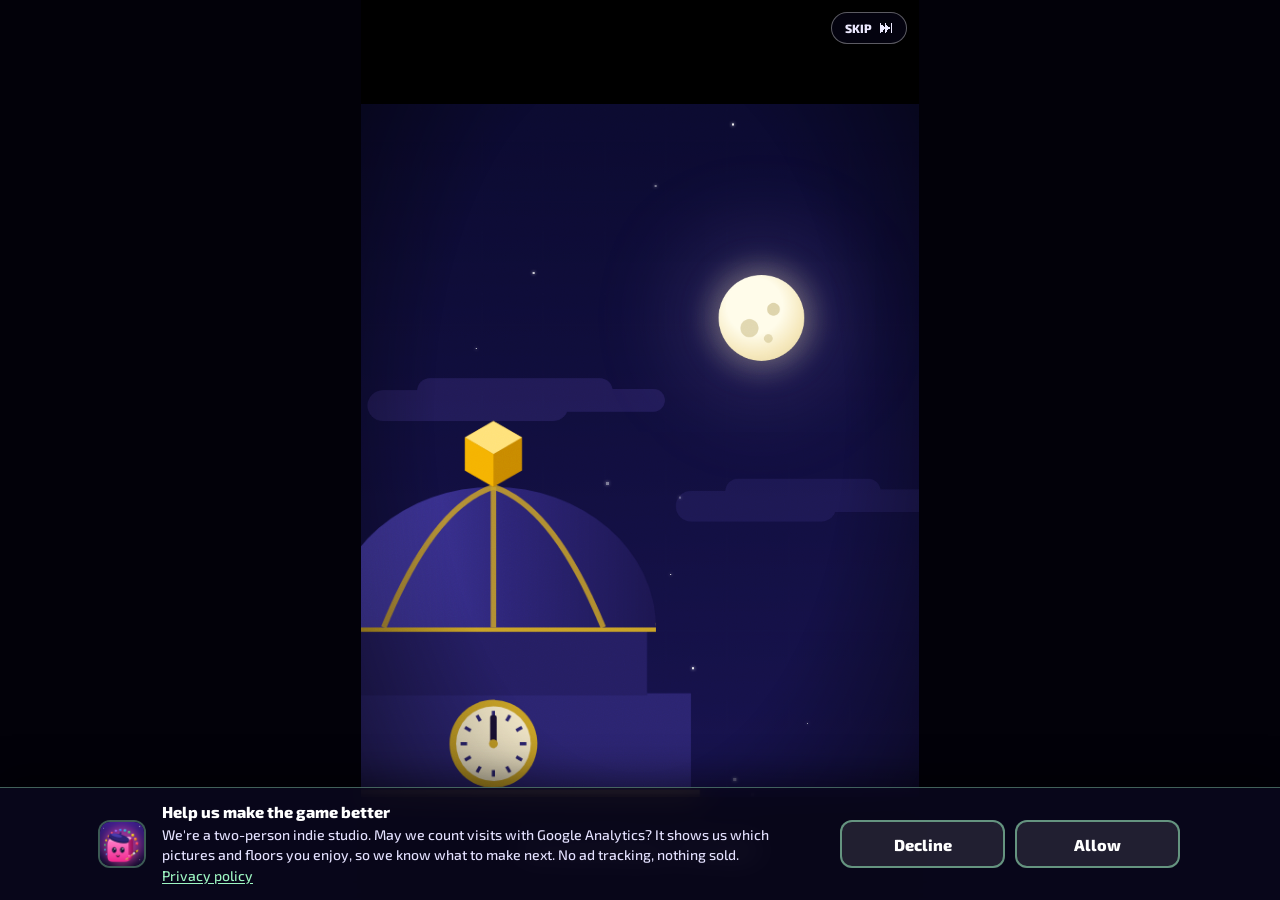
==== commit cc88da8e: "Site and web game from the game at 37e3bfdf" ====
--- a/play/index.html
+++ b/play/index.html
@@ -10,7 +10,7 @@
     <title>CubePix — play in the browser</title>
     <meta name="description" content="CubePix, the cube museum: reveal pixel art layer by layer. The whole museum, free in your browser." />
     <style>html,body{margin:0;background:#07061a;-webkit-tap-highlight-color:transparent;}</style>
-    <script type="module" crossorigin src="./assets/index-CDg9TBmz.js"></script>
+    <script type="module" crossorigin src="./assets/index-BWaC9ciJ.js"></script>
   </head>
   <body>
     <div id="root"></div>
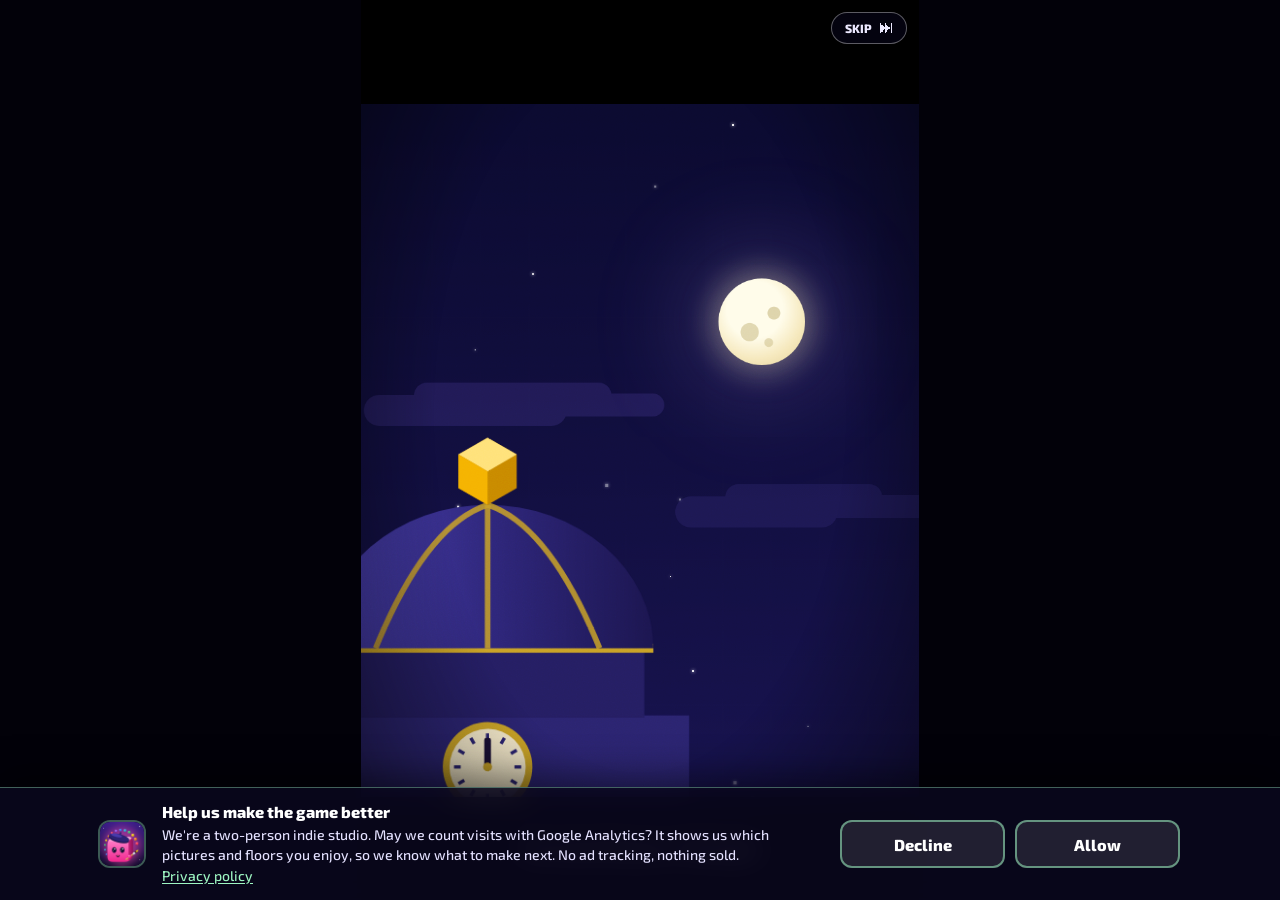
==== commit aaf4cf1b: "Web game: full screen and install (as Orbit Dash v162) — web game from the game at f6c53851 (2.0.0 f" ====
--- a/play/index.html
+++ b/play/index.html
@@ -7,10 +7,22 @@
     <link rel="apple-touch-icon" href="./apple-touch-icon.png" />
     <meta name="viewport" content="width=device-width, initial-scale=1, viewport-fit=cover" />
     <meta name="theme-color" content="#07061a" />
+    <link rel="manifest" href="manifest.webmanifest" />
+    <meta name="mobile-web-app-capable" content="yes" />
+    <meta name="apple-mobile-web-app-capable" content="yes" />
+    <meta name="apple-mobile-web-app-title" content="CubePix" />
+    <meta name="apple-mobile-web-app-status-bar-style" content="black-translucent" />
     <title>CubePix — play in the browser</title>
     <meta name="description" content="CubePix, the cube museum: reveal pixel art layer by layer. The whole museum, free in your browser." />
     <style>html,body{margin:0;background:#07061a;-webkit-tap-highlight-color:transparent;}</style>
-    <script type="module" crossorigin src="./assets/index-BWaC9ciJ.js"></script>
+    <script>/* the web game: install (owner 19.11.2026, as Orbit Dash v162; WEB APP in src/CubePix.jsx). Chrome / Edge give beforeinstallprompt early,
+       before the game: kept for our INSTALL (preventDefault — no browser mini-bar: the game never asks by itself); appinstalled — installed (our
+       button or the browser's own). cp-app — the game opened installed (home screen, Dock): once, at the start */
+    (function(){try{var I=window.__cubepixInstall={bip:null,installed:false},f=function(){try{dispatchEvent(new Event("cubepix-install"))}catch(x){}};
+    addEventListener("beforeinstallprompt",function(e){e.preventDefault();I.bip=e;f()});addEventListener("appinstalled",function(){I.bip=null;I.installed=true;f()});
+    var m=function(q){return matchMedia(q).matches},u=navigator.userAgent,ph=/iPhone|iPad|iPod|Android/.test(u)||(/Macintosh/.test(u)&&navigator.maxTouchPoints>1);
+    if(m("(display-mode: standalone)")||(ph&&m("(display-mode: fullscreen)"))||navigator.standalone)document.documentElement.classList.add("cp-app")}catch(e){}})();</script>
+    <script type="module" crossorigin src="./assets/index-C4EJhn17.js"></script>
   </head>
   <body>
     <div id="root"></div>
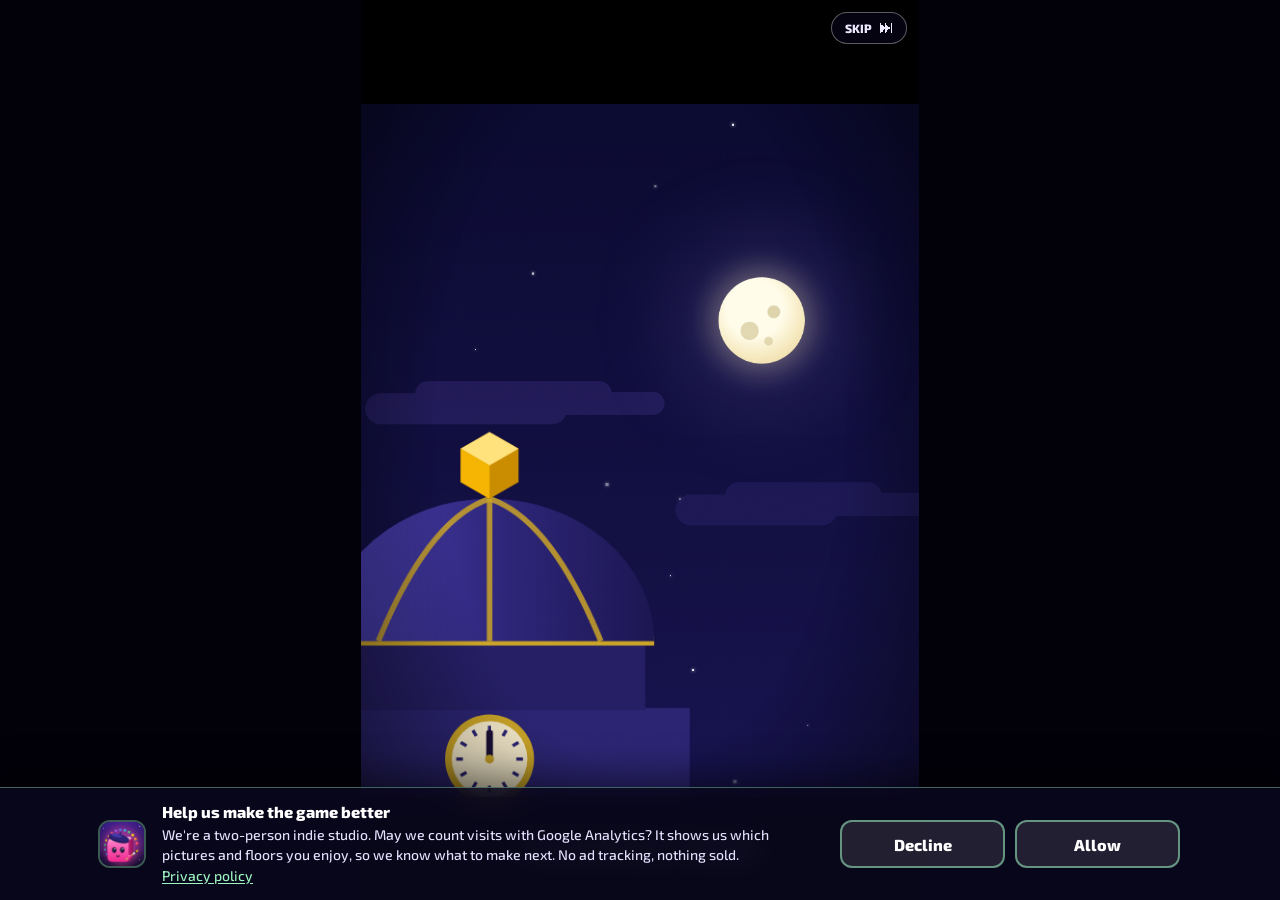
==== commit 2f55b56e: "Web game: the language row on a narrow screen (280 px) — web game from the game at d68c532f (2.0.0 f" ====
--- a/play/index.html
+++ b/play/index.html
@@ -22,7 +22,7 @@
     addEventListener("beforeinstallprompt",function(e){e.preventDefault();I.bip=e;f()});addEventListener("appinstalled",function(){I.bip=null;I.installed=true;f()});
     var m=function(q){return matchMedia(q).matches},u=navigator.userAgent,ph=/iPhone|iPad|iPod|Android/.test(u)||(/Macintosh/.test(u)&&navigator.maxTouchPoints>1);
     if(m("(display-mode: standalone)")||(ph&&m("(display-mode: fullscreen)"))||navigator.standalone)document.documentElement.classList.add("cp-app")}catch(e){}})();</script>
-    <script type="module" crossorigin src="./assets/index-C4EJhn17.js"></script>
+    <script type="module" crossorigin src="./assets/index-BefG9BZT.js"></script>
   </head>
   <body>
     <div id="root"></div>
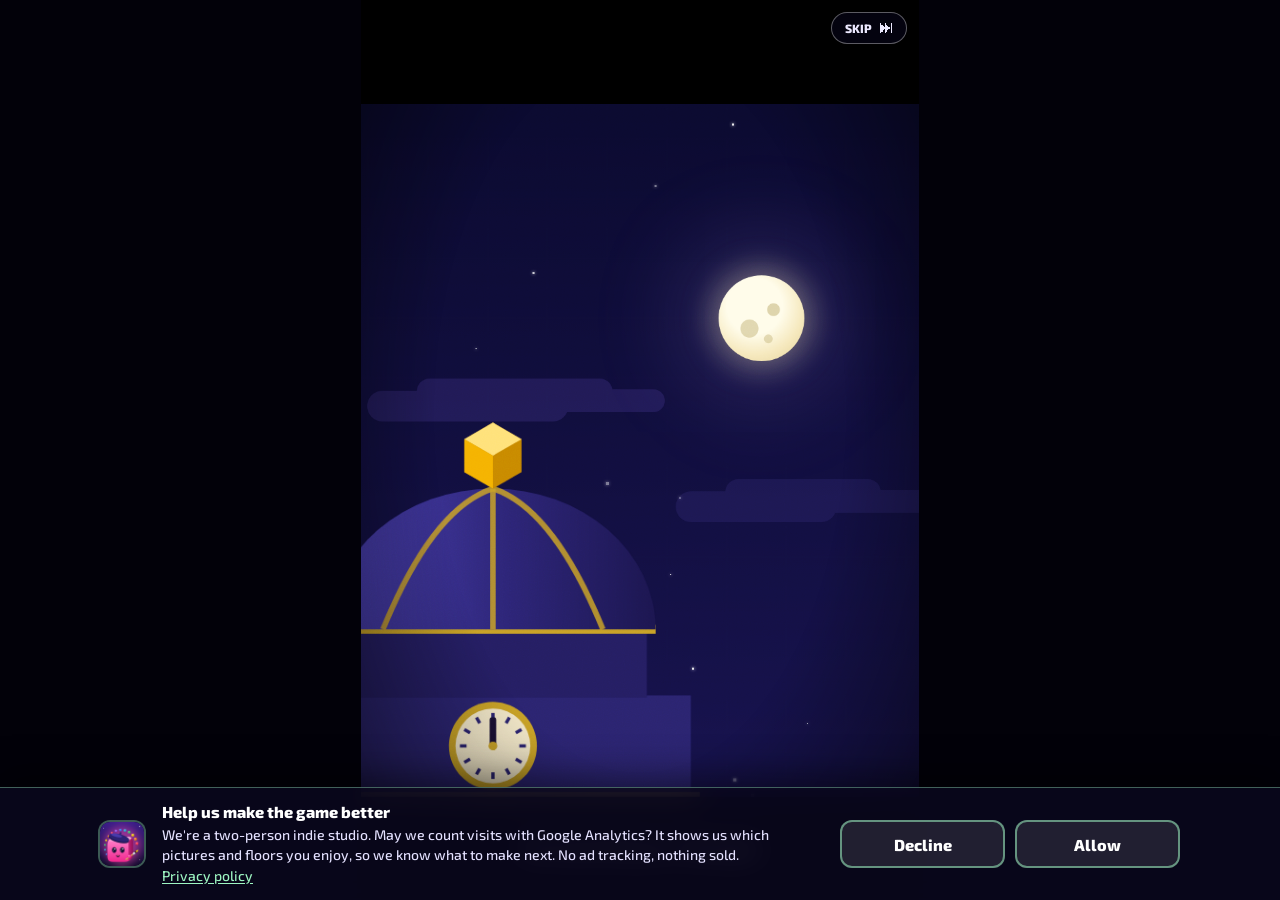
==== commit ad6cc529: "Web game: full screen and install in all 82 languages — web game from the game at 8ebc31be (2.0.0 fr" ====
--- a/play/index.html
+++ b/play/index.html
@@ -22,7 +22,7 @@
     addEventListener("beforeinstallprompt",function(e){e.preventDefault();I.bip=e;f()});addEventListener("appinstalled",function(){I.bip=null;I.installed=true;f()});
     var m=function(q){return matchMedia(q).matches},u=navigator.userAgent,ph=/iPhone|iPad|iPod|Android/.test(u)||(/Macintosh/.test(u)&&navigator.maxTouchPoints>1);
     if(m("(display-mode: standalone)")||(ph&&m("(display-mode: fullscreen)"))||navigator.standalone)document.documentElement.classList.add("cp-app")}catch(e){}})();</script>
-    <script type="module" crossorigin src="./assets/index-BefG9BZT.js"></script>
+    <script type="module" crossorigin src="./assets/index-v0eZeCl_.js"></script>
   </head>
   <body>
     <div id="root"></div>
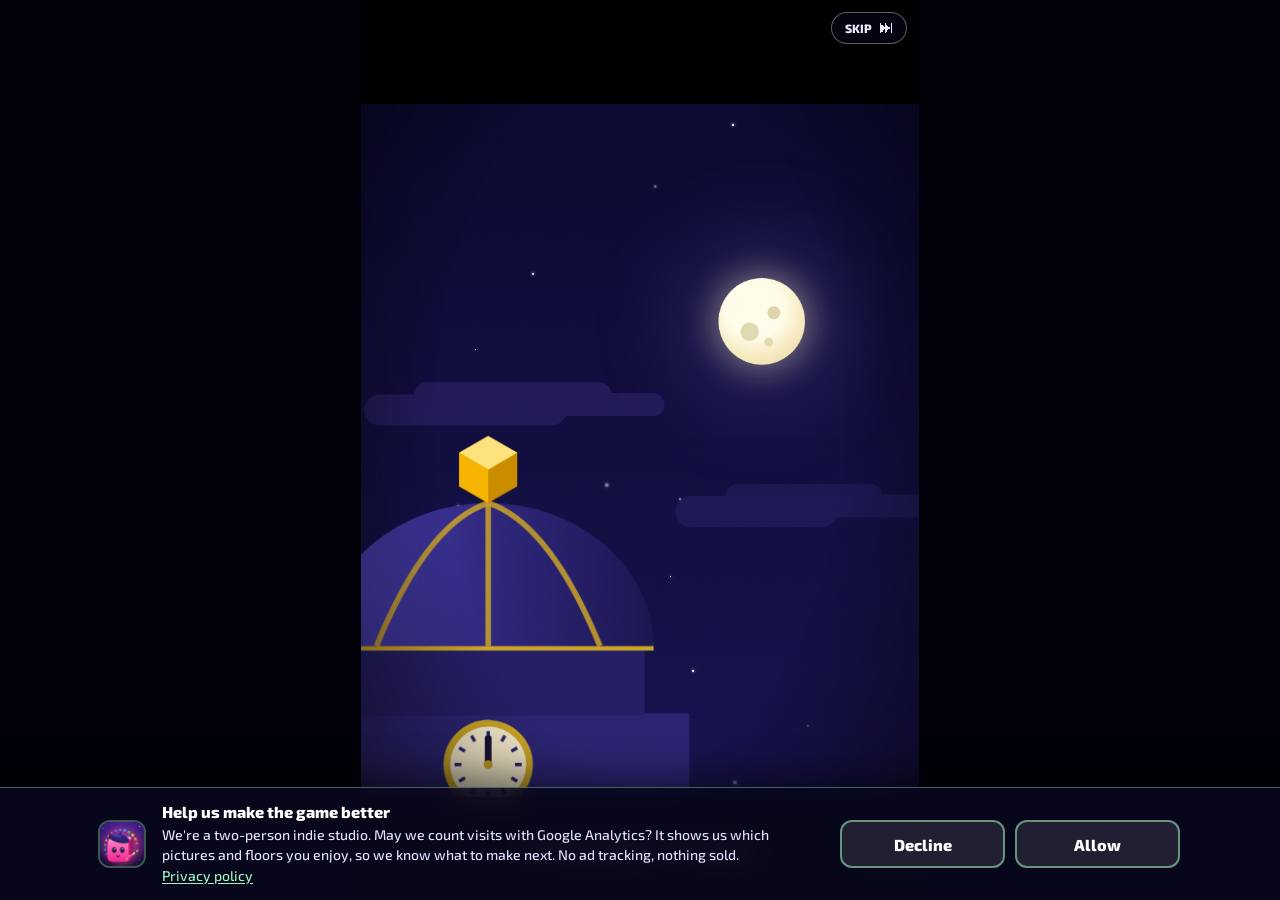
==== commit f70cb0ff: "Site and web game from the game at b9cad9b4" ====
--- a/play/index.html
+++ b/play/index.html
@@ -22,7 +22,7 @@
     addEventListener("beforeinstallprompt",function(e){e.preventDefault();I.bip=e;f()});addEventListener("appinstalled",function(){I.bip=null;I.installed=true;f()});
     var m=function(q){return matchMedia(q).matches},u=navigator.userAgent,ph=/iPhone|iPad|iPod|Android/.test(u)||(/Macintosh/.test(u)&&navigator.maxTouchPoints>1);
     if(m("(display-mode: standalone)")||(ph&&m("(display-mode: fullscreen)"))||navigator.standalone)document.documentElement.classList.add("cp-app")}catch(e){}})();</script>
-    <script type="module" crossorigin src="./assets/index-v0eZeCl_.js"></script>
+    <script type="module" crossorigin src="./assets/index-CdvnyiCJ.js"></script>
   </head>
   <body>
     <div id="root"></div>
